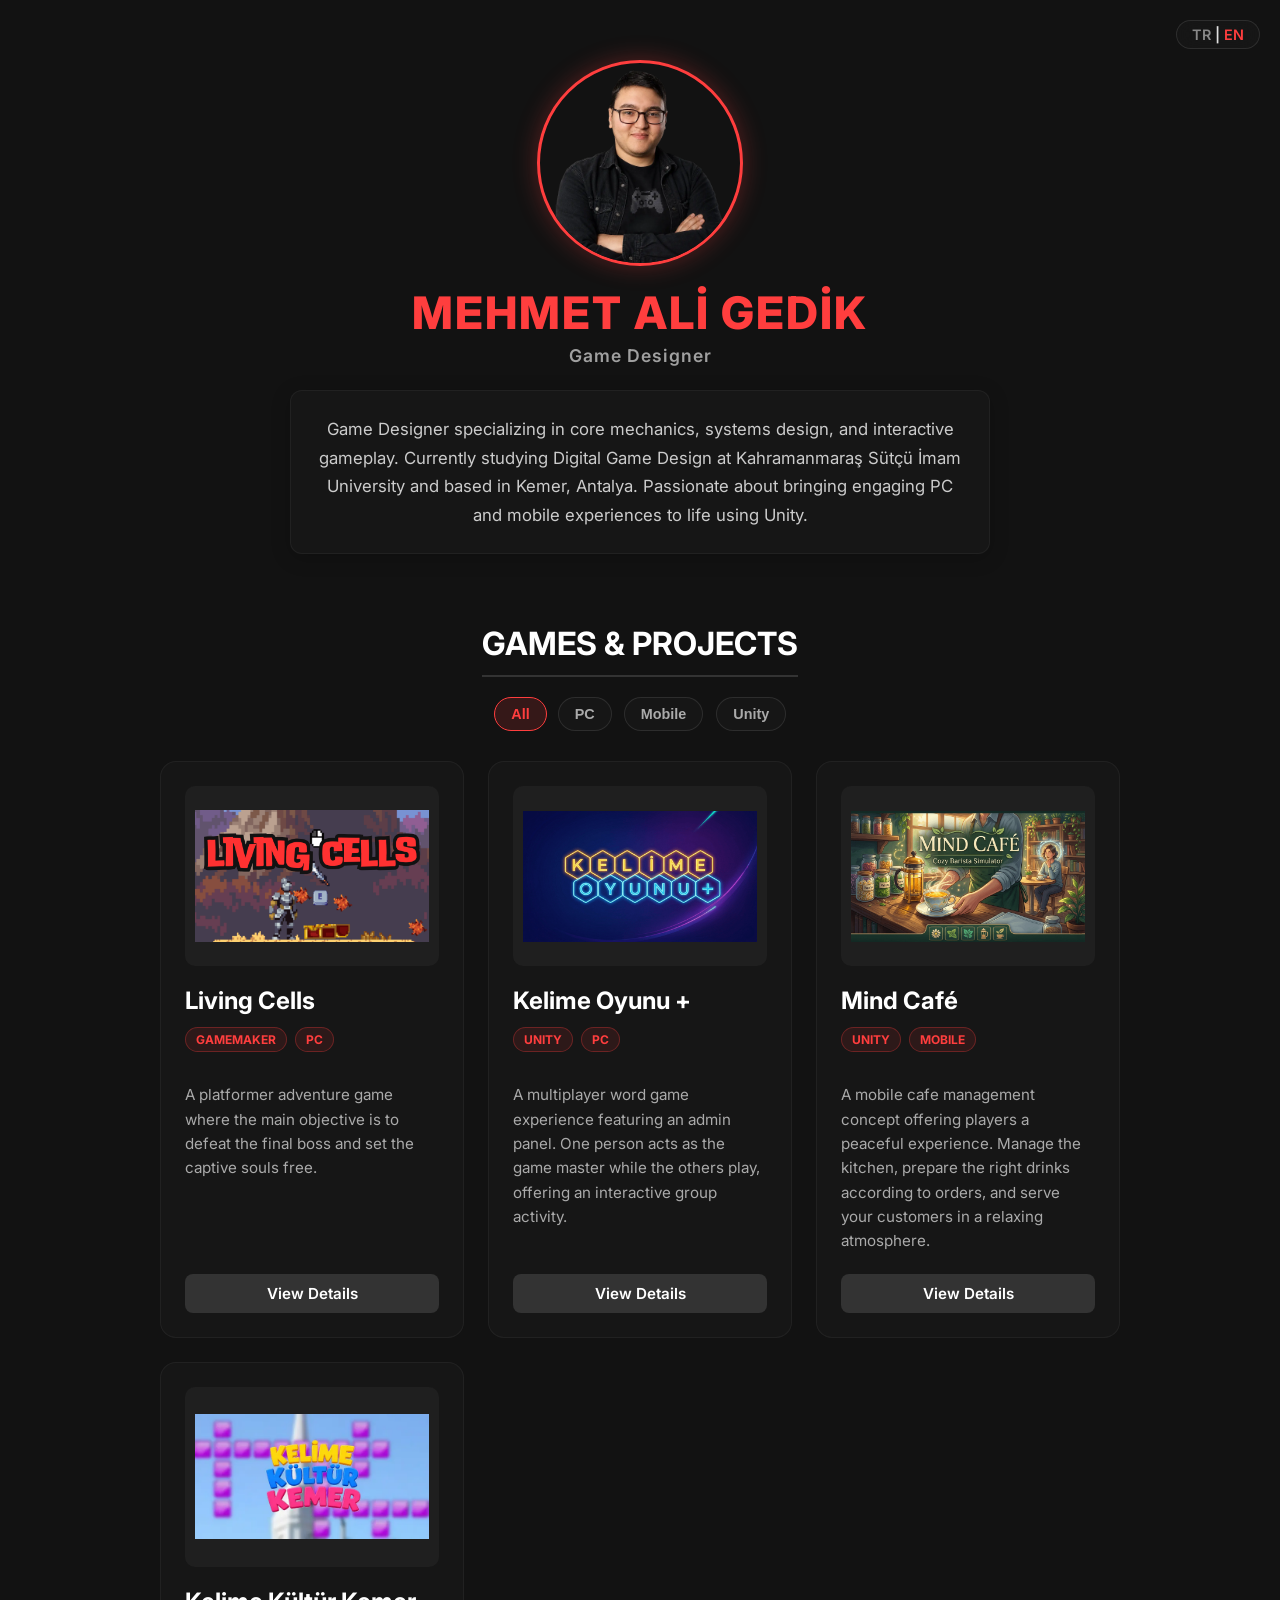
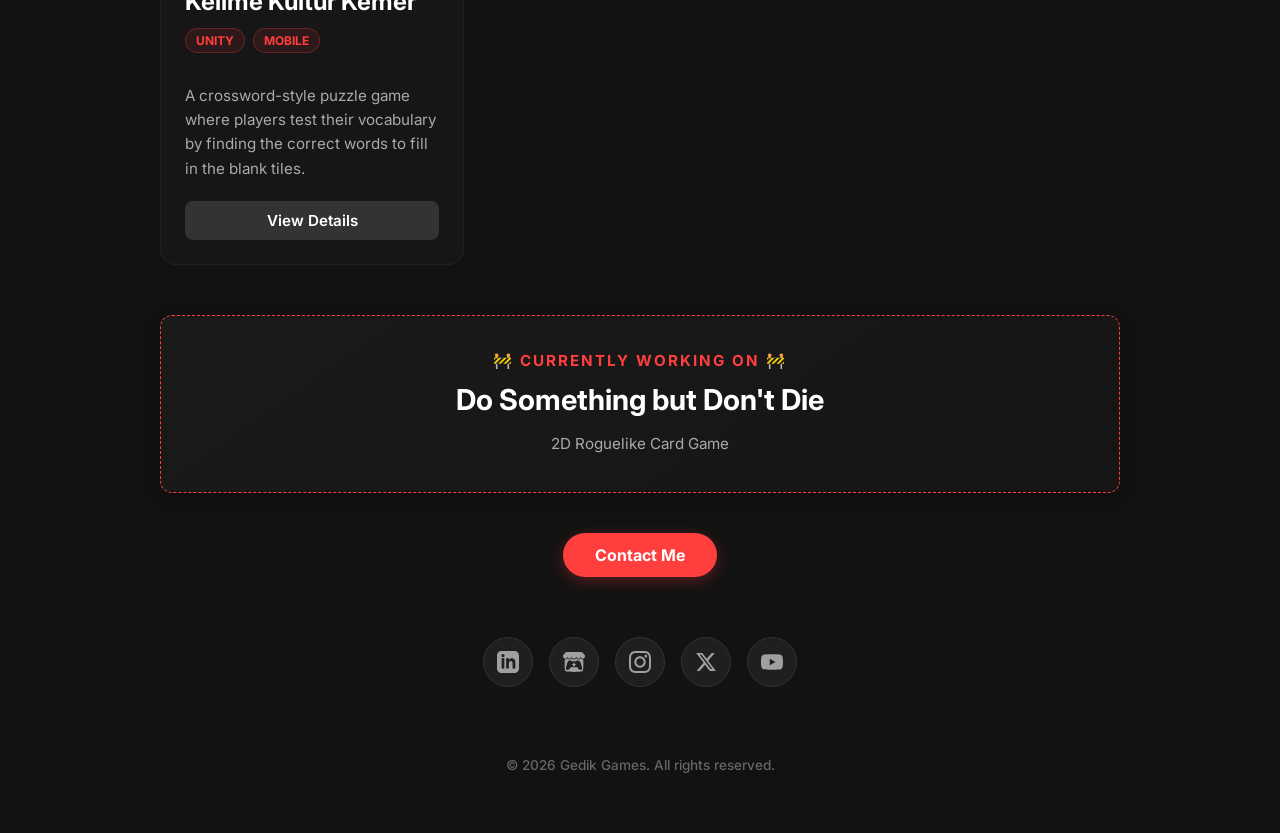
==== index.html @ f0d2f087 "Fix image cropping, button overflow, itch.io logo, and add game template - Updated `.project-img` CS" ====
<!DOCTYPE html>
<html lang="en">
<head>
    <meta charset="UTF-8">
    <meta name="viewport" content="width=device-width, initial-scale=1.0">
    <title>Mehmet Ali Gedik | Game Designer</title>
    <link rel="icon" type="image/png" href="favicon.png">
    <link rel="stylesheet" href="css/style.css">
    <link href="https://fonts.googleapis.com/css2?family=Inter:wght@400;600;700&display=swap" rel="stylesheet">
</head>
<body>

    <div class="lang-switch">
        <a href="#" id="lang-tr">TR</a> | <a href="#" id="lang-en" class="active">EN</a>
    </div>

    <!-- HOME VIEW -->
    <div id="home-view" class="view-section active">
        <div class="container">

            <!-- PROFIL FOTOĞRAFI ALANI -->
            <div class="profile-container">
                <img src="1cepete1.webp" alt="Mehmet Ali Gedik" class="profile-img">
            </div>

            <h1>MEHMET ALİ GEDİK</h1>
            <div class="subtitle" data-i18n="subtitle">Game Designer</div>

            <!-- KİŞİSEL BİLGİLER / HAKKINDA -->
            <div class="bio-card">
                <p class="bio-text" data-i18n="bioText">
                    Game Designer specializing in core mechanics, systems design, and interactive gameplay. Currently studying Digital Game Design at Kahramanmaraş Sütçü İmam University and based in Kemer, Antalya. Passionate about bringing engaging PC and mobile experiences to life using Unity.
                </p>
            </div>

            <h2 class="section-title" data-i18n="gamesTitle">GAMES & PROJECTS</h2>

            <!-- FILTER BAR -->
            <div class="filter-bar">
                <button class="filter-btn active" data-filter="all" data-i18n="filterAll">All</button>
                <button class="filter-btn" data-filter="PC" data-i18n="filterPC">PC</button>
                <button class="filter-btn" data-filter="Mobile" data-i18n="filterMobile">Mobile</button>
                <button class="filter-btn" data-filter="Unity" data-i18n="filterUnity">Unity</button>
            </div>

            <!-- DYNAMIC PROJECTS GRID -->
            <div id="projects-container" class="projects-grid">
                <!-- Project cards will be injected here via JS -->
            </div>

            <!-- CURRENTLY WORKING ON -->
            <div class="wip-card">
                <div class="wip-label" data-i18n="wipLabel">🚧 Currently Working On 🚧</div>
                <h3 class="wip-title">Do Something but Don't Die</h3>
                <p class="project-desc" style="margin-bottom:0;" data-i18n="wipDesc">2D Roguelike Card Game</p>
            </div>

            <!-- İLETİŞİM BUTONU -->
            <div id="contactBtn" class="btn" onclick="revealEmail()" data-i18n="contactBtn">Contact Me</div>

            <div class="social-links">

                <a href="https://www.linkedin.com/in/mehmet-ali-gedik-4412b135b/" target="_blank" class="social-btn" title="LinkedIn">
                    <svg viewBox="0 0 24 24"><path d="M19 0h-14c-2.761 0-5 2.239-5 5v14c0 2.761 2.239 5 5 5h14c2.762 0 5-2.239 5-5v-14c0-2.761-2.238-5-5-5zm-11 19h-3v-11h3v11zm-1.5-12.268c-.966 0-1.75-.79-1.75-1.764s.784-1.764 1.75-1.764 1.75.79 1.75 1.764-.783 1.764-1.75 1.764zm13.5 12.268h-3v-5.604c0-3.368-4-3.113-4 0v5.604h-3v-11h3v1.765c1.396-2.586 7-2.777 7 2.476v6.759z"/></svg>
                </a>

                <a href="https://gedikmemoli.itch.io" target="_blank" class="social-btn" title="Itch.io">
                    <svg viewBox="0 0 24 24" xmlns="http://www.w3.org/2000/svg"><title>Itch.io</title><path d="M3.13 1.338C2.08 1.96.02 4.328 0 4.95v1.03c0 1.303 1.22 2.45 2.325 2.45 1.33 0 2.436-1.102 2.436-2.41 0 1.308 1.07 2.41 2.4 2.41 1.328 0 2.362-1.102 2.362-2.41 0 1.308 1.137 2.41 2.466 2.41h.024c1.33 0 2.466-1.102 2.466-2.41 0 1.308 1.034 2.41 2.363 2.41 1.33 0 2.4-1.102 2.4-2.41 0 1.308 1.106 2.41 2.435 2.41C22.78 8.43 24 7.282 24 5.98V4.95c-.02-.62-2.082-2.99-3.13-3.612-3.253-.114-5.508-.134-8.87-.133-3.362 0-7.945.053-8.87.133zm6.376 6.477a2.74 2.74 0 0 1-.468.602c-.5.49-1.19.795-1.947.795a2.786 2.786 0 0 1-1.95-.795c-.182-.178-.32-.37-.446-.59-.127.222-.303.412-.486.59a2.788 2.788 0 0 1-1.95.795c-.092 0-.187-.025-.264-.052-.107 1.113-.152 2.176-.168 2.95v.005l-.006 1.167c.02 2.334-.23 7.564 1.03 8.85 1.952.454 5.545.662 9.15.663 3.605 0 7.198-.21 9.15-.664 1.26-1.284 1.01-6.514 1.03-8.848l-.006-1.167v-.004c-.016-.775-.06-1.838-.168-2.95-.077.026-.172.052-.263.052a2.788 2.788 0 0 1-1.95-.795c-.184-.178-.36-.368-.486-.59-.127.22-.265.412-.447.59a2.786 2.786 0 0 1-1.95.794c-.76 0-1.446-.303-1.948-.793a2.74 2.74 0 0 1-.468-.602 2.738 2.738 0 0 1-.463.602 2.787 2.787 0 0 1-1.95.794h-.16a2.787 2.787 0 0 1-1.95-.793 2.738 2.738 0 0 1-.464-.602zm-2.004 2.59v.002c.795.002 1.5 0 2.373.953.687-.072 1.406-.108 2.125-.107.72 0 1.438.035 2.125.107.873-.953 1.578-.95 2.372-.953.376 0 1.876 0 2.92 2.934l1.123 4.028c.832 2.995-.266 3.068-1.636 3.07-2.03-.075-3.156-1.55-3.156-3.025-1.124.184-2.436.276-3.748.277-1.312 0-2.624-.093-3.748-.277 0 1.475-1.125 2.95-3.156 3.026-1.37-.004-2.468-.077-1.636-3.072l1.122-4.027c1.045-2.934 2.545-2.934 2.92-2.934zM12 12.714c-.002.002-2.14 1.964-2.523 2.662l1.4-.056v1.22c0 .056.56.033 1.123.007.562.026 1.124.05 1.124-.008v-1.22l1.4.055C14.138 14.677 12 12.713 12 12.713z"/></svg>
                </a>

                <a href="https://www.instagram.com/gedikmemoli" target="_blank" class="social-btn" title="Instagram">
                    <svg viewBox="0 0 24 24"><path d="M12 2.163c3.204 0 3.584.012 4.85.07 3.252.148 4.771 1.691 4.919 4.919.058 1.265.069 1.645.069 4.849 0 3.205-.012 3.584-.069 4.849-.149 3.225-1.664 4.771-4.919 4.919-1.266.058-1.644.07-4.85.07-3.204 0-3.584-.012-4.849-.07-3.26-.149-4.771-1.699-4.919-4.92-.058-1.265-.07-1.644-.07-4.849 0-3.204.013-3.583.07-4.849.149-3.227 1.664-4.771 4.919-4.919 1.266-.057 1.645-.069 4.849-.069zm0-2.163c-3.259 0-3.667.014-4.947.072-4.358.2-6.78 2.618-6.98 6.98-.059 1.281-.073 1.689-.073 4.948 0 3.259.014 3.668.072 4.948.2 4.358 2.618 6.78 6.98 6.98 1.281.058 1.689.072 4.948.072 3.259 0 3.668-.014 4.948-.072 4.354-.2 6.782-2.618 6.979-6.98.059-1.28.073-1.689.073-4.948 0-3.259-.014-3.667-.072-4.947-.196-4.354-2.617-6.78-6.979-6.98-1.281-.059-1.69-.073-4.949-.073zm0 5.838c-3.403 0-6.162 2.759-6.162 6.162s2.759 6.163 6.162 6.163 6.162-2.759 6.162-6.163c0-3.403-2.759-6.162-6.162-6.162zm0 10.162c-2.209 0-4-1.79-4-4 0-2.209 1.791-4 4-4s4 1.791 4 4c0 2.21-1.791 4-4 4zm6.406-11.845c-.796 0-1.441.645-1.441 1.44s.645 1.44 1.441 1.44c.795 0 1.439-.645 1.439-1.44s-.644-1.44-1.439-1.44z"/></svg>
                </a>

                <a href="https://x.com/gedikmemoli" target="_blank" class="social-btn" title="X (Twitter)">
                    <svg viewBox="0 0 24 24"><path d="M18.244 2.25h3.308l-7.227 8.26 8.502 11.24H16.17l-5.214-6.817L4.99 21.75H1.68l7.73-8.835L1.254 2.25H8.08l4.713 6.231zm-1.161 17.52h1.833L7.084 4.126H5.117z"/></svg>
                </a>

                <a href="https://www.youtube.com/@gedikmemoli" target="_blank" class="social-btn" title="YouTube">
                    <svg viewBox="0 0 24 24"><path d="M23.498 6.186a3.016 3.016 0 0 0-2.122-2.136C19.505 3.545 12 3.545 12 3.545s-7.505 0-9.377.505A3.017 3.017 0 0 0 .502 6.186C0 8.07 0 12 0 12s0 3.93.502 5.814a3.016 3.016 0 0 0 2.122 2.136c1.871.505 9.376.505 9.376.505s7.505 0 9.377-.505a3.015 3.015 0 0 0 2.122-2.136C24 15.93 24 12 24 12s0-3.93-.502-5.814zM9.545 15.568V8.432L15.818 12l-6.273 3.568z"/></svg>
                </a>

            </div>

            <div class="footer" data-i18n="footerText">
                &copy; 2026 Gedik Games. All rights reserved.
            </div>
        </div>
    </div>

    <!-- PROJECT DETAIL VIEW -->
    <div id="project-view" class="view-section">
        <div class="container project-detail-container">
            <button id="backBtn" class="back-btn"><span class="arrow">←</span> <span data-i18n="backBtnText">Back to Portfolio</span></button>

            <div class="detail-layout">
                <!-- Left Column: Gallery & Breakdown -->
                <div class="detail-left">
                    <h2 id="pd-title" class="pd-title">Project Title</h2>

                    <!-- Media Gallery -->
                    <div class="media-gallery">
                        <div class="main-stage" id="main-stage">
                            <!-- Injected main media -->
                        </div>
                        <div class="thumbnail-strip" id="thumbnail-strip">
                            <!-- Injected thumbnails -->
                        </div>
                    </div>

                    <!-- Design Breakdown (Bento Grid) -->
                    <h3 class="breakdown-title" data-i18n="breakdownTitle">Game Design Breakdown</h3>
                    <div class="bento-grid" id="bento-grid">
                        <!-- Injected breakdown cards -->
                    </div>
                </div>

                <!-- Right Column: Sticky Info Card -->
                <div class="detail-right">
                    <div class="info-card">
                        <h3 class="info-title" data-i18n="gameInfoTitle">Game Info</h3>
                        <p id="pd-overview" class="info-overview">Overview text here...</p>

                        <div class="info-list">
                            <div class="info-item">
                                <span class="info-label" data-i18n="roleLabel">Role:</span>
                                <span id="pd-role" class="info-value">Game Designer</span>
                            </div>
                            <div class="info-item">
                                <span class="info-label" data-i18n="engineLabel">Engine:</span>
                                <span id="pd-engine" class="info-value">Unity</span>
                            </div>
                            <div class="info-item">
                                <span class="info-label" data-i18n="platformLabel">Platform:</span>
                                <span id="pd-platform" class="info-value">Mobile</span>
                            </div>
                            <div class="info-item">
                                <span class="info-label" data-i18n="genreLabel">Genre:</span>
                                <span id="pd-genre" class="info-value">Puzzle</span>
                            </div>
                        </div>

                        <a id="pd-external-link" href="#" class="btn cta-btn" target="_blank" data-i18n="playGameBtn">Play Game / View External</a>
                    </div>
                </div>
            </div>
        </div>
    </div>

    <!-- LIGHTBOX MODAL -->
    <div id="lightbox" class="lightbox">
        <span class="lightbox-close">&times;</span>
        <img class="lightbox-content" id="lightbox-img">
    </div>

    <script src="js/app.js"></script>
</body>
</html>
---- css/style.css ----
body {
    background-color: #121212;
    color: #e0e0e0;
    font-family: 'Inter', -apple-system, BlinkMacSystemFont, "Segoe UI", Roboto, Helvetica, Arial, sans-serif;
    margin: 0;
    padding: 40px 0;
    display: flex;
    flex-direction: column;
    align-items: center;
    text-align: center;
    position: relative;
    -webkit-font-smoothing: antialiased;
    overflow-x: hidden;
}

.container {
    max-width: 1000px; /* Widened slightly for the detail view */
    padding: 20px;
    width: 100%;
    box-sizing: border-box;
}

/* --- VIEW SECTIONS (SPA Routing) --- */
.view-section {
    display: none;
}
.view-section.active {
    display: block;
    animation: fadeSlideIn 0.5s cubic-bezier(0.25, 0.8, 0.25, 1) forwards;
}

@keyframes fadeSlideIn {
    0% {
        opacity: 0;
        transform: translateY(20px);
    }
    100% {
        opacity: 1;
        transform: translateY(0);
    }
}

/* --- LANGUAGE SWITCH --- */
.lang-switch {
    position: absolute;
    top: 20px;
    right: 20px;
    background: rgba(26, 26, 26, 0.6);
    backdrop-filter: blur(12px);
    border: 1px solid rgba(255, 255, 255, 0.1);
    border-radius: 20px;
    padding: 5px 15px;
    font-size: 0.9rem;
    font-weight: 600;
    z-index: 100;
}

.lang-switch a {
    color: #888;
    text-decoration: none;
    transition: color 0.3s;
}

.lang-switch a.active {
    color: #ff3e3e;
}

.lang-switch a:hover {
    color: #fff;
}

/* --- PROFILE PICTURE --- */
.profile-container {
    width: 200px;
    height: 200px;
    margin: 0 auto 20px auto;
    border-radius: 50%;
    border: 3px solid #ff3e3e;
    box-shadow: 0 0 25px rgba(255, 62, 62, 0.3);
    overflow: hidden;
    transition: transform 0.4s ease, box-shadow 0.4s ease;
}

.profile-img {
    width: 100%;
    height: 100%;
    object-fit: cover;
    transition: transform 0.4s ease;
}

.profile-container:hover {
    transform: translateY(-5px);
    box-shadow: 0 10px 30px rgba(255, 62, 62, 0.5);
}

.profile-container:hover .profile-img {
    transform: scale(1.05);
}

h1 {
    font-size: 2.8rem;
    margin-bottom: 5px;
    color: #ff3e3e;
    text-transform: uppercase;
    letter-spacing: 2px;
    margin-top: 10px;
    font-weight: 800;
}

.subtitle {
    font-size: 1.1rem;
    color: #a0a0a0;
    margin-bottom: 24px;
    font-weight: 600;
    letter-spacing: 1px;
}

/* --- BIO CARD --- */
.bio-card {
    background: rgba(26, 26, 26, 0.6);
    backdrop-filter: blur(12px);
    border: 1px solid rgba(255, 255, 255, 0.05);
    border-radius: 12px;
    padding: 24px;
    margin: 0 auto 40px auto;
    max-width: 650px;
    text-align: center;
    box-shadow: 0 4px 20px rgba(0,0,0,0.2);
}

.bio-text {
    font-size: 1.05rem;
    color: #cccccc;
    line-height: 1.7;
    margin: 0;
}

/* --- BUTTONS --- */
.btn {
    display: inline-flex;
    align-items: center;
    justify-content: center;
    margin-top: 40px;
    padding: 12px 32px;
    background-color: #ff3e3e;
    color: white;
    font-weight: 700;
    border-radius: 30px;
    cursor: pointer;
    transition: all 0.3s cubic-bezier(0.25, 0.8, 0.25, 1);
    white-space: nowrap;
    overflow: hidden;
    box-shadow: 0 4px 15px rgba(255, 62, 62, 0.3);
}

.btn:hover {
    transform: translateY(-3px);
    background-color: #e62e2e;
    box-shadow: 0 6px 20px rgba(255, 62, 62, 0.4);
}

.btn.expanded {
    background-color: #1f1f1f;
    border: 1px solid #ff3e3e;
    padding: 0;
    box-shadow: none;
}

.btn.expanded a {
    display: block;
    padding: 12px 40px;
    color: #ff3e3e;
    text-decoration: none;
    cursor: pointer;
}

.btn.expanded a:hover {
    color: #fff;
}

/* --- GAMES & PROJECTS FILTER BAR --- */
.section-title {
    margin-top: 30px;
    margin-bottom: 20px;
    font-size: 2rem;
    color: #fff;
    border-bottom: 2px solid #333;
    padding-bottom: 12px;
    display: inline-block;
    font-weight: 700;
}

.filter-bar {
    display: flex;
    justify-content: center;
    gap: 12px;
    margin-bottom: 30px;
    flex-wrap: wrap;
}

.filter-btn {
    background: rgba(26, 26, 26, 0.6);
    backdrop-filter: blur(12px);
    border: 1px solid rgba(255, 255, 255, 0.1);
    color: #aaa;
    padding: 8px 16px;
    border-radius: 20px;
    cursor: pointer;
    font-weight: 600;
    font-size: 0.9rem;
    transition: all 0.3s ease;
}

.filter-btn:hover {
    color: #fff;
    border-color: rgba(255, 62, 62, 0.5);
}

.filter-btn.active {
    background: rgba(255, 62, 62, 0.15);
    color: #ff3e3e;
    border-color: #ff3e3e;
}

.projects-grid {
    display: grid;
    grid-template-columns: repeat(auto-fit, minmax(300px, 1fr));
    gap: 24px;
    margin-top: 10px;
}

/* Project Card Glassmorphism */
.project-card {
    background: rgba(26, 26, 26, 0.6);
    backdrop-filter: blur(12px);
    border: 1px solid rgba(255, 255, 255, 0.05);
    border-radius: 16px;
    padding: 24px;
    text-align: left;
    transition: transform 0.4s ease, border-color 0.4s ease, box-shadow 0.4s ease;
    display: flex;
    flex-direction: column;
    overflow: hidden;
}

.project-card:hover {
    transform: translateY(-8px);
    border-color: rgba(255, 62, 62, 0.5);
    box-shadow: 0 10px 30px rgba(0, 0, 0, 0.5), 0 0 15px rgba(255, 62, 62, 0.1);
}

.project-img {
    width: 100%;
    height: 180px;
    background-color: #1f1f1f;
    border-radius: 10px;
    margin-bottom: 20px;
    object-fit: contain;
    padding: 10px;
    box-sizing: border-box;
    display: flex;
    align-items: center;
    justify-content: center;
    color: #555;
    transition: transform 0.4s ease;
}

.project-card:hover .project-img {
    transform: scale(1.03);
}

.project-title {
    font-size: 1.5rem;
    color: #fff;
    margin: 0 0 12px 0;
    font-weight: 700;
}

.project-tags {
    display: flex;
    gap: 8px;
    margin-bottom: 16px;
    flex-wrap: wrap;
}

.tag {
    background-color: rgba(255, 62, 62, 0.1);
    color: #ff3e3e;
    padding: 4px 10px;
    border-radius: 20px;
    font-size: 0.75rem;
    font-weight: 700;
    text-transform: uppercase;
    border: 1px solid rgba(255, 62, 62, 0.3);
    transition: box-shadow 0.3s ease;
}

.project-card:hover .tag {
    box-shadow: 0 0 10px rgba(255, 62, 62, 0.3);
}

.project-desc {
    font-size: 0.95rem;
    color: #aaa;
    margin-bottom: 20px;
    line-height: 1.6;
    flex-grow: 1;
}

.play-btn {
    display: inline-block;
    padding: 10px 20px;
    background-color: #333;
    color: white;
    text-decoration: none;
    border-radius: 8px;
    font-size: 0.95rem;
    font-weight: 600;
    transition: background 0.3s, transform 0.2s;
    text-align: center;
}

.play-btn:hover {
    background-color: #ff3e3e;
    transform: translateY(-2px);
}

/* --- PROJECT DETAIL VIEW --- */
.project-detail-container {
    text-align: left;
}

.back-btn {
    background: none;
    border: none;
    color: #aaa;
    font-size: 1rem;
    font-weight: 600;
    cursor: pointer;
    margin-bottom: 30px;
    display: flex;
    align-items: center;
    gap: 8px;
    transition: color 0.3s ease, transform 0.3s ease;
}

.back-btn:hover {
    color: #ff3e3e;
    transform: translateX(-5px);
}

.detail-layout {
    display: grid;
    grid-template-columns: 2fr 1fr;
    gap: 40px;
}

.detail-left {
    display: flex;
    flex-direction: column;
}

.pd-title {
    font-size: 2.5rem;
    color: #fff;
    margin-top: 0;
    margin-bottom: 20px;
}

/* Media Gallery */
.media-gallery {
    background: rgba(26, 26, 26, 0.6);
    backdrop-filter: blur(12px);
    border: 1px solid rgba(255, 255, 255, 0.05);
    border-radius: 16px;
    padding: 16px;
    margin-bottom: 40px;
}

.main-stage {
    width: 100%;
    aspect-ratio: 16 / 9;
    background: #000;
    border-radius: 8px;
    overflow: hidden;
    margin-bottom: 16px;
    display: flex;
    justify-content: center;
    align-items: center;
}

.main-stage img {
    width: 100%;
    height: 100%;
    object-fit: cover;
    transition: transform 0.3s ease;
}

.main-stage img:hover {
    transform: scale(1.02);
}

.main-stage iframe {
    width: 100%;
    height: 100%;
}

.thumbnail-strip {
    display: flex;
    gap: 12px;
    overflow-x: auto;
    padding-bottom: 8px;
    scrollbar-width: thin;
    scrollbar-color: #ff3e3e #1a1a1a;
}

.thumbnail-strip::-webkit-scrollbar {
    height: 6px;
}
.thumbnail-strip::-webkit-scrollbar-thumb {
    background: #ff3e3e;
    border-radius: 10px;
}
.thumbnail-strip::-webkit-scrollbar-track {
    background: #1a1a1a;
}

.thumbnail {
    width: 120px;
    height: 68px;
    flex-shrink: 0;
    border-radius: 6px;
    overflow: hidden;
    cursor: pointer;
    border: 2px solid transparent;
    transition: border-color 0.3s ease, transform 0.2s ease;
    display: flex;
    align-items: center;
    justify-content: center;
}

.thumbnail:hover {
    border-color: #ff3e3e;
    transform: translateY(-2px);
}

.thumbnail img {
    width: 100%;
    height: 100%;
    object-fit: cover;
}

.video-thumb-icon {
    font-size: 24px;
    color: white;
}

/* Bento Grid */
.breakdown-title {
    font-size: 1.5rem;
    color: #ff3e3e;
    margin-bottom: 20px;
    border-bottom: 1px solid #333;
    padding-bottom: 10px;
}

.bento-grid {
    display: grid;
    grid-template-columns: repeat(auto-fit, minmax(200px, 1fr));
    gap: 16px;
}

.bento-card {
    background: rgba(26, 26, 26, 0.4);
    backdrop-filter: blur(12px);
    border: 1px solid rgba(255, 255, 255, 0.05);
    border-radius: 12px;
    padding: 20px;
    transition: transform 0.3s ease;
}

.bento-card:hover {
    transform: translateY(-5px);
    border-color: rgba(255, 62, 62, 0.3);
}

.bento-icon {
    font-size: 2rem;
    margin-bottom: 12px;
}

.bento-title {
    color: #fff;
    font-size: 1.1rem;
    margin: 0 0 8px 0;
}

.bento-desc {
    color: #aaa;
    font-size: 0.9rem;
    line-height: 1.5;
    margin: 0;
}

/* Right Column Info Card */
.info-card {
    background: rgba(26, 26, 26, 0.6);
    backdrop-filter: blur(12px);
    border: 1px solid rgba(255, 255, 255, 0.05);
    border-radius: 16px;
    padding: 30px;
    position: sticky;
    top: 20px;
}

.info-title {
    font-size: 1.3rem;
    color: #fff;
    margin-top: 0;
    margin-bottom: 16px;
}

.info-overview {
    color: #ccc;
    font-size: 0.95rem;
    line-height: 1.6;
    margin-bottom: 24px;
}

.info-list {
    display: flex;
    flex-direction: column;
    gap: 12px;
    margin-bottom: 30px;
}

.info-item {
    display: flex;
    justify-content: space-between;
    border-bottom: 1px solid rgba(255,255,255,0.1);
    padding-bottom: 8px;
}

.info-label {
    color: #888;
    font-weight: 600;
}

.info-value {
    color: #fff;
    font-weight: 600;
    text-align: right;
}

.cta-btn {
    width: 100%;
    margin-top: 0;
    display: flex;
    box-sizing: border-box;
}

/* --- LIGHTBOX MODAL --- */
.lightbox {
    display: none;
    position: fixed;
    top: 0; left: 0; width: 100%; height: 100%;
    background: rgba(0,0,0,0.9);
    z-index: 1000;
    align-items: center;
    justify-content: center;
    opacity: 0;
    transition: opacity 0.3s ease;
}

.lightbox.active {
    display: flex;
    opacity: 1;
}

.lightbox-content {
    max-width: 90%;
    max-height: 90%;
    border-radius: 8px;
    box-shadow: 0 0 30px rgba(0,0,0,0.8);
}

.lightbox-close {
    position: absolute;
    top: 30px;
    right: 40px;
    color: white;
    font-size: 40px;
    font-weight: bold;
    cursor: pointer;
    transition: color 0.3s ease;
}

.lightbox-close:hover {
    color: #ff3e3e;
}


/* --- WIP CARD --- */
.wip-card {
    background: linear-gradient(145deg, #1a1a1a, #151515);
    border: 1px dashed #ff3e3e;
    border-radius: 12px;
    padding: 35px;
    margin-top: 50px;
    text-align: center;
    box-shadow: 0 4px 20px rgba(0,0,0,0.3);
}

.wip-label {
    color: #ff3e3e;
    font-size: 0.95rem;
    font-weight: 700;
    text-transform: uppercase;
    letter-spacing: 2px;
    margin-bottom: 12px;
}

.wip-title {
    font-size: 1.8rem;
    color: #fff;
    margin: 0 0 10px 0;
    font-weight: 700;
}

/* --- SOCIAL LINKS --- */
.social-links {
    margin-top: 60px;
    display: flex;
    justify-content: center;
    gap: 16px;
    flex-wrap: wrap;
}

.social-btn {
    display: flex;
    align-items: center;
    justify-content: center;
    width: 48px;
    height: 48px;
    background-color: #1f1f1f;
    border: 1px solid #333;
    border-radius: 50%;
    color: #a0a0a0;
    transition: all 0.3s ease;
}

.social-btn svg {
    width: 22px;
    height: 22px;
    fill: currentColor;
}

.social-btn:hover {
    background-color: #ff3e3e;
    color: white;
    border-color: #ff3e3e;
    transform: translateY(-5px);
    box-shadow: 0 6px 15px rgba(255, 62, 62, 0.4);
}

.footer {
    margin-top: 70px;
    font-size: 0.85rem;
    color: #666;
    font-weight: 500;
}

/* Responsive adjustments */
@media (max-width: 768px) {
    body {
        padding: 20px 0;
    }
    .lang-switch {
        position: relative;
        top: 0;
        right: 0;
        margin-bottom: 20px;
        display: inline-block;
    }
    h1 {
        font-size: 2rem;
        padding: 0 10px;
    }
    .subtitle {
        font-size: 1rem;
    }
    .projects-grid {
        grid-template-columns: 1fr;
    }
    .project-card {
        padding: 20px;
    }
    .bio-card {
        padding: 20px;
        margin-bottom: 30px;
    }
    .wip-card {
        padding: 20px;
    }
    .wip-title {
        font-size: 1.4rem;
    }
    .btn.expanded a {
        padding: 12px 20px;
    }

    /* Detail View adjustments */
    .detail-layout {
        grid-template-columns: 1fr;
    }
    .info-card {
        position: relative;
        top: 0;
    }
    .pd-title {
        font-size: 2rem;
    }
    .main-stage {
        border-radius: 6px;
    }
}
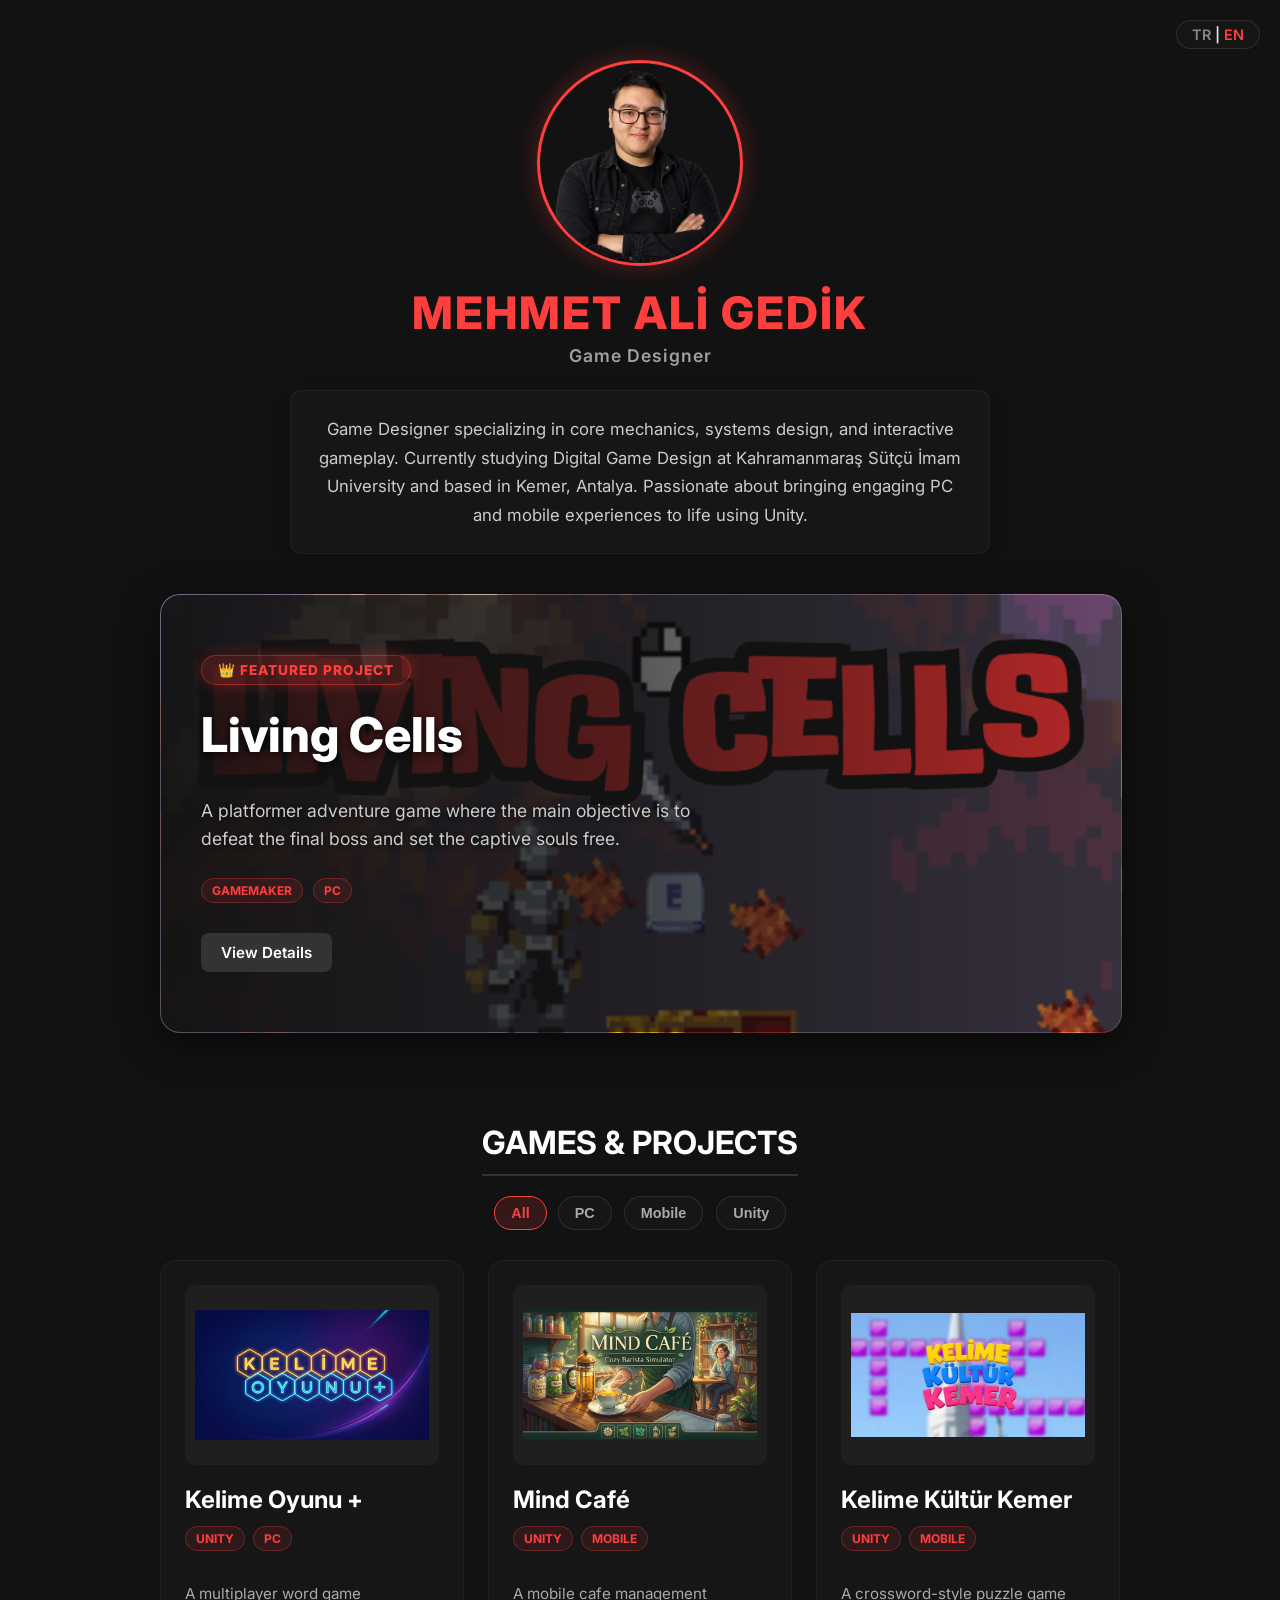
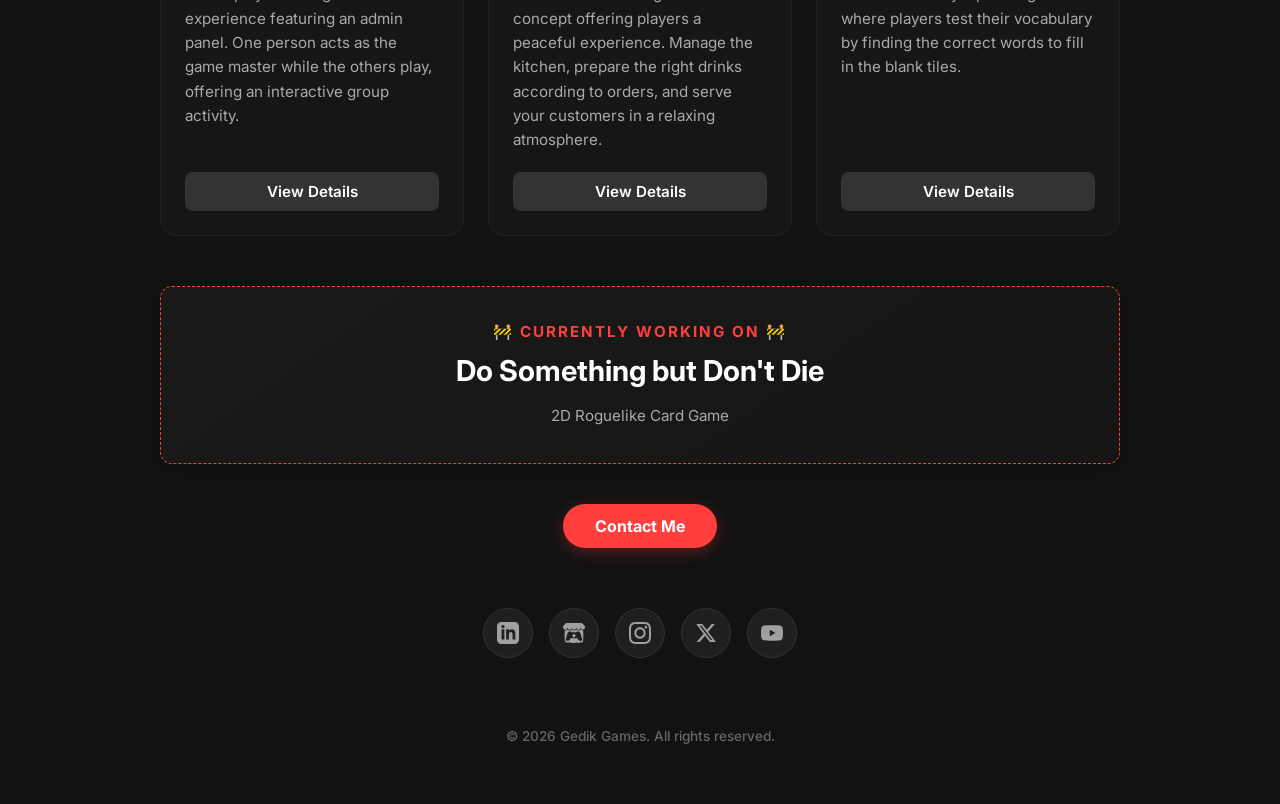
==== commit a4555502: "Add dynamic Hero Showcase for Featured Project - Added `isFeatured: true` to the Living Cells projec" ====
--- a/index.html
+++ b/index.html
@@ -32,6 +32,11 @@
                     Game Designer specializing in core mechanics, systems design, and interactive gameplay. Currently studying Digital Game Design at Kahramanmaraş Sütçü İmam University and based in Kemer, Antalya. Passionate about bringing engaging PC and mobile experiences to life using Unity.
                 </p>
             </div>
+
+        <!-- FEATURED PROJECT SHOWCASE -->
+        <div id="featured-project-container">
+            <!-- Injected via JS -->
+        </div>
 
             <h2 class="section-title" data-i18n="gamesTitle">GAMES & PROJECTS</h2>
 
--- a/css/style.css
+++ b/css/style.css
@@ -190,6 +190,83 @@
     font-weight: 700;
 }
 
+/* --- FEATURED PROJECT SHOWCASE --- */
+#featured-project-container {
+    width: 100%;
+    margin-bottom: 60px;
+}
+
+.featured-card {
+    position: relative;
+    width: 100%;
+    border-radius: 20px;
+    overflow: hidden;
+    background-size: cover;
+    background-position: center;
+    background-color: #1a1a1a;
+    box-shadow: 0 10px 40px rgba(0, 0, 0, 0.6);
+    transition: transform 0.4s ease, box-shadow 0.4s ease;
+    border: 1px solid rgba(255, 255, 255, 0.1);
+}
+
+.featured-card:hover {
+    transform: translateY(-5px);
+    box-shadow: 0 15px 50px rgba(255, 62, 62, 0.2);
+}
+
+.featured-overlay {
+    background: linear-gradient(to right, rgba(18, 18, 18, 0.95) 0%, rgba(18, 18, 18, 0.7) 50%, rgba(18, 18, 18, 0.3) 100%);
+    padding: 60px 40px;
+    display: flex;
+    flex-direction: column;
+    align-items: flex-start;
+    text-align: left;
+    height: 100%;
+    box-sizing: border-box;
+}
+
+.featured-badge {
+    background: rgba(255, 62, 62, 0.2);
+    color: #ff3e3e;
+    padding: 6px 16px;
+    border-radius: 20px;
+    font-size: 0.85rem;
+    font-weight: 800;
+    text-transform: uppercase;
+    letter-spacing: 1px;
+    border: 1px solid rgba(255, 62, 62, 0.4);
+    margin-bottom: 20px;
+    box-shadow: 0 0 15px rgba(255, 62, 62, 0.3);
+}
+
+.featured-title {
+    font-size: 3rem;
+    color: #fff;
+    margin: 0 0 15px 0;
+    font-weight: 800;
+    text-shadow: 0 2px 10px rgba(0, 0, 0, 0.8);
+}
+
+.featured-desc {
+    font-size: 1.1rem;
+    color: #ccc;
+    max-width: 60%;
+    line-height: 1.6;
+    margin-bottom: 25px;
+    text-shadow: 0 1px 5px rgba(0, 0, 0, 0.8);
+}
+
+.featured-tags {
+    display: flex;
+    gap: 10px;
+    margin-bottom: 30px;
+}
+
+.featured-btn {
+    font-size: 1.1rem;
+    padding: 12px 30px;
+}
+
 .filter-bar {
     display: flex;
     justify-content: center;
@@ -709,6 +786,24 @@
         padding: 12px 20px;
     }
 
+    /* Featured Project Mobile Adjustments */
+    .featured-overlay {
+        background: linear-gradient(to bottom, rgba(18, 18, 18, 0.8) 0%, rgba(18, 18, 18, 0.95) 100%);
+        padding: 40px 20px;
+        align-items: center;
+        text-align: center;
+    }
+    .featured-desc {
+        max-width: 100%;
+        font-size: 1rem;
+    }
+    .featured-title {
+        font-size: 2.2rem;
+    }
+    .featured-tags {
+        justify-content: center;
+    }
+
     /* Detail View adjustments */
     .detail-layout {
         grid-template-columns: 1fr;
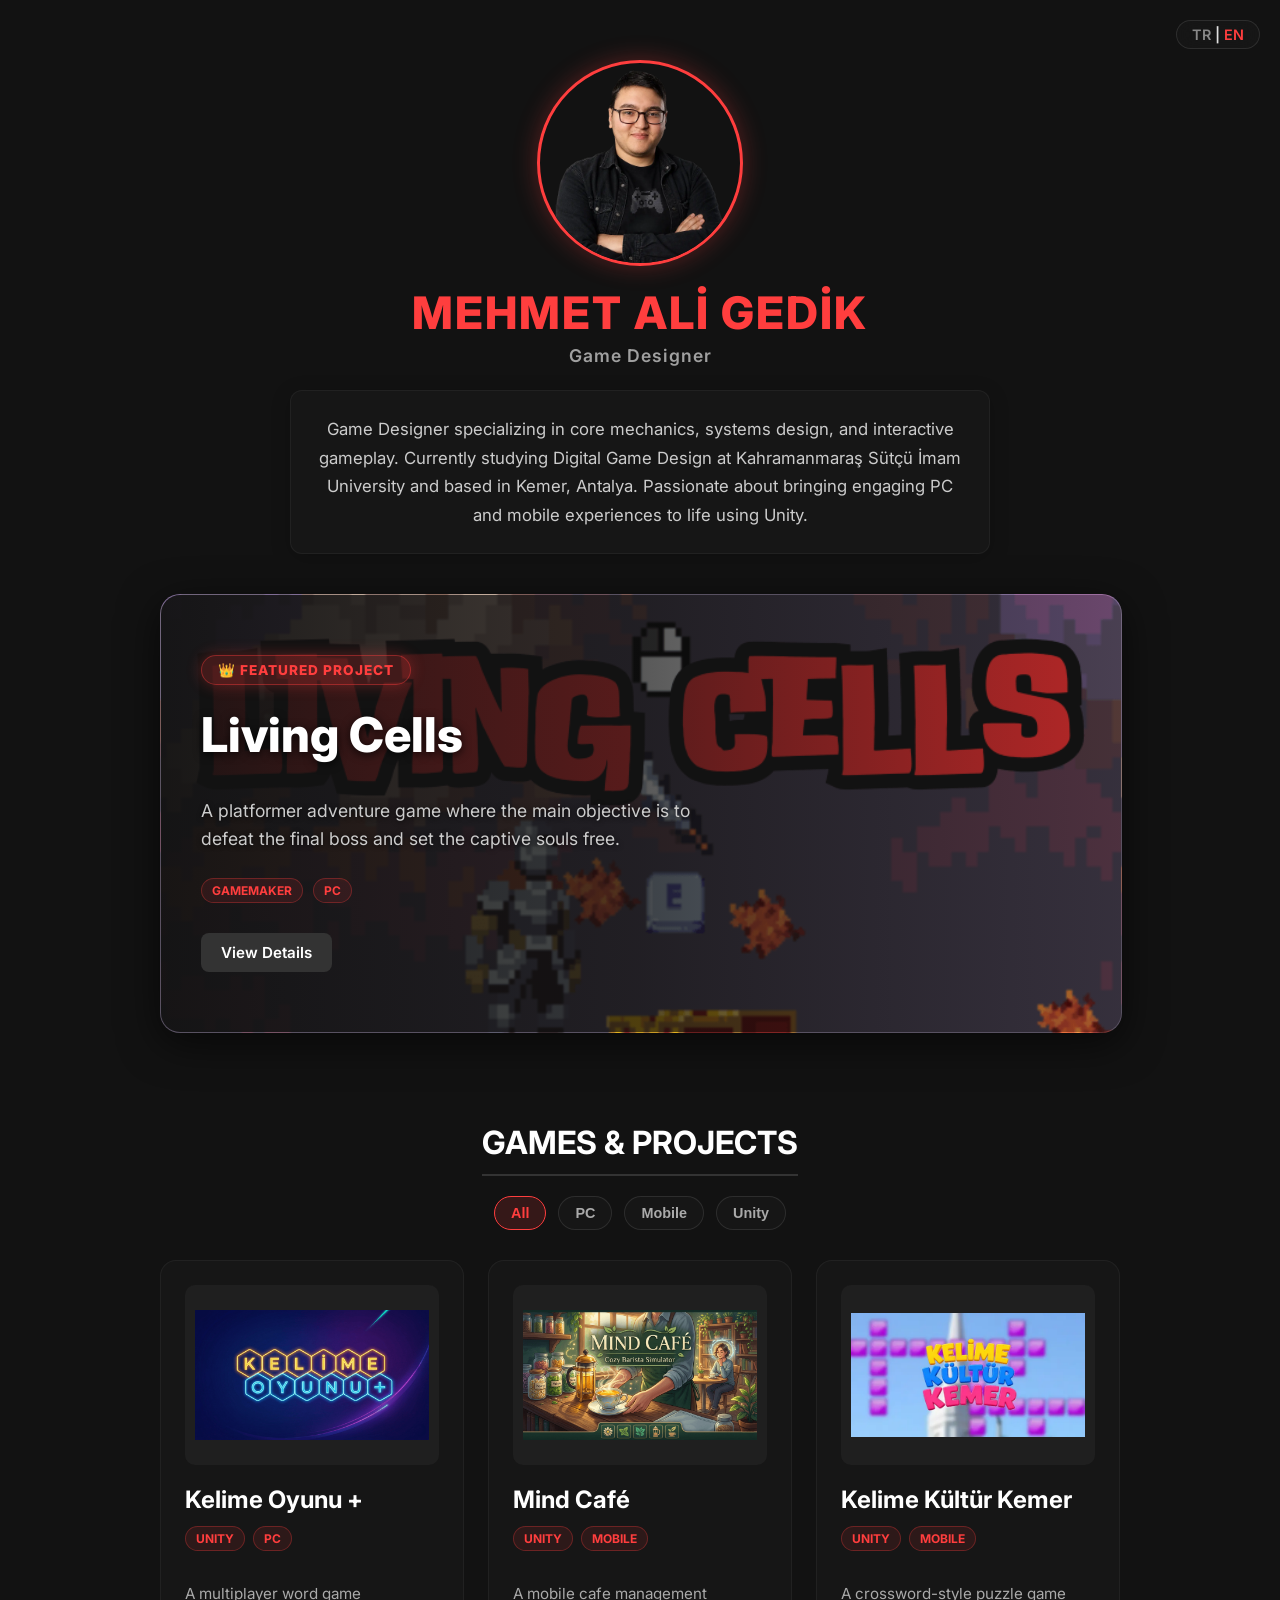
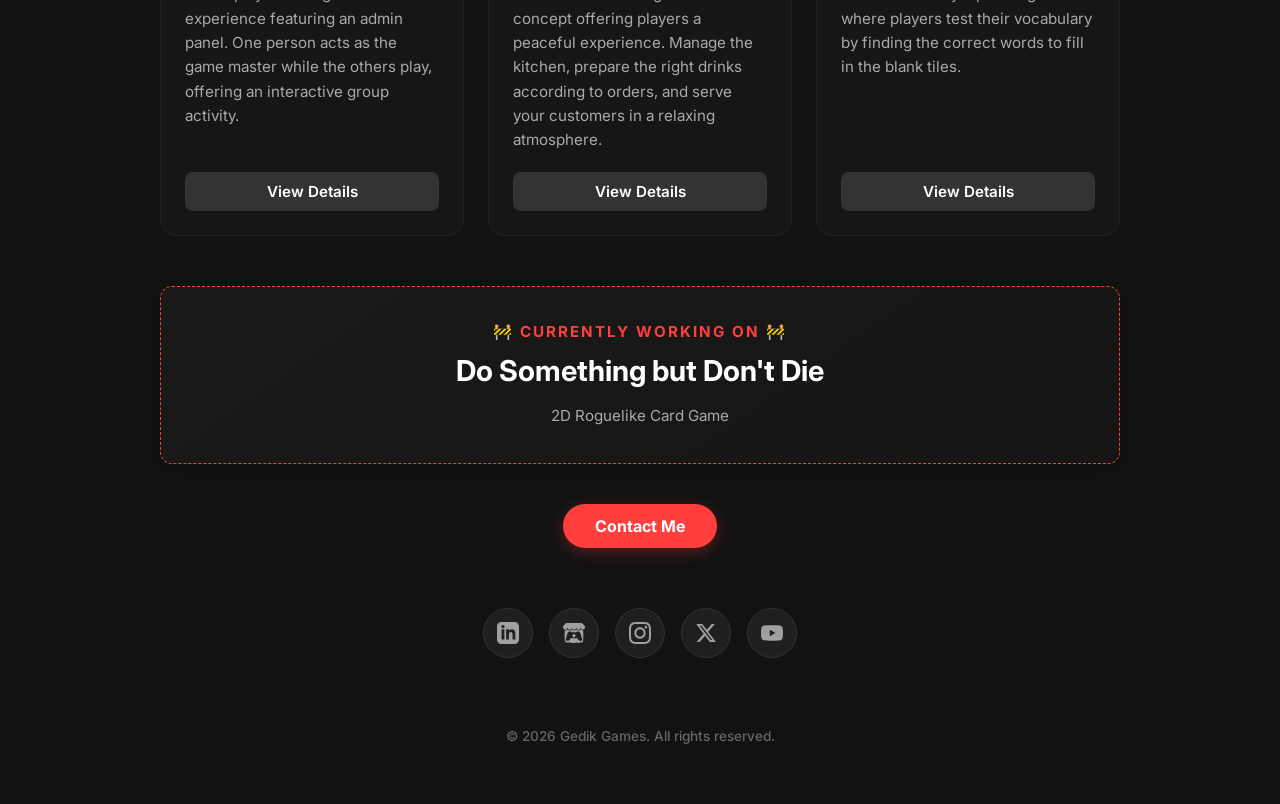
==== commit e505fd75: "Update index.html" ====
--- a/index.html
+++ b/index.html
@@ -29,7 +29,7 @@
             <!-- KİŞİSEL BİLGİLER / HAKKINDA -->
             <div class="bio-card">
                 <p class="bio-text" data-i18n="bioText">
-                    Game Designer specializing in core mechanics, systems design, and interactive gameplay. Currently studying Digital Game Design at Kahramanmaraş Sütçü İmam University and based in Kemer, Antalya. Passionate about bringing engaging PC and mobile experiences to life using Unity.
+                    Game Designer specializing in core mechanics, systems design, and interactive gameplay. Currently studying Digital Game Design at Kahramanmaraş Sütçü İmam University and based in Kemer, Antalya. Passionate about bringing engaging PC and mobile experiences to life.
                 </p>
             </div>
 
@@ -145,7 +145,7 @@
                             </div>
                         </div>
 
-                        <a id="pd-external-link" href="#" class="btn cta-btn" target="_blank" data-i18n="playGameBtn">Play Game / View External</a>
+                        <a id="pd-external-link" href="#" class="btn cta-btn" target="_blank" data-i18n="playGameBtn">Play Game</a>
                     </div>
                 </div>
             </div>
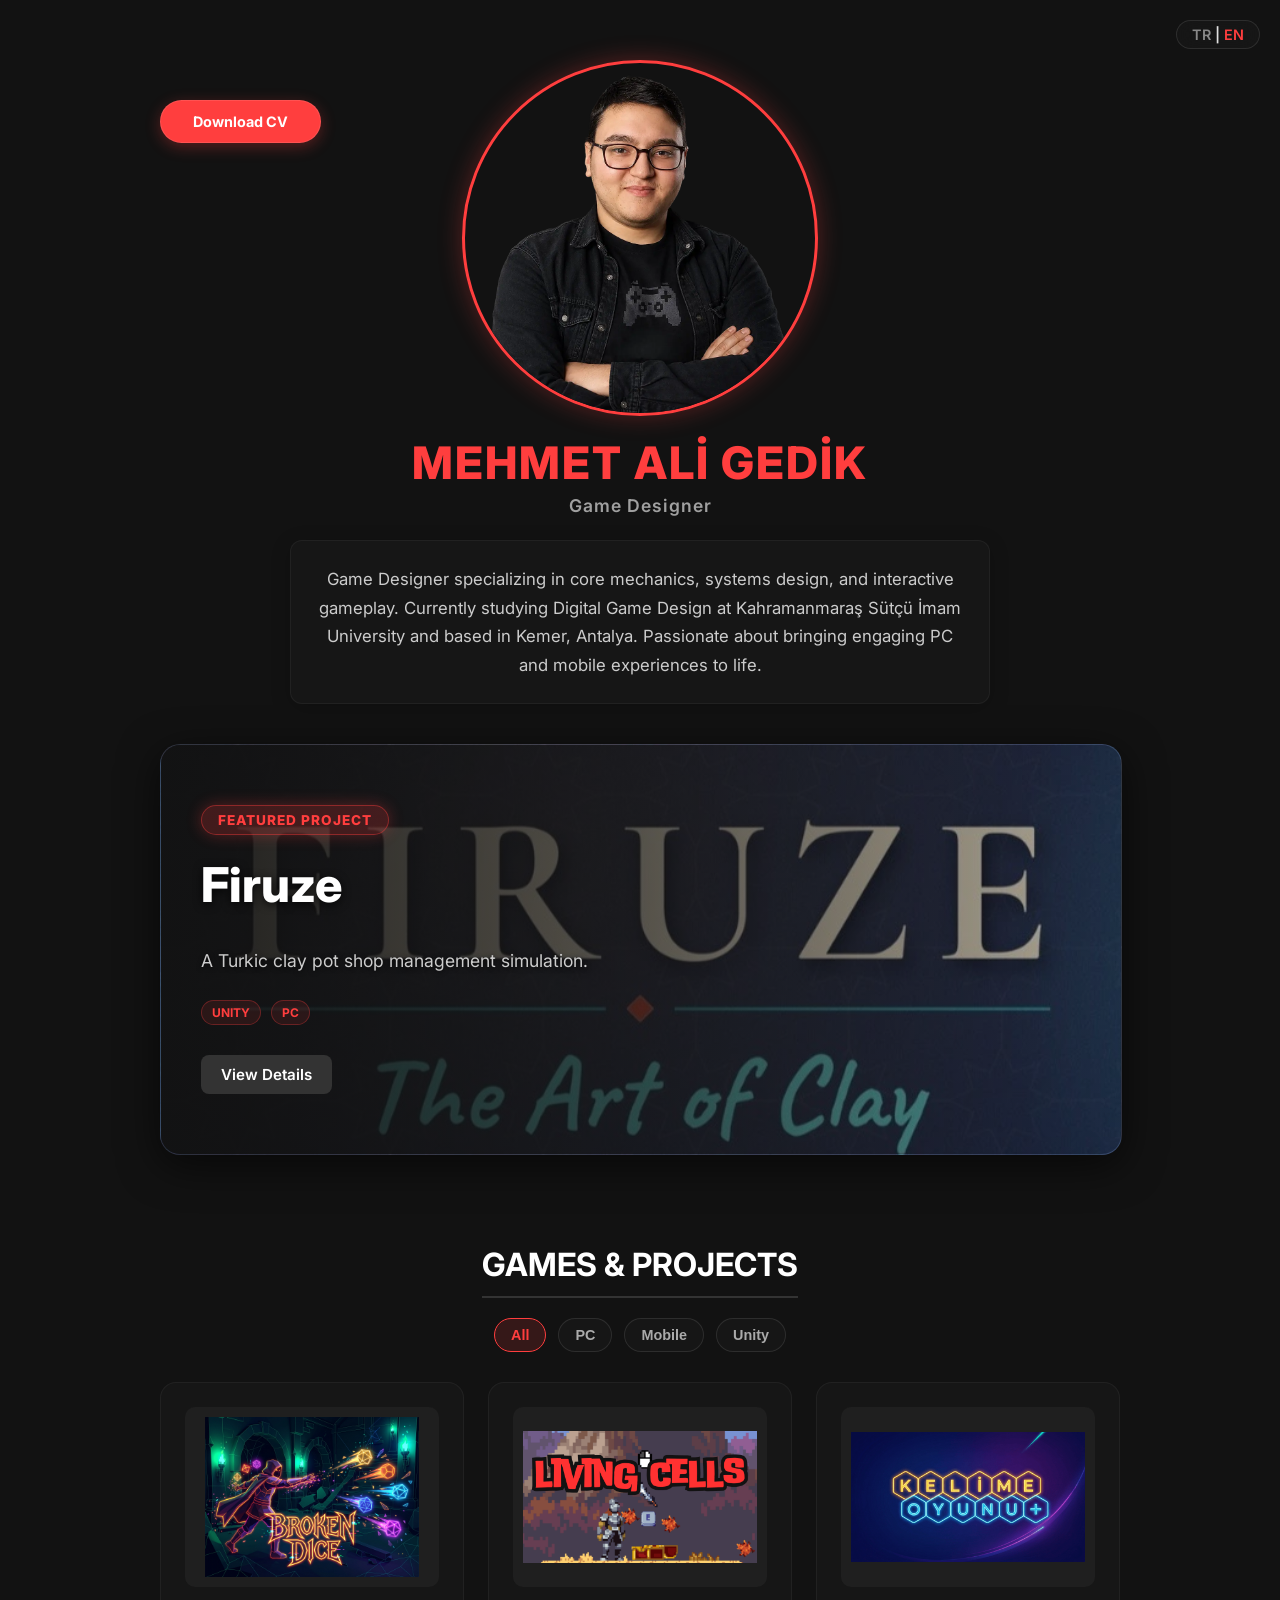
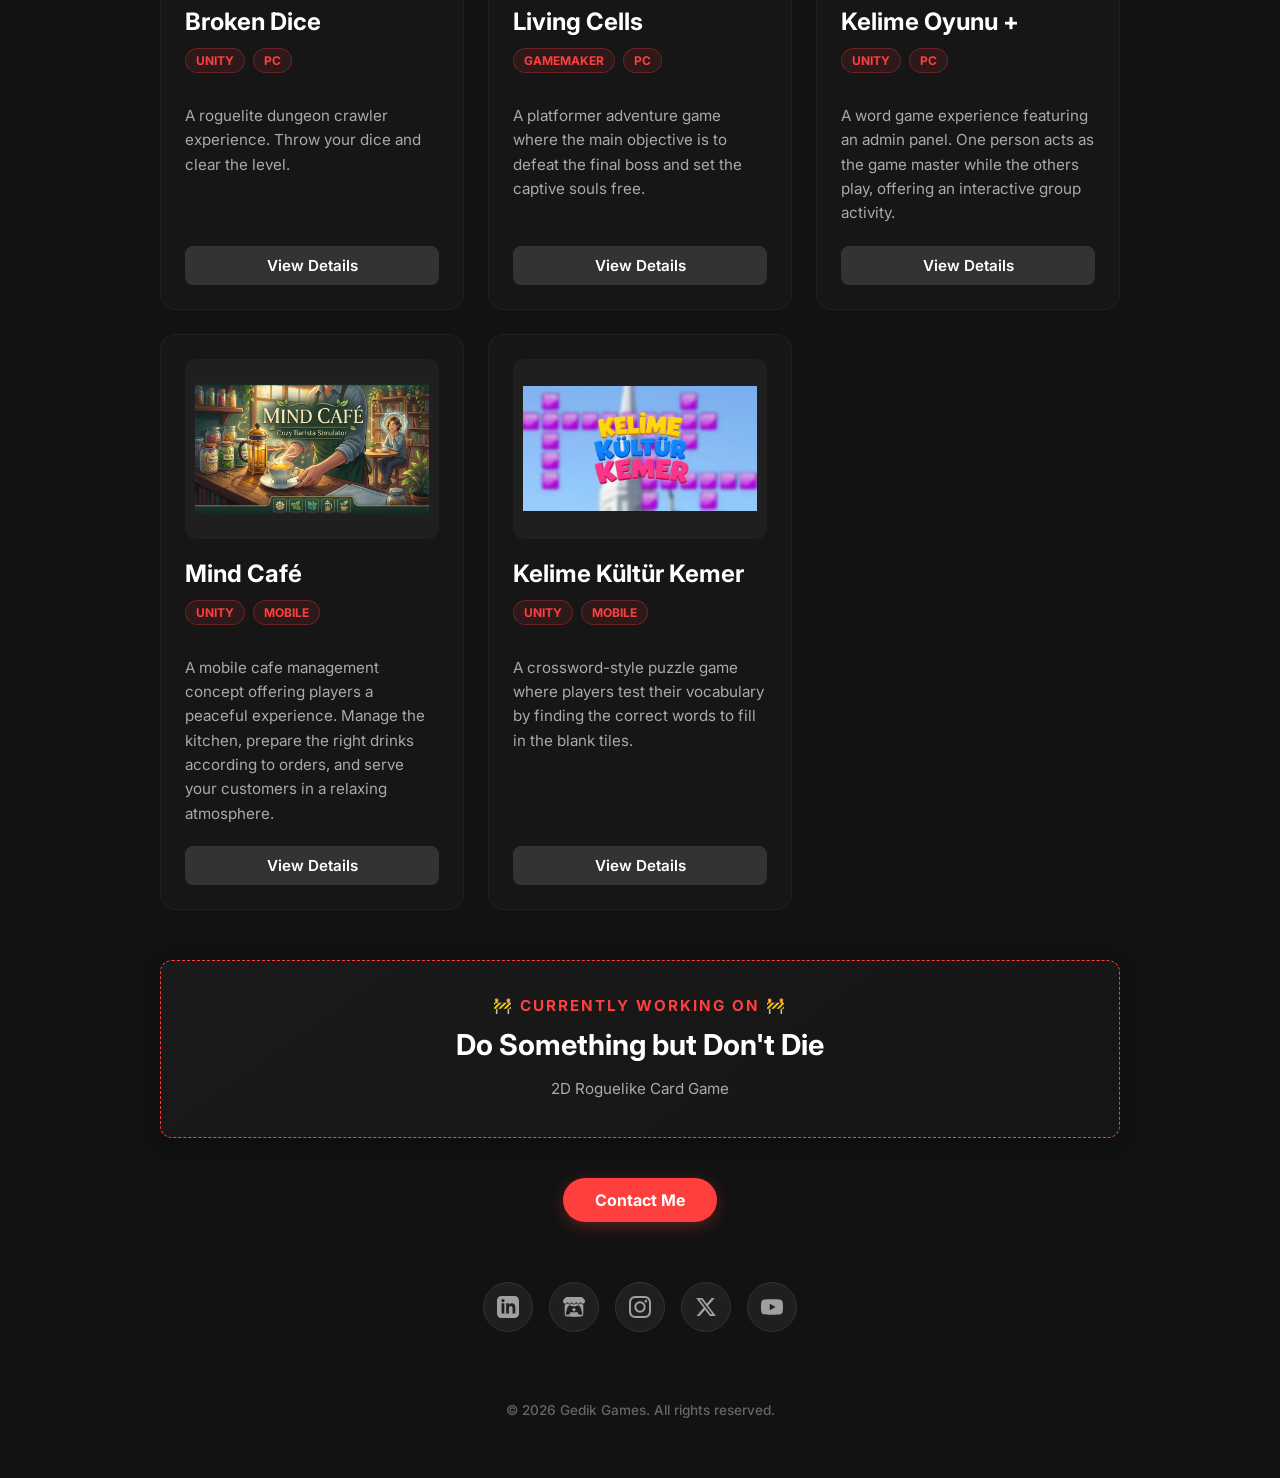
==== commit 52650d09: "feat: Add CV download button to profile section - Added top-actions container with CV download link " ====
--- a/index.html
+++ b/index.html
@@ -17,6 +17,10 @@
     <!-- HOME VIEW -->
     <div id="home-view" class="view-section active">
         <div class="container">
+
+            <div class="top-actions">
+                <a href="Mehmet Ali Gedik – CV (Game Designer) web.pdf" target="_blank" download class="btn cv-btn" data-i18n="downloadCV">Download CV</a>
+            </div>
 
             <!-- PROFIL FOTOĞRAFI ALANI -->
             <div class="profile-container">
--- a/css/style.css
+++ b/css/style.css
@@ -38,6 +38,40 @@
         opacity: 1;
         transform: translateY(0);
     }
+}
+
+/* --- TOP ACTIONS (CV Download) --- */
+.top-actions {
+    position: absolute;
+    top: 20px;
+    left: 20px;
+    z-index: 100;
+}
+
+.cv-btn {
+    background: rgba(26, 26, 26, 0.6);
+    backdrop-filter: blur(12px);
+    border: 1px solid rgba(255, 255, 255, 0.1);
+    color: #ff3e3e;
+    padding: 8px 16px;
+    border-radius: 20px;
+    font-size: 0.9rem;
+    font-weight: 600;
+    text-decoration: none;
+    transition: all 0.3s ease;
+    display: inline-flex;
+    align-items: center;
+    justify-content: center;
+    box-shadow: 0 4px 15px rgba(255, 62, 62, 0.1);
+    margin-top: 0;
+}
+
+.cv-btn:hover {
+    background-color: #ff3e3e;
+    color: white;
+    border-color: #ff3e3e;
+    transform: translateY(-2px);
+    box-shadow: 0 6px 20px rgba(255, 62, 62, 0.4);
 }
 
 /* --- LANGUAGE SWITCH --- */
@@ -71,8 +105,8 @@
 
 /* --- PROFILE PICTURE --- */
 .profile-container {
-    width: 200px;
-    height: 200px;
+    width: 350px;
+    height: 350px;
     margin: 0 auto 20px auto;
     border-radius: 50%;
     border: 3px solid #ff3e3e;
@@ -428,13 +462,14 @@
 
 .detail-layout {
     display: grid;
-    grid-template-columns: 2fr 1fr;
+    grid-template-columns: 1fr 350px;
     gap: 40px;
 }
 
 .detail-left {
     display: flex;
     flex-direction: column;
+    min-width: 0;
 }
 
 .pd-title {
@@ -467,9 +502,11 @@
 }
 
 .main-stage img {
-    width: 100%;
-    height: 100%;
-    object-fit: cover;
+    max-width: 100%;
+    height: auto;
+    max-height: 100%;
+    min-width: 0;
+    object-fit: contain;
     transition: transform 0.3s ease;
 }
 
@@ -752,12 +789,16 @@
     body {
         padding: 20px 0;
     }
-    .lang-switch {
+    .top-actions, .lang-switch {
         position: relative;
         top: 0;
+        left: 0;
         right: 0;
         margin-bottom: 20px;
         display: inline-block;
+    }
+    .top-actions {
+        margin-right: 10px;
     }
     h1 {
         font-size: 2rem;
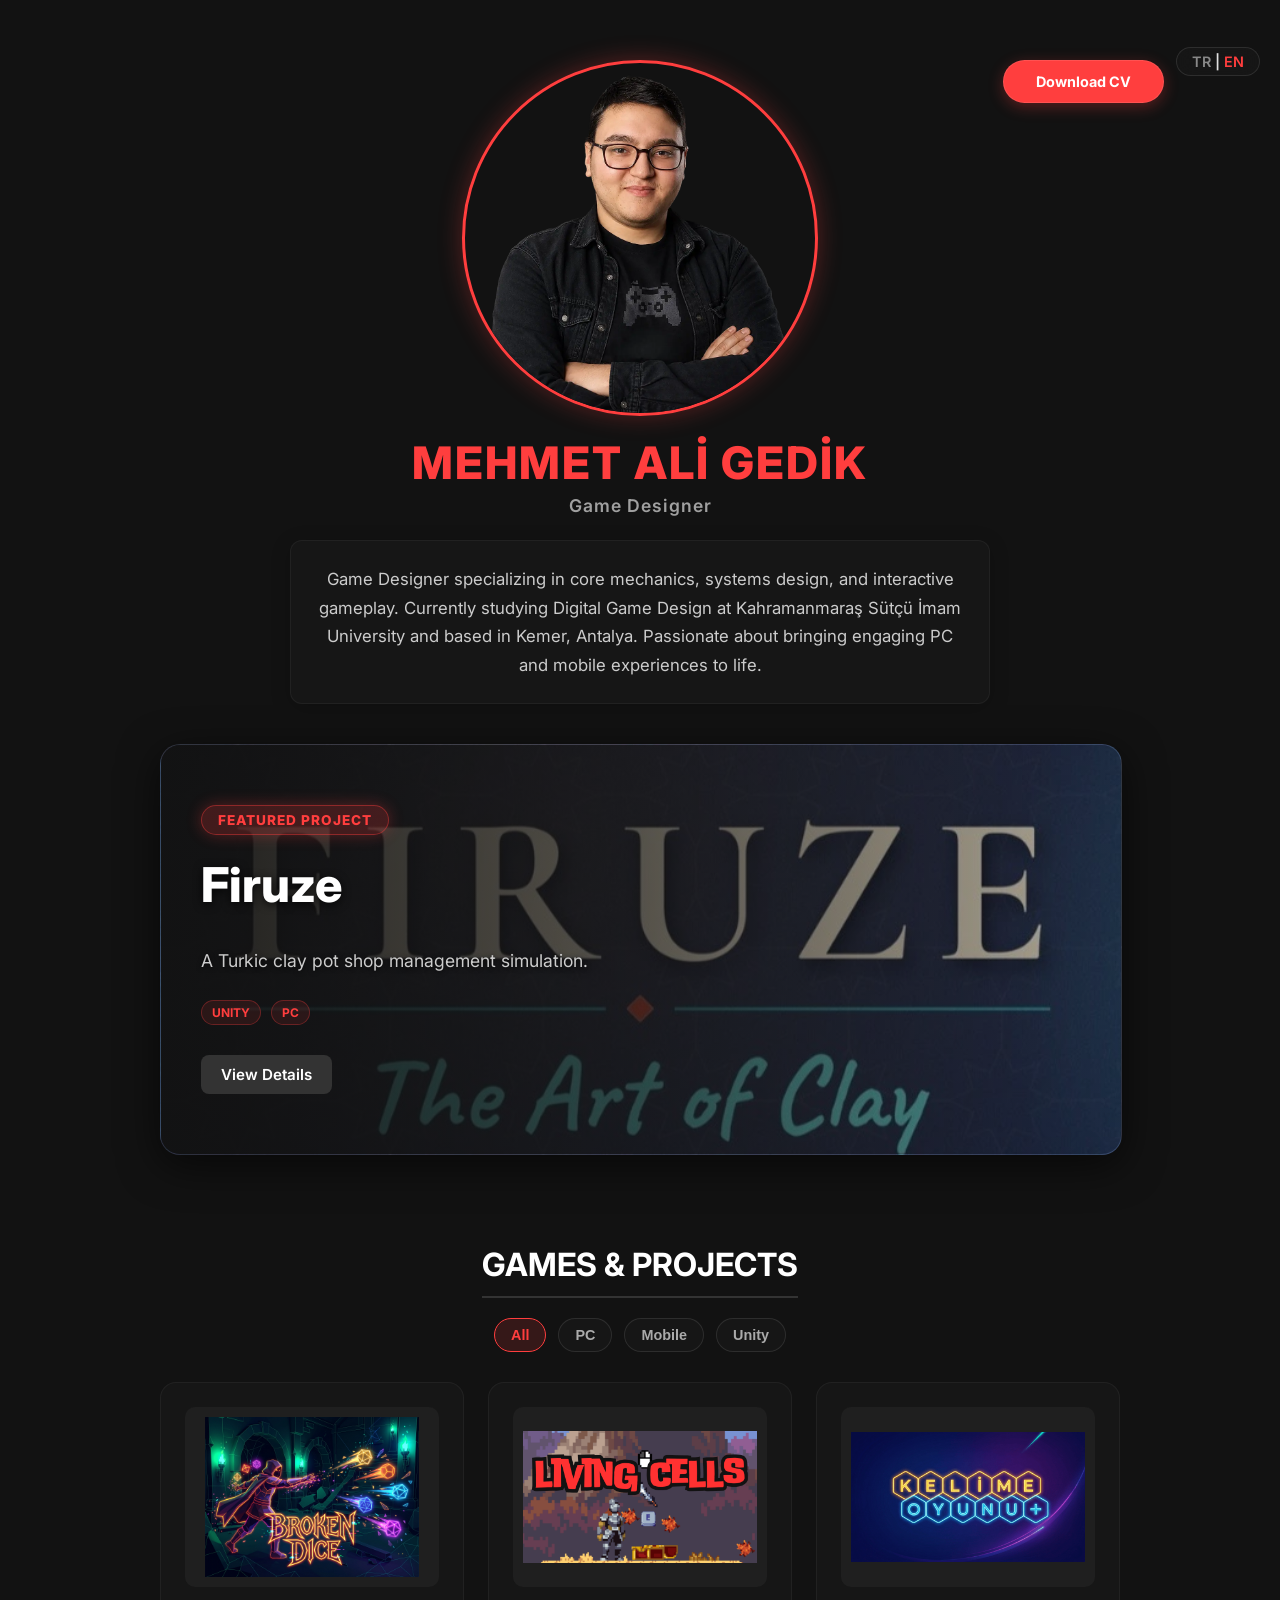
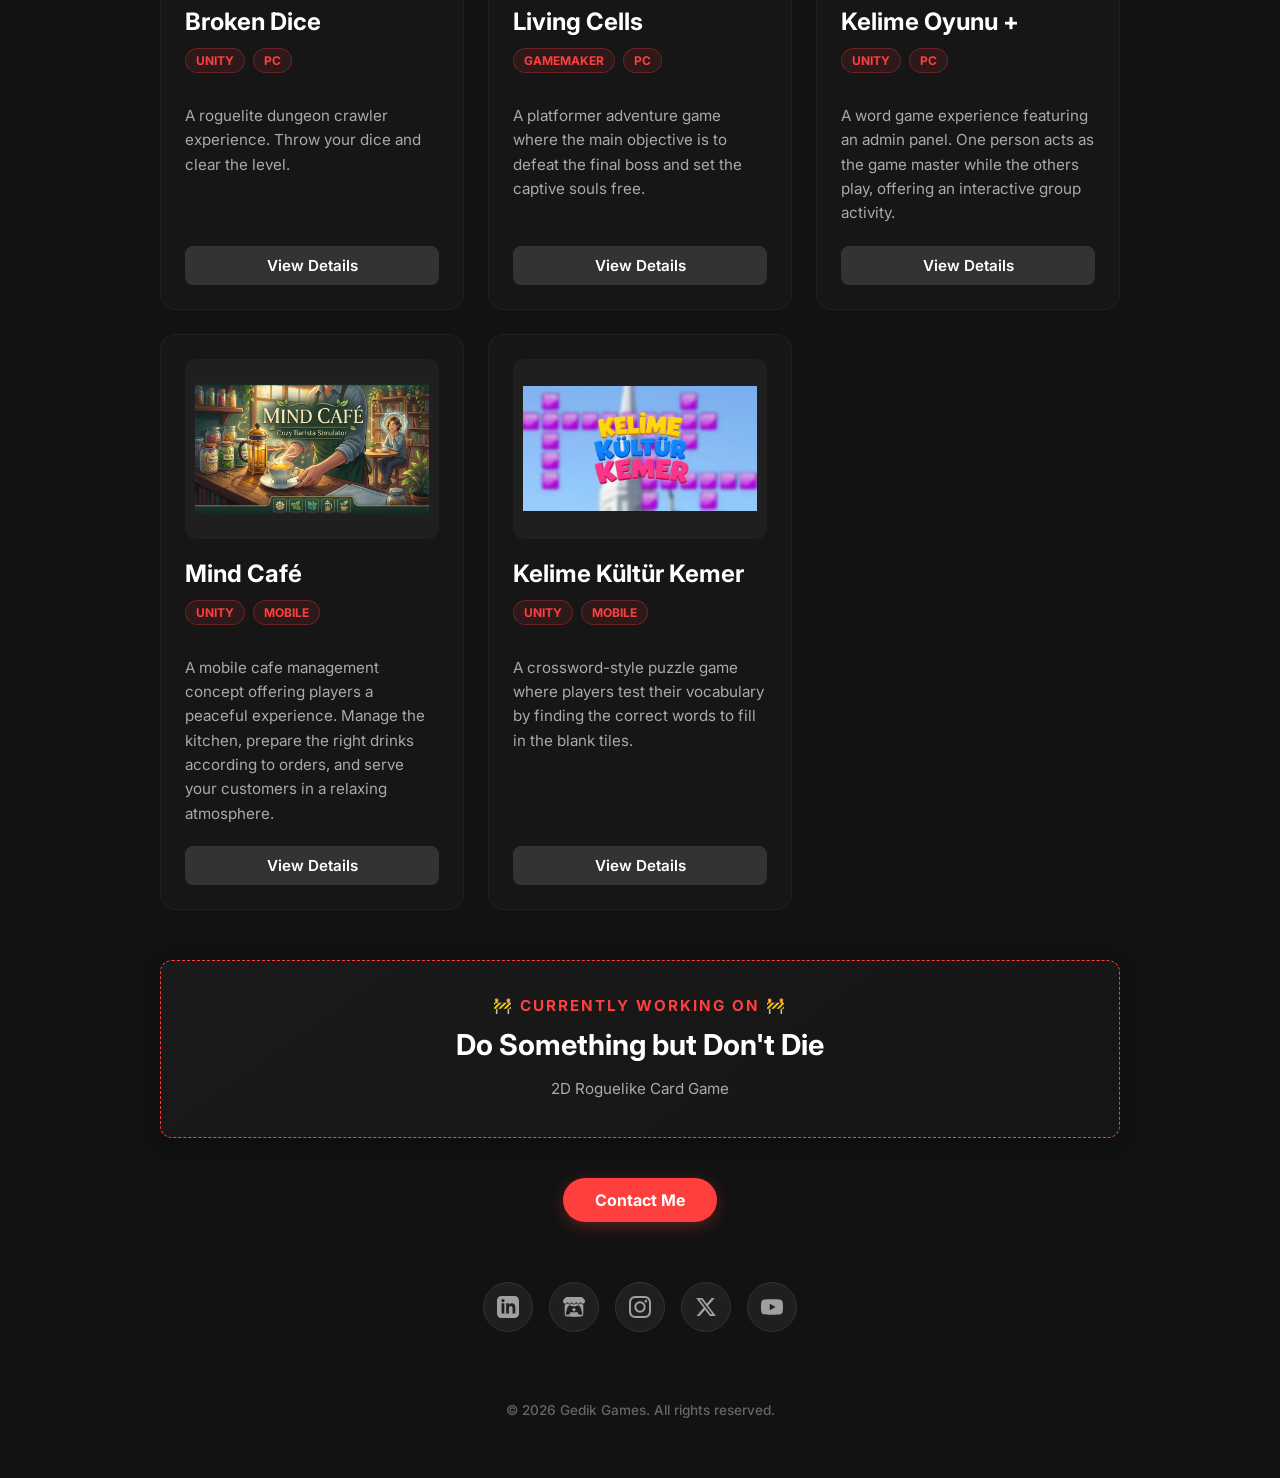
==== commit 1ccec15f: "style: Align CV download button with language switch - Moved CV download button next to language swi" ====
--- a/index.html
+++ b/index.html
@@ -10,17 +10,16 @@
 </head>
 <body>
 
-    <div class="lang-switch">
-        <a href="#" id="lang-tr">TR</a> | <a href="#" id="lang-en" class="active">EN</a>
+    <div class="top-right-actions">
+        <a href="Mehmet Ali Gedik – CV (Game Designer) web.pdf" target="_blank" download class="btn cv-btn" data-i18n="downloadCV">Download CV</a>
+        <div class="lang-switch">
+            <a href="#" id="lang-tr">TR</a> | <a href="#" id="lang-en" class="active">EN</a>
+        </div>
     </div>
 
     <!-- HOME VIEW -->
     <div id="home-view" class="view-section active">
         <div class="container">
-
-            <div class="top-actions">
-                <a href="Mehmet Ali Gedik – CV (Game Designer) web.pdf" target="_blank" download class="btn cv-btn" data-i18n="downloadCV">Download CV</a>
-            </div>
 
             <!-- PROFIL FOTOĞRAFI ALANI -->
             <div class="profile-container">
--- a/css/style.css
+++ b/css/style.css
@@ -40,12 +40,15 @@
     }
 }
 
-/* --- TOP ACTIONS (CV Download) --- */
-.top-actions {
+/* --- TOP RIGHT ACTIONS (CV & Lang Switch) --- */
+.top-right-actions {
     position: absolute;
     top: 20px;
-    left: 20px;
+    right: 20px;
+    display: flex;
+    gap: 12px;
     z-index: 100;
+    align-items: center;
 }
 
 .cv-btn {
@@ -53,7 +56,7 @@
     backdrop-filter: blur(12px);
     border: 1px solid rgba(255, 255, 255, 0.1);
     color: #ff3e3e;
-    padding: 8px 16px;
+    padding: 5px 15px;
     border-radius: 20px;
     font-size: 0.9rem;
     font-weight: 600;
@@ -76,9 +79,6 @@
 
 /* --- LANGUAGE SWITCH --- */
 .lang-switch {
-    position: absolute;
-    top: 20px;
-    right: 20px;
     background: rgba(26, 26, 26, 0.6);
     backdrop-filter: blur(12px);
     border: 1px solid rgba(255, 255, 255, 0.1);
@@ -86,7 +86,6 @@
     padding: 5px 15px;
     font-size: 0.9rem;
     font-weight: 600;
-    z-index: 100;
 }
 
 .lang-switch a {
@@ -789,16 +788,12 @@
     body {
         padding: 20px 0;
     }
-    .top-actions, .lang-switch {
+    .top-right-actions {
         position: relative;
         top: 0;
-        left: 0;
         right: 0;
         margin-bottom: 20px;
-        display: inline-block;
-    }
-    .top-actions {
-        margin-right: 10px;
+        justify-content: center;
     }
     h1 {
         font-size: 2rem;
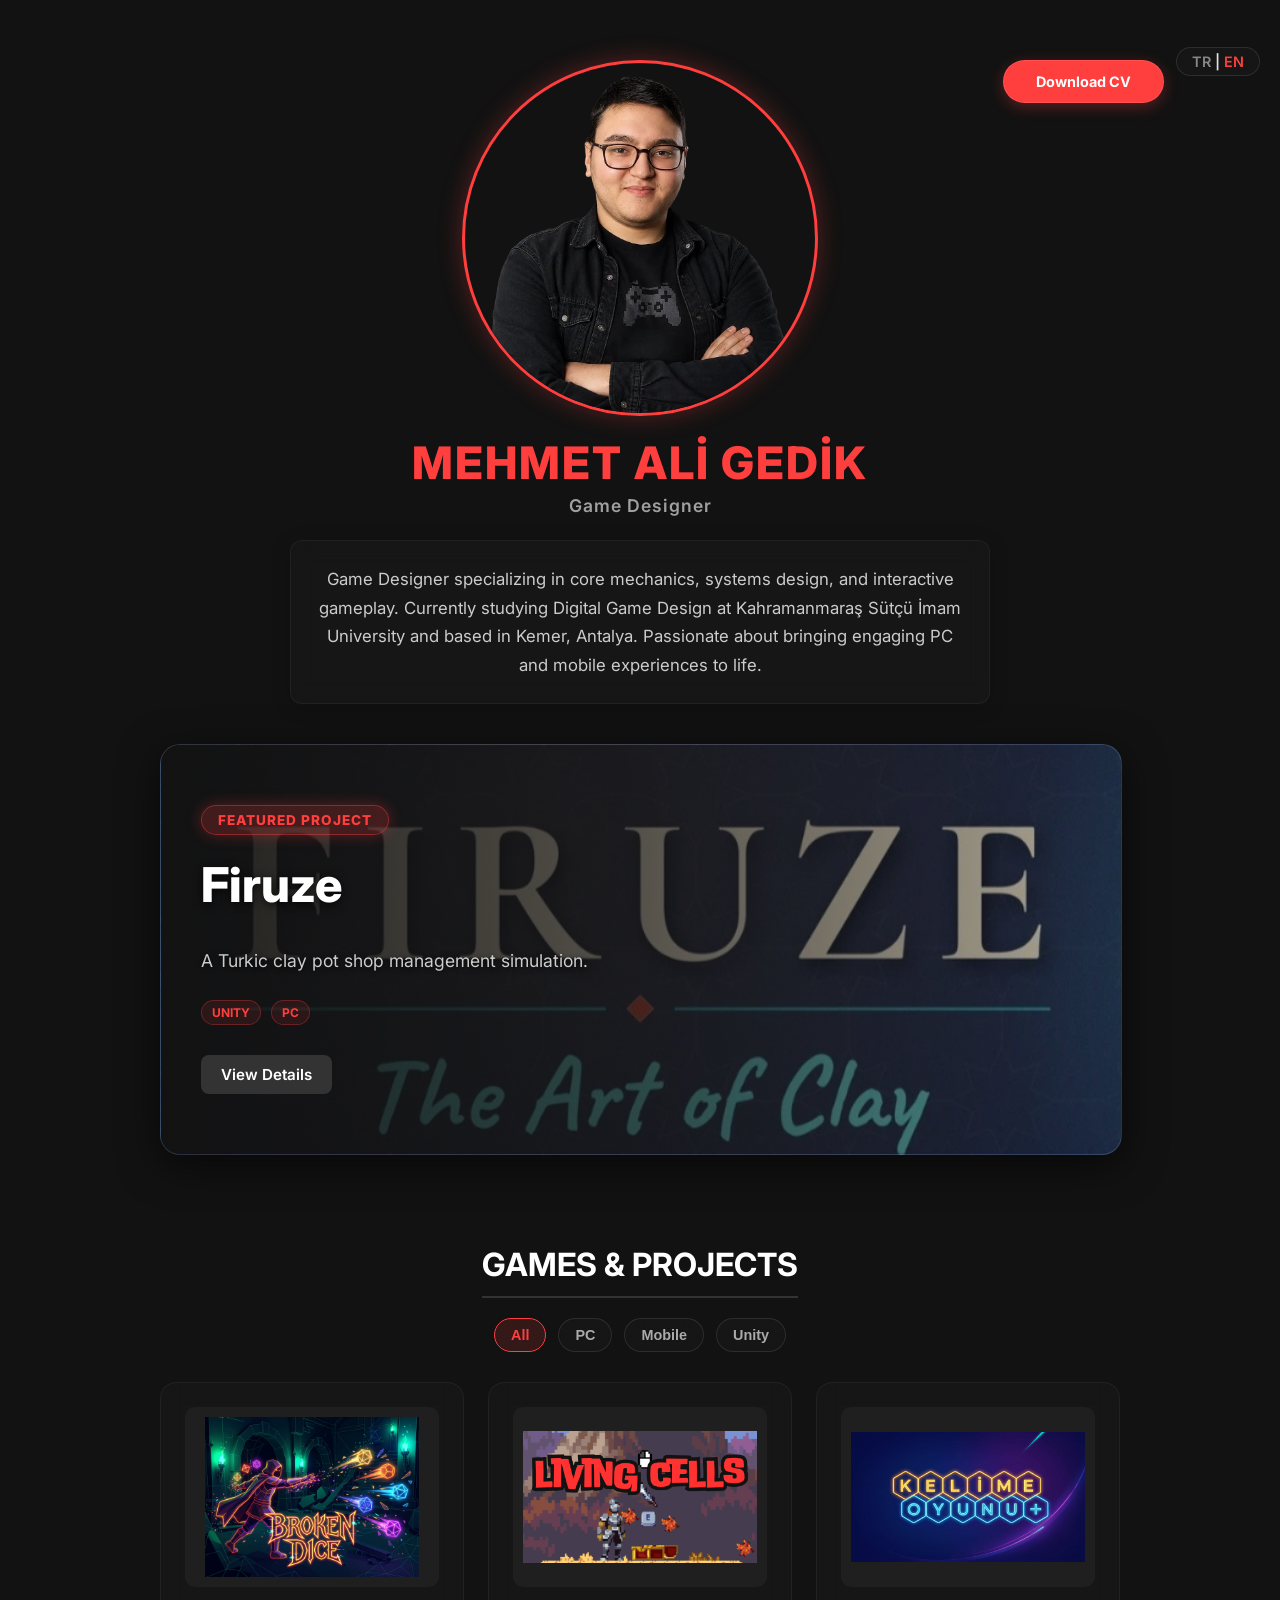
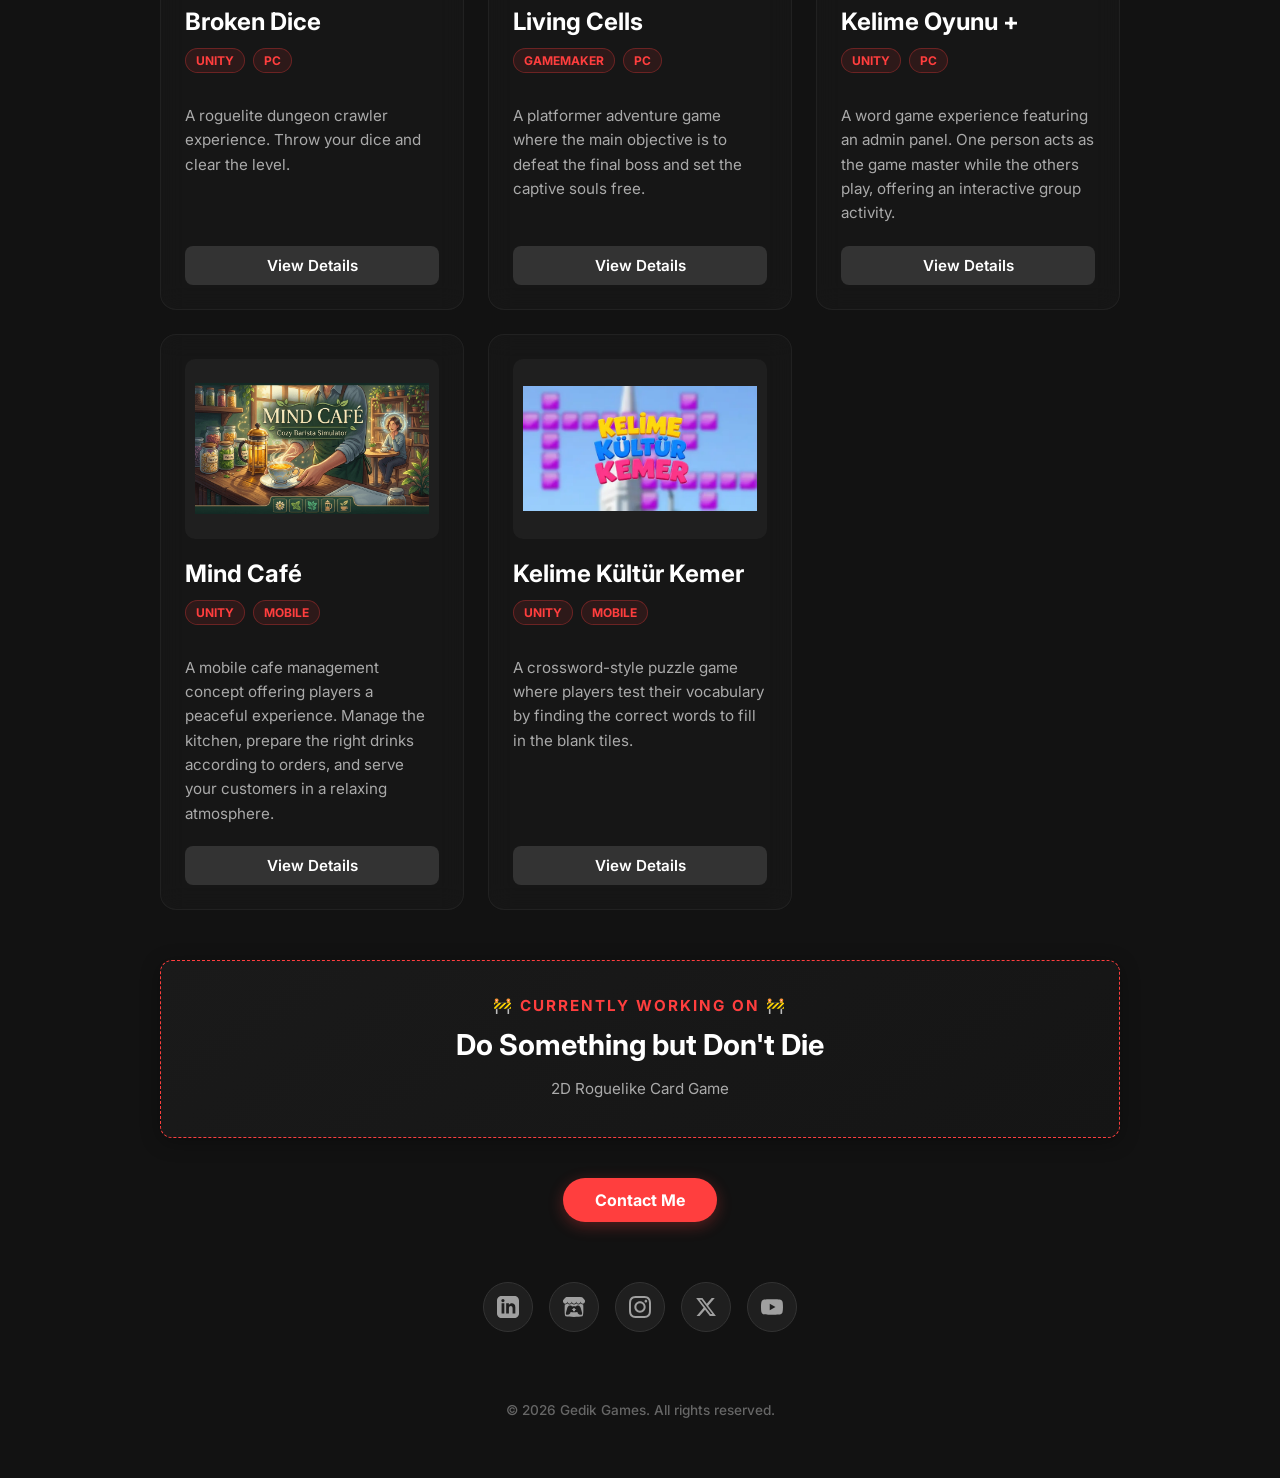
==== commit 686a4440: "refactor: organize project into assets/, css/ and js/ folders - Move images into assets/images/{prof" ====
--- a/index.html
+++ b/index.html
@@ -4,14 +4,25 @@
     <meta charset="UTF-8">
     <meta name="viewport" content="width=device-width, initial-scale=1.0">
     <title>Mehmet Ali Gedik | Game Designer</title>
-    <link rel="icon" type="image/png" href="favicon.png">
-    <link rel="stylesheet" href="css/style.css">
+    <link rel="icon" type="image/png" href="assets/icons/favicon.png">
+
+    <!-- STYLES: Sıralama önemlidir (CSS cascade). Yeni dosya eklerseniz responsive.css en sonda kalmalı. -->
+    <link rel="stylesheet" href="css/base.css">
+    <link rel="stylesheet" href="css/components/top-actions.css">
+    <link rel="stylesheet" href="css/pages/home-profile.css">
+    <link rel="stylesheet" href="css/components/buttons.css">
+    <link rel="stylesheet" href="css/pages/home-projects.css">
+    <link rel="stylesheet" href="css/pages/project-detail.css">
+    <link rel="stylesheet" href="css/components/lightbox.css">
+    <link rel="stylesheet" href="css/pages/home-footer.css">
+    <link rel="stylesheet" href="css/responsive.css">
+
     <link href="https://fonts.googleapis.com/css2?family=Inter:wght@400;600;700&display=swap" rel="stylesheet">
 </head>
 <body>
 
     <div class="top-right-actions">
-        <a href="Mehmet Ali Gedik – CV (Game Designer) web.pdf" target="_blank" download class="btn cv-btn" data-i18n="downloadCV">Download CV</a>
+        <a href="assets/docs/mehmet-ali-gedik-cv.pdf" target="_blank" download="Mehmet Ali Gedik – CV (Game Designer).pdf" class="btn cv-btn" data-i18n="downloadCV">Download CV</a>
         <div class="lang-switch">
             <a href="#" id="lang-tr">TR</a> | <a href="#" id="lang-en" class="active">EN</a>
         </div>
@@ -23,7 +34,7 @@
 
             <!-- PROFIL FOTOĞRAFI ALANI -->
             <div class="profile-container">
-                <img src="1cepete1.webp" alt="Mehmet Ali Gedik" class="profile-img">
+                <img src="assets/images/profile/profile.webp" alt="Mehmet Ali Gedik" class="profile-img">
             </div>
 
             <h1>MEHMET ALİ GEDİK</h1>
@@ -161,6 +172,13 @@
         <img class="lightbox-content" id="lightbox-img">
     </div>
 
-    <script src="js/app.js"></script>
+    <!-- SCRIPTS: Sıralama önemlidir. Önce veriler, en son main.js -->
+    <script src="js/data/projects.js"></script>
+    <script src="js/data/translations.js"></script>
+    <script src="js/i18n.js"></script>
+    <script src="js/render.js"></script>
+    <script src="js/router.js"></script>
+    <script src="js/ui.js"></script>
+    <script src="js/main.js"></script>
 </body>
 </html>
--- a/css/base.css
+++ b/css/base.css
@@ -0,0 +1,46 @@
+/* =========================================================
+   BASE — Genel sayfa, konteyner ve SPA görünüm geçişleri
+   ========================================================= */
+
+body {
+    background-color: #121212;
+    color: #e0e0e0;
+    font-family: 'Inter', -apple-system, BlinkMacSystemFont, "Segoe UI", Roboto, Helvetica, Arial, sans-serif;
+    margin: 0;
+    padding: 40px 0;
+    display: flex;
+    flex-direction: column;
+    align-items: center;
+    text-align: center;
+    position: relative;
+    -webkit-font-smoothing: antialiased;
+    overflow-x: hidden;
+}
+
+.container {
+    max-width: 1000px; /* Widened slightly for the detail view */
+    padding: 20px;
+    width: 100%;
+    box-sizing: border-box;
+}
+
+/* --- VIEW SECTIONS (SPA Routing) --- */
+.view-section {
+    display: none;
+}
+.view-section.active {
+    display: block;
+    animation: fadeSlideIn 0.5s cubic-bezier(0.25, 0.8, 0.25, 1) forwards;
+}
+
+@keyframes fadeSlideIn {
+    0% {
+        opacity: 0;
+        transform: translateY(20px);
+    }
+    100% {
+        opacity: 1;
+        transform: translateY(0);
+    }
+}
+
--- a/css/components/top-actions.css
+++ b/css/components/top-actions.css
@@ -0,0 +1,66 @@
+/* =========================================================
+   TOP ACTIONS — Sağ üst köşe: CV butonu ve dil seçici
+   ========================================================= */
+
+/* --- TOP RIGHT ACTIONS (CV & Lang Switch) --- */
+.top-right-actions {
+    position: absolute;
+    top: 20px;
+    right: 20px;
+    display: flex;
+    gap: 12px;
+    z-index: 100;
+    align-items: center;
+}
+
+.cv-btn {
+    background: rgba(26, 26, 26, 0.6);
+    backdrop-filter: blur(12px);
+    border: 1px solid rgba(255, 255, 255, 0.1);
+    color: #ff3e3e;
+    padding: 5px 15px;
+    border-radius: 20px;
+    font-size: 0.9rem;
+    font-weight: 600;
+    text-decoration: none;
+    transition: all 0.3s ease;
+    display: inline-flex;
+    align-items: center;
+    justify-content: center;
+    box-shadow: 0 4px 15px rgba(255, 62, 62, 0.1);
+    margin-top: 0;
+}
+
+.cv-btn:hover {
+    background-color: #ff3e3e;
+    color: white;
+    border-color: #ff3e3e;
+    transform: translateY(-2px);
+    box-shadow: 0 6px 20px rgba(255, 62, 62, 0.4);
+}
+
+/* --- LANGUAGE SWITCH --- */
+.lang-switch {
+    background: rgba(26, 26, 26, 0.6);
+    backdrop-filter: blur(12px);
+    border: 1px solid rgba(255, 255, 255, 0.1);
+    border-radius: 20px;
+    padding: 5px 15px;
+    font-size: 0.9rem;
+    font-weight: 600;
+}
+
+.lang-switch a {
+    color: #888;
+    text-decoration: none;
+    transition: color 0.3s;
+}
+
+.lang-switch a.active {
+    color: #ff3e3e;
+}
+
+.lang-switch a:hover {
+    color: #fff;
+}
+
--- a/css/pages/home-profile.css
+++ b/css/pages/home-profile.css
@@ -0,0 +1,70 @@
+/* =========================================================
+   HOME / PROFILE — Profil fotoğrafı, isim, alt başlık ve bio kartı
+   ========================================================= */
+
+/* --- PROFILE PICTURE --- */
+.profile-container {
+    width: 350px;
+    height: 350px;
+    margin: 0 auto 20px auto;
+    border-radius: 50%;
+    border: 3px solid #ff3e3e;
+    box-shadow: 0 0 25px rgba(255, 62, 62, 0.3);
+    overflow: hidden;
+    transition: transform 0.4s ease, box-shadow 0.4s ease;
+}
+
+.profile-img {
+    width: 100%;
+    height: 100%;
+    object-fit: cover;
+    transition: transform 0.4s ease;
+}
+
+.profile-container:hover {
+    transform: translateY(-5px);
+    box-shadow: 0 10px 30px rgba(255, 62, 62, 0.5);
+}
+
+.profile-container:hover .profile-img {
+    transform: scale(1.05);
+}
+
+h1 {
+    font-size: 2.8rem;
+    margin-bottom: 5px;
+    color: #ff3e3e;
+    text-transform: uppercase;
+    letter-spacing: 2px;
+    margin-top: 10px;
+    font-weight: 800;
+}
+
+.subtitle {
+    font-size: 1.1rem;
+    color: #a0a0a0;
+    margin-bottom: 24px;
+    font-weight: 600;
+    letter-spacing: 1px;
+}
+
+/* --- BIO CARD --- */
+.bio-card {
+    background: rgba(26, 26, 26, 0.6);
+    backdrop-filter: blur(12px);
+    border: 1px solid rgba(255, 255, 255, 0.05);
+    border-radius: 12px;
+    padding: 24px;
+    margin: 0 auto 40px auto;
+    max-width: 650px;
+    text-align: center;
+    box-shadow: 0 4px 20px rgba(0,0,0,0.2);
+}
+
+.bio-text {
+    font-size: 1.05rem;
+    color: #cccccc;
+    line-height: 1.7;
+    margin: 0;
+}
+
--- a/css/components/buttons.css
+++ b/css/components/buttons.css
@@ -0,0 +1,47 @@
+/* =========================================================
+   BUTTONS — Genel .btn butonu ve iletişim (e-posta) butonu
+   ========================================================= */
+
+/* --- BUTTONS --- */
+.btn {
+    display: inline-flex;
+    align-items: center;
+    justify-content: center;
+    margin-top: 40px;
+    padding: 12px 32px;
+    background-color: #ff3e3e;
+    color: white;
+    font-weight: 700;
+    border-radius: 30px;
+    cursor: pointer;
+    transition: all 0.3s cubic-bezier(0.25, 0.8, 0.25, 1);
+    white-space: nowrap;
+    overflow: hidden;
+    box-shadow: 0 4px 15px rgba(255, 62, 62, 0.3);
+}
+
+.btn:hover {
+    transform: translateY(-3px);
+    background-color: #e62e2e;
+    box-shadow: 0 6px 20px rgba(255, 62, 62, 0.4);
+}
+
+.btn.expanded {
+    background-color: #1f1f1f;
+    border: 1px solid #ff3e3e;
+    padding: 0;
+    box-shadow: none;
+}
+
+.btn.expanded a {
+    display: block;
+    padding: 12px 40px;
+    color: #ff3e3e;
+    text-decoration: none;
+    cursor: pointer;
+}
+
+.btn.expanded a:hover {
+    color: #fff;
+}
+
--- a/css/pages/home-projects.css
+++ b/css/pages/home-projects.css
@@ -0,0 +1,228 @@
+/* =========================================================
+   HOME / PROJECTS — Bölüm başlığı, öne çıkan proje, filtre ve proje kartları
+   ========================================================= */
+
+/* --- GAMES & PROJECTS FILTER BAR --- */
+.section-title {
+    margin-top: 30px;
+    margin-bottom: 20px;
+    font-size: 2rem;
+    color: #fff;
+    border-bottom: 2px solid #333;
+    padding-bottom: 12px;
+    display: inline-block;
+    font-weight: 700;
+}
+
+/* --- FEATURED PROJECT SHOWCASE --- */
+#featured-project-container {
+    width: 100%;
+    margin-bottom: 60px;
+}
+
+.featured-card {
+    position: relative;
+    width: 100%;
+    border-radius: 20px;
+    overflow: hidden;
+    background-size: cover;
+    background-position: center;
+    background-color: #1a1a1a;
+    box-shadow: 0 10px 40px rgba(0, 0, 0, 0.6);
+    transition: transform 0.4s ease, box-shadow 0.4s ease;
+    border: 1px solid rgba(255, 255, 255, 0.1);
+}
+
+.featured-card:hover {
+    transform: translateY(-5px);
+    box-shadow: 0 15px 50px rgba(255, 62, 62, 0.2);
+}
+
+.featured-overlay {
+    background: linear-gradient(to right, rgba(18, 18, 18, 0.95) 0%, rgba(18, 18, 18, 0.7) 50%, rgba(18, 18, 18, 0.3) 100%);
+    padding: 60px 40px;
+    display: flex;
+    flex-direction: column;
+    align-items: flex-start;
+    text-align: left;
+    height: 100%;
+    box-sizing: border-box;
+}
+
+.featured-badge {
+    background: rgba(255, 62, 62, 0.2);
+    color: #ff3e3e;
+    padding: 6px 16px;
+    border-radius: 20px;
+    font-size: 0.85rem;
+    font-weight: 800;
+    text-transform: uppercase;
+    letter-spacing: 1px;
+    border: 1px solid rgba(255, 62, 62, 0.4);
+    margin-bottom: 20px;
+    box-shadow: 0 0 15px rgba(255, 62, 62, 0.3);
+}
+
+.featured-title {
+    font-size: 3rem;
+    color: #fff;
+    margin: 0 0 15px 0;
+    font-weight: 800;
+    text-shadow: 0 2px 10px rgba(0, 0, 0, 0.8);
+}
+
+.featured-desc {
+    font-size: 1.1rem;
+    color: #ccc;
+    max-width: 60%;
+    line-height: 1.6;
+    margin-bottom: 25px;
+    text-shadow: 0 1px 5px rgba(0, 0, 0, 0.8);
+}
+
+.featured-tags {
+    display: flex;
+    gap: 10px;
+    margin-bottom: 30px;
+}
+
+.featured-btn {
+    font-size: 1.1rem;
+    padding: 12px 30px;
+}
+
+.filter-bar {
+    display: flex;
+    justify-content: center;
+    gap: 12px;
+    margin-bottom: 30px;
+    flex-wrap: wrap;
+}
+
+.filter-btn {
+    background: rgba(26, 26, 26, 0.6);
+    backdrop-filter: blur(12px);
+    border: 1px solid rgba(255, 255, 255, 0.1);
+    color: #aaa;
+    padding: 8px 16px;
+    border-radius: 20px;
+    cursor: pointer;
+    font-weight: 600;
+    font-size: 0.9rem;
+    transition: all 0.3s ease;
+}
+
+.filter-btn:hover {
+    color: #fff;
+    border-color: rgba(255, 62, 62, 0.5);
+}
+
+.filter-btn.active {
+    background: rgba(255, 62, 62, 0.15);
+    color: #ff3e3e;
+    border-color: #ff3e3e;
+}
+
+.projects-grid {
+    display: grid;
+    grid-template-columns: repeat(auto-fit, minmax(300px, 1fr));
+    gap: 24px;
+    margin-top: 10px;
+}
+
+/* Project Card Glassmorphism */
+.project-card {
+    background: rgba(26, 26, 26, 0.6);
+    backdrop-filter: blur(12px);
+    border: 1px solid rgba(255, 255, 255, 0.05);
+    border-radius: 16px;
+    padding: 24px;
+    text-align: left;
+    transition: transform 0.4s ease, border-color 0.4s ease, box-shadow 0.4s ease;
+    display: flex;
+    flex-direction: column;
+    overflow: hidden;
+}
+
+.project-card:hover {
+    transform: translateY(-8px);
+    border-color: rgba(255, 62, 62, 0.5);
+    box-shadow: 0 10px 30px rgba(0, 0, 0, 0.5), 0 0 15px rgba(255, 62, 62, 0.1);
+}
+
+.project-img {
+    width: 100%;
+    height: 180px;
+    background-color: #1f1f1f;
+    border-radius: 10px;
+    margin-bottom: 20px;
+    object-fit: contain;
+    padding: 10px;
+    box-sizing: border-box;
+    display: flex;
+    align-items: center;
+    justify-content: center;
+    color: #555;
+    transition: transform 0.4s ease;
+}
+
+.project-card:hover .project-img {
+    transform: scale(1.03);
+}
+
+.project-title {
+    font-size: 1.5rem;
+    color: #fff;
+    margin: 0 0 12px 0;
+    font-weight: 700;
+}
+
+.project-tags {
+    display: flex;
+    gap: 8px;
+    margin-bottom: 16px;
+    flex-wrap: wrap;
+}
+
+.tag {
+    background-color: rgba(255, 62, 62, 0.1);
+    color: #ff3e3e;
+    padding: 4px 10px;
+    border-radius: 20px;
+    font-size: 0.75rem;
+    font-weight: 700;
+    text-transform: uppercase;
+    border: 1px solid rgba(255, 62, 62, 0.3);
+    transition: box-shadow 0.3s ease;
+}
+
+.project-card:hover .tag {
+    box-shadow: 0 0 10px rgba(255, 62, 62, 0.3);
+}
+
+.project-desc {
+    font-size: 0.95rem;
+    color: #aaa;
+    margin-bottom: 20px;
+    line-height: 1.6;
+    flex-grow: 1;
+}
+
+.play-btn {
+    display: inline-block;
+    padding: 10px 20px;
+    background-color: #333;
+    color: white;
+    text-decoration: none;
+    border-radius: 8px;
+    font-size: 0.95rem;
+    font-weight: 600;
+    transition: background 0.3s, transform 0.2s;
+    text-align: center;
+}
+
+.play-btn:hover {
+    background-color: #ff3e3e;
+    transform: translateY(-2px);
+}
+
--- a/css/pages/project-detail.css
+++ b/css/pages/project-detail.css
@@ -0,0 +1,241 @@
+/* =========================================================
+   PROJECT DETAIL — Proje detay sayfası, galeri, bento grid ve bilgi kartı
+   ========================================================= */
+
+/* --- PROJECT DETAIL VIEW --- */
+.project-detail-container {
+    text-align: left;
+}
+
+.back-btn {
+    background: none;
+    border: none;
+    color: #aaa;
+    font-size: 1rem;
+    font-weight: 600;
+    cursor: pointer;
+    margin-bottom: 30px;
+    display: flex;
+    align-items: center;
+    gap: 8px;
+    transition: color 0.3s ease, transform 0.3s ease;
+}
+
+.back-btn:hover {
+    color: #ff3e3e;
+    transform: translateX(-5px);
+}
+
+.detail-layout {
+    display: grid;
+    grid-template-columns: 1fr 350px;
+    gap: 40px;
+}
+
+.detail-left {
+    display: flex;
+    flex-direction: column;
+    min-width: 0;
+}
+
+.pd-title {
+    font-size: 2.5rem;
+    color: #fff;
+    margin-top: 0;
+    margin-bottom: 20px;
+}
+
+/* Media Gallery */
+.media-gallery {
+    background: rgba(26, 26, 26, 0.6);
+    backdrop-filter: blur(12px);
+    border: 1px solid rgba(255, 255, 255, 0.05);
+    border-radius: 16px;
+    padding: 16px;
+    margin-bottom: 40px;
+}
+
+.main-stage {
+    width: 100%;
+    aspect-ratio: 16 / 9;
+    background: #000;
+    border-radius: 8px;
+    overflow: hidden;
+    margin-bottom: 16px;
+    display: flex;
+    justify-content: center;
+    align-items: center;
+}
+
+.main-stage img {
+    max-width: 100%;
+    height: auto;
+    max-height: 100%;
+    min-width: 0;
+    object-fit: contain;
+    transition: transform 0.3s ease;
+}
+
+.main-stage img:hover {
+    transform: scale(1.02);
+}
+
+.main-stage iframe {
+    width: 100%;
+    height: 100%;
+}
+
+.thumbnail-strip {
+    display: flex;
+    gap: 12px;
+    overflow-x: auto;
+    padding-bottom: 8px;
+    scrollbar-width: thin;
+    scrollbar-color: #ff3e3e #1a1a1a;
+}
+
+.thumbnail-strip::-webkit-scrollbar {
+    height: 6px;
+}
+.thumbnail-strip::-webkit-scrollbar-thumb {
+    background: #ff3e3e;
+    border-radius: 10px;
+}
+.thumbnail-strip::-webkit-scrollbar-track {
+    background: #1a1a1a;
+}
+
+.thumbnail {
+    width: 120px;
+    height: 68px;
+    flex-shrink: 0;
+    border-radius: 6px;
+    overflow: hidden;
+    cursor: pointer;
+    border: 2px solid transparent;
+    transition: border-color 0.3s ease, transform 0.2s ease;
+    display: flex;
+    align-items: center;
+    justify-content: center;
+}
+
+.thumbnail:hover {
+    border-color: #ff3e3e;
+    transform: translateY(-2px);
+}
+
+.thumbnail img {
+    width: 100%;
+    height: 100%;
+    object-fit: cover;
+}
+
+.video-thumb-icon {
+    font-size: 24px;
+    color: white;
+}
+
+/* Bento Grid */
+.breakdown-title {
+    font-size: 1.5rem;
+    color: #ff3e3e;
+    margin-bottom: 20px;
+    border-bottom: 1px solid #333;
+    padding-bottom: 10px;
+}
+
+.bento-grid {
+    display: grid;
+    grid-template-columns: repeat(auto-fit, minmax(200px, 1fr));
+    gap: 16px;
+}
+
+.bento-card {
+    background: rgba(26, 26, 26, 0.4);
+    backdrop-filter: blur(12px);
+    border: 1px solid rgba(255, 255, 255, 0.05);
+    border-radius: 12px;
+    padding: 20px;
+    transition: transform 0.3s ease;
+}
+
+.bento-card:hover {
+    transform: translateY(-5px);
+    border-color: rgba(255, 62, 62, 0.3);
+}
+
+.bento-icon {
+    font-size: 2rem;
+    margin-bottom: 12px;
+}
+
+.bento-title {
+    color: #fff;
+    font-size: 1.1rem;
+    margin: 0 0 8px 0;
+}
+
+.bento-desc {
+    color: #aaa;
+    font-size: 0.9rem;
+    line-height: 1.5;
+    margin: 0;
+}
+
+/* Right Column Info Card */
+.info-card {
+    background: rgba(26, 26, 26, 0.6);
+    backdrop-filter: blur(12px);
+    border: 1px solid rgba(255, 255, 255, 0.05);
+    border-radius: 16px;
+    padding: 30px;
+    position: sticky;
+    top: 20px;
+}
+
+.info-title {
+    font-size: 1.3rem;
+    color: #fff;
+    margin-top: 0;
+    margin-bottom: 16px;
+}
+
+.info-overview {
+    color: #ccc;
+    font-size: 0.95rem;
+    line-height: 1.6;
+    margin-bottom: 24px;
+}
+
+.info-list {
+    display: flex;
+    flex-direction: column;
+    gap: 12px;
+    margin-bottom: 30px;
+}
+
+.info-item {
+    display: flex;
+    justify-content: space-between;
+    border-bottom: 1px solid rgba(255,255,255,0.1);
+    padding-bottom: 8px;
+}
+
+.info-label {
+    color: #888;
+    font-weight: 600;
+}
+
+.info-value {
+    color: #fff;
+    font-weight: 600;
+    text-align: right;
+}
+
+.cta-btn {
+    width: 100%;
+    margin-top: 0;
+    display: flex;
+    box-sizing: border-box;
+}
+
--- a/css/pages/home-footer.css
+++ b/css/pages/home-footer.css
@@ -0,0 +1,74 @@
+/* =========================================================
+   HOME / FOOTER — WIP kartı, sosyal medya linkleri ve footer
+   ========================================================= */
+
+/* --- WIP CARD --- */
+.wip-card {
+    background: linear-gradient(145deg, #1a1a1a, #151515);
+    border: 1px dashed #ff3e3e;
+    border-radius: 12px;
+    padding: 35px;
+    margin-top: 50px;
+    text-align: center;
+    box-shadow: 0 4px 20px rgba(0,0,0,0.3);
+}
+
+.wip-label {
+    color: #ff3e3e;
+    font-size: 0.95rem;
+    font-weight: 700;
+    text-transform: uppercase;
+    letter-spacing: 2px;
+    margin-bottom: 12px;
+}
+
+.wip-title {
+    font-size: 1.8rem;
+    color: #fff;
+    margin: 0 0 10px 0;
+    font-weight: 700;
+}
+
+/* --- SOCIAL LINKS --- */
+.social-links {
+    margin-top: 60px;
+    display: flex;
+    justify-content: center;
+    gap: 16px;
+    flex-wrap: wrap;
+}
+
+.social-btn {
+    display: flex;
+    align-items: center;
+    justify-content: center;
+    width: 48px;
+    height: 48px;
+    background-color: #1f1f1f;
+    border: 1px solid #333;
+    border-radius: 50%;
+    color: #a0a0a0;
+    transition: all 0.3s ease;
+}
+
+.social-btn svg {
+    width: 22px;
+    height: 22px;
+    fill: currentColor;
+}
+
+.social-btn:hover {
+    background-color: #ff3e3e;
+    color: white;
+    border-color: #ff3e3e;
+    transform: translateY(-5px);
+    box-shadow: 0 6px 15px rgba(255, 62, 62, 0.4);
+}
+
+.footer {
+    margin-top: 70px;
+    font-size: 0.85rem;
+    color: #666;
+    font-weight: 500;
+}
+
--- a/css/responsive.css
+++ b/css/responsive.css
@@ -0,0 +1,76 @@
+/* =========================================================
+   RESPONSIVE — Mobil (<=768px) düzenlemeleri. Her zaman EN SON yüklenmeli.
+   ========================================================= */
+
+/* Responsive adjustments */
+@media (max-width: 768px) {
+    body {
+        padding: 20px 0;
+    }
+    .top-right-actions {
+        position: relative;
+        top: 0;
+        right: 0;
+        margin-bottom: 20px;
+        justify-content: center;
+    }
+    h1 {
+        font-size: 2rem;
+        padding: 0 10px;
+    }
+    .subtitle {
+        font-size: 1rem;
+    }
+    .projects-grid {
+        grid-template-columns: 1fr;
+    }
+    .project-card {
+        padding: 20px;
+    }
+    .bio-card {
+        padding: 20px;
+        margin-bottom: 30px;
+    }
+    .wip-card {
+        padding: 20px;
+    }
+    .wip-title {
+        font-size: 1.4rem;
+    }
+    .btn.expanded a {
+        padding: 12px 20px;
+    }
+
+    /* Featured Project Mobile Adjustments */
+    .featured-overlay {
+        background: linear-gradient(to bottom, rgba(18, 18, 18, 0.8) 0%, rgba(18, 18, 18, 0.95) 100%);
+        padding: 40px 20px;
+        align-items: center;
+        text-align: center;
+    }
+    .featured-desc {
+        max-width: 100%;
+        font-size: 1rem;
+    }
+    .featured-title {
+        font-size: 2.2rem;
+    }
+    .featured-tags {
+        justify-content: center;
+    }
+
+    /* Detail View adjustments */
+    .detail-layout {
+        grid-template-columns: 1fr;
+    }
+    .info-card {
+        position: relative;
+        top: 0;
+    }
+    .pd-title {
+        font-size: 2rem;
+    }
+    .main-stage {
+        border-radius: 6px;
+    }
+}
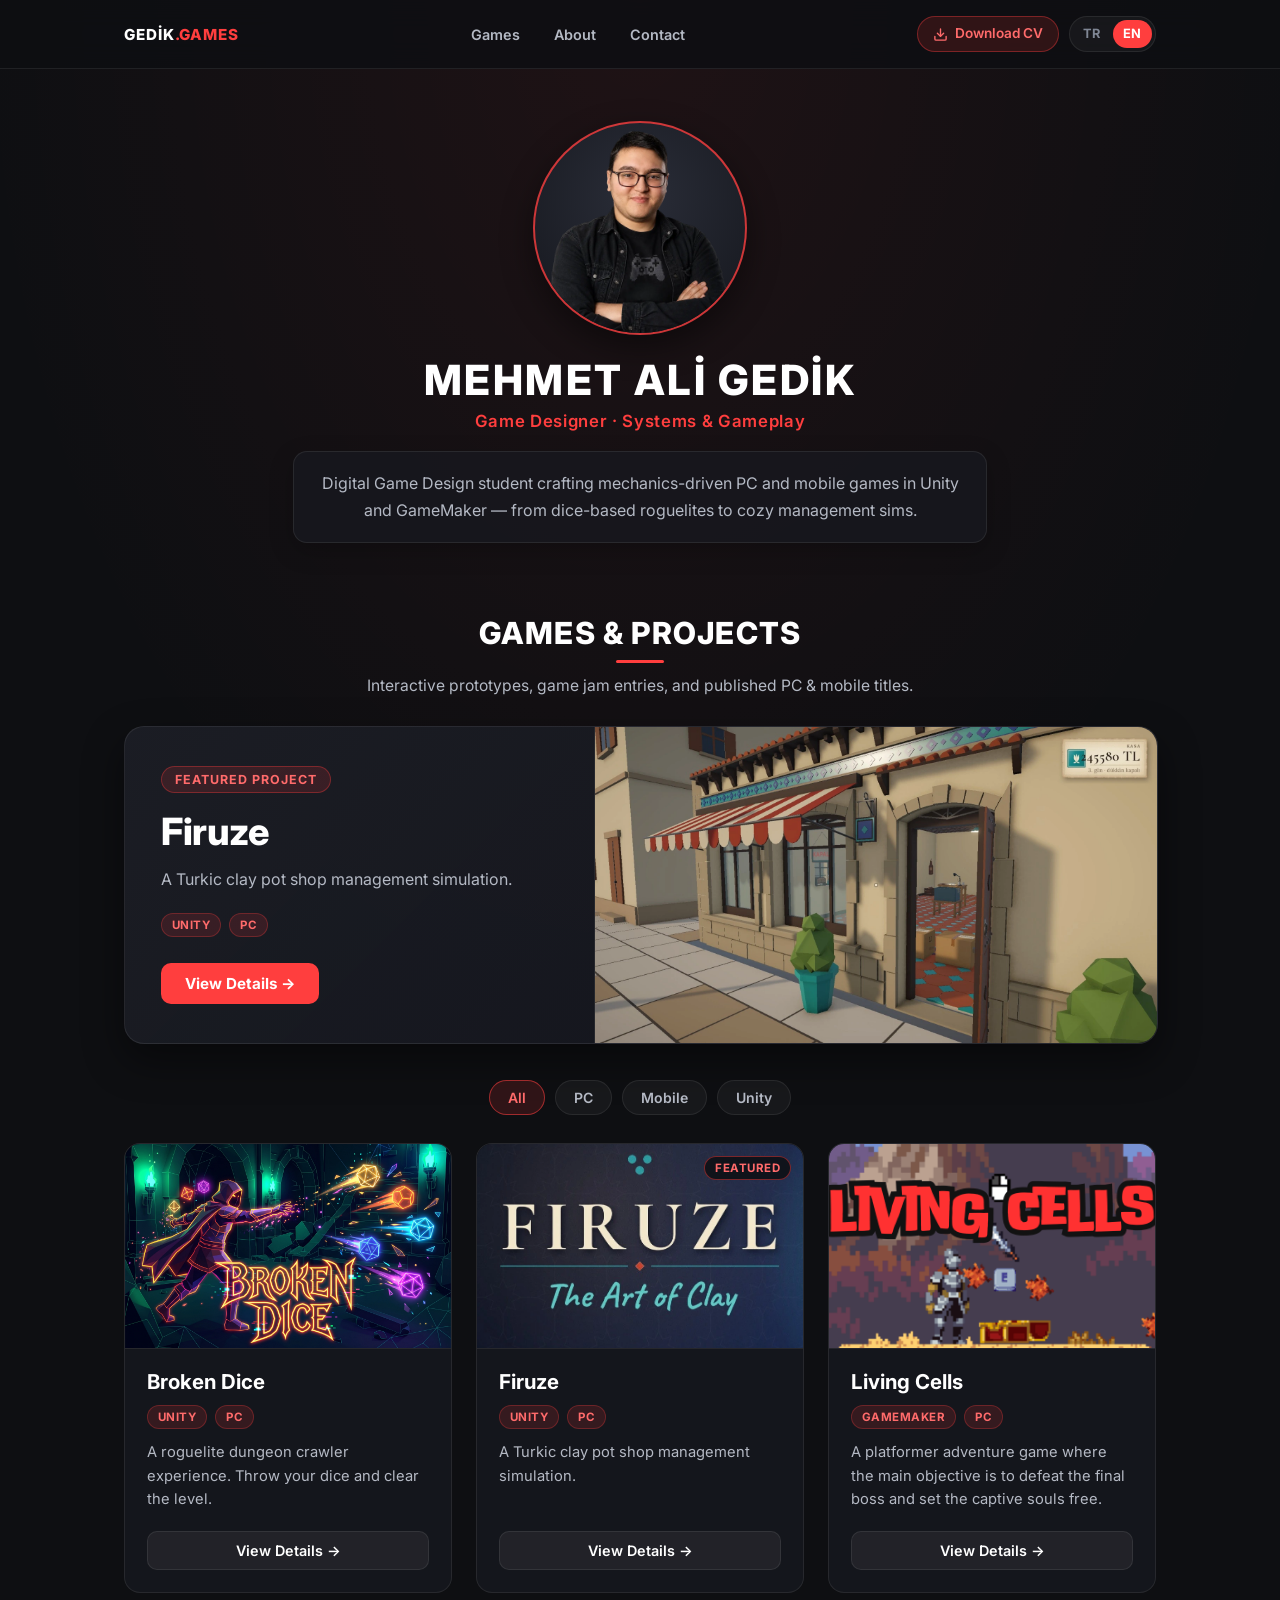
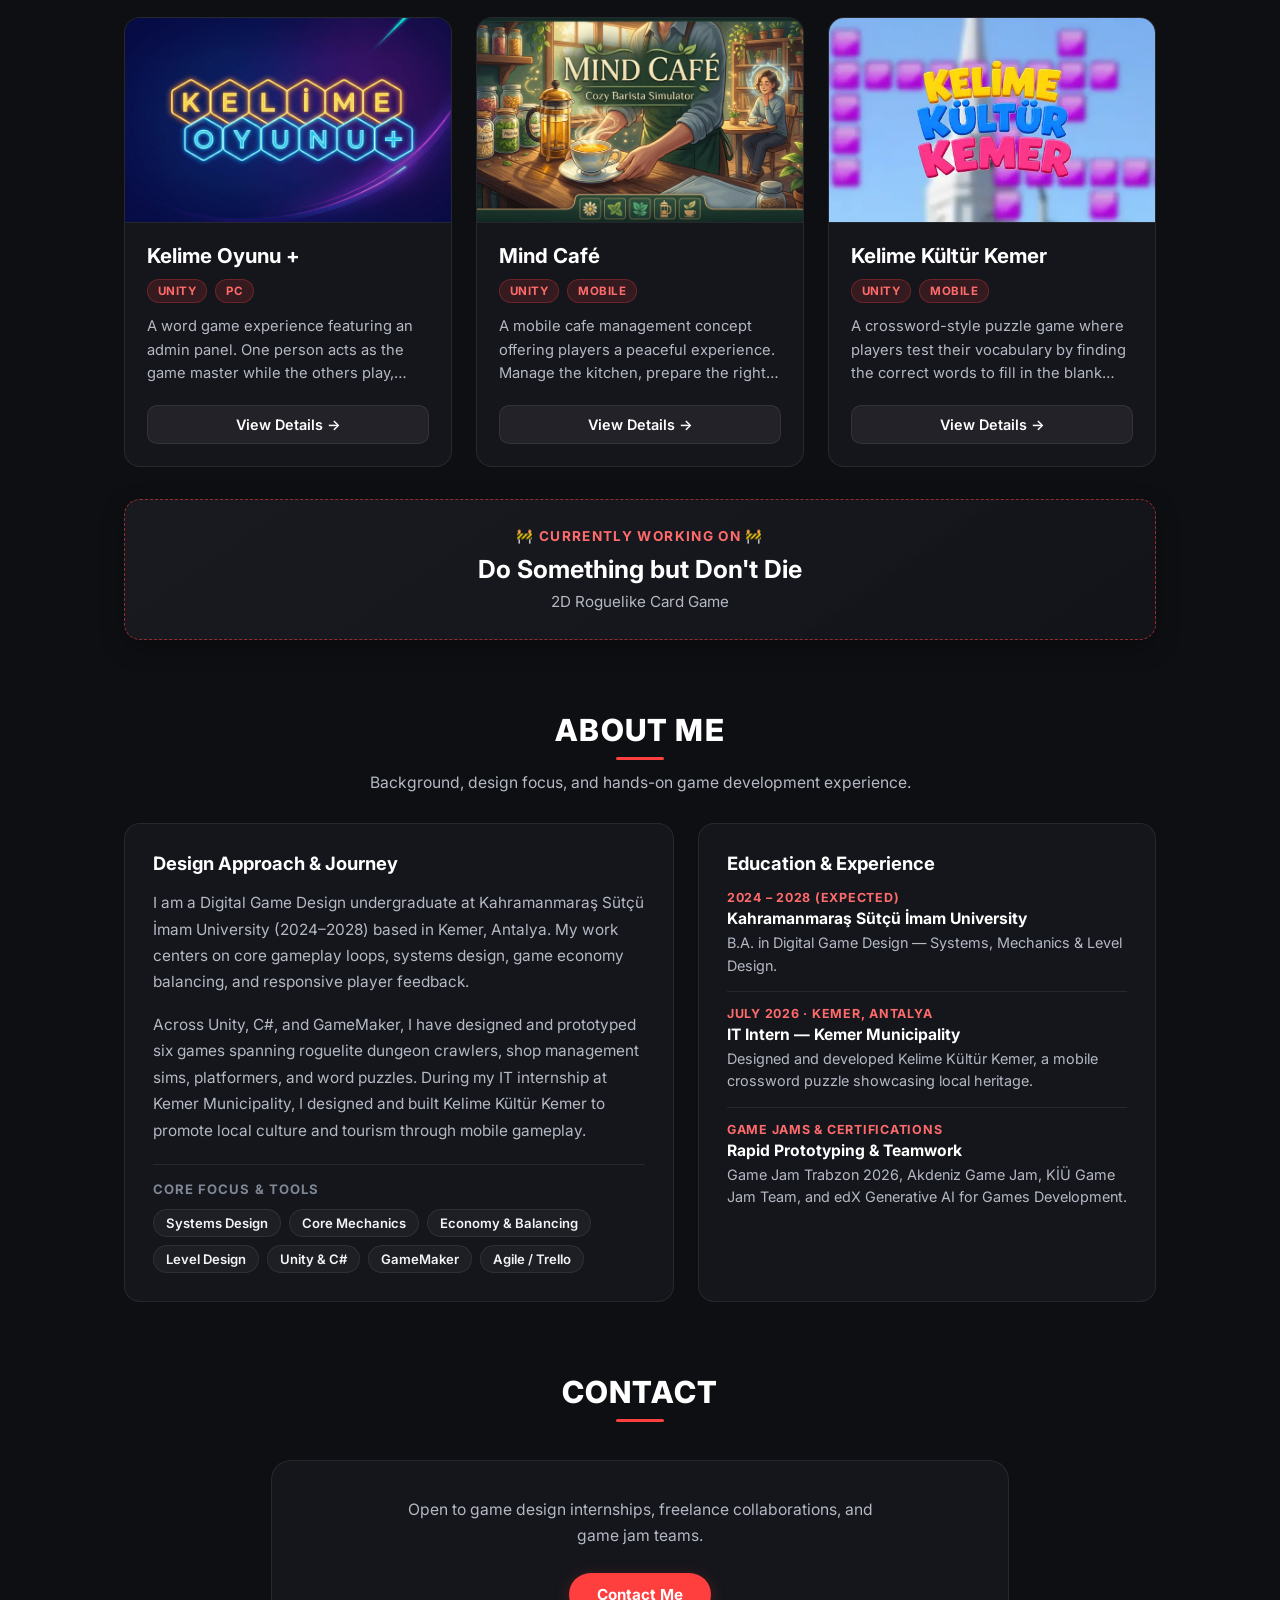
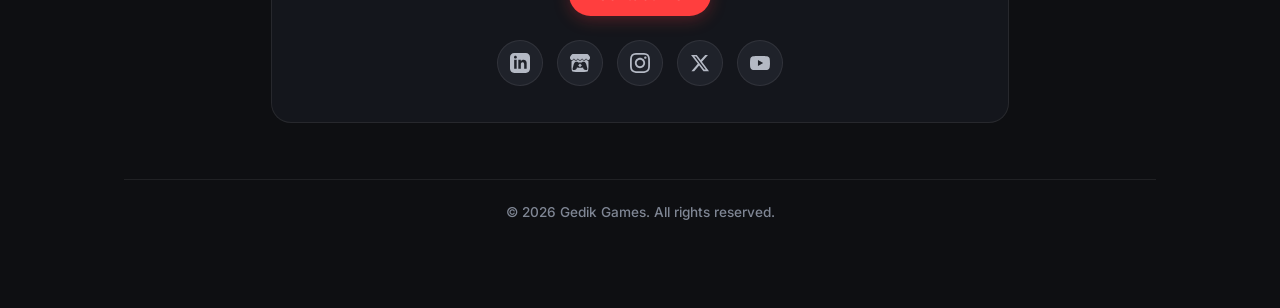
==== commit bf2d348a: "feat: redesign navbar, hero/about split, featured showcase, and game cards - Add sticky top navbar w" ====
--- a/index.html
+++ b/index.html
@@ -3,109 +3,209 @@
 <head>
     <meta charset="UTF-8">
     <meta name="viewport" content="width=device-width, initial-scale=1.0">
+    <meta name="description" content="Mehmet Ali Gedik — Game Designer portfolio showcasing Unity &amp; GameMaker projects, systems design, and playable prototypes.">
     <title>Mehmet Ali Gedik | Game Designer</title>
     <link rel="icon" type="image/png" href="assets/icons/favicon.png">
 
     <!-- STYLES: Sıralama önemlidir (CSS cascade). Yeni dosya eklerseniz responsive.css en sonda kalmalı. -->
     <link rel="stylesheet" href="css/base.css">
-    <link rel="stylesheet" href="css/components/top-actions.css">
+    <link rel="stylesheet" href="css/components/navbar.css">
+    <link rel="stylesheet" href="css/components/buttons.css">
     <link rel="stylesheet" href="css/pages/home-profile.css">
-    <link rel="stylesheet" href="css/components/buttons.css">
     <link rel="stylesheet" href="css/pages/home-projects.css">
+    <link rel="stylesheet" href="css/pages/home-about.css">
     <link rel="stylesheet" href="css/pages/project-detail.css">
     <link rel="stylesheet" href="css/components/lightbox.css">
     <link rel="stylesheet" href="css/pages/home-footer.css">
     <link rel="stylesheet" href="css/responsive.css">
 
-    <link href="https://fonts.googleapis.com/css2?family=Inter:wght@400;600;700&display=swap" rel="stylesheet">
+    <link href="https://fonts.googleapis.com/css2?family=Inter:wght@400;500;600;700;800&display=swap" rel="stylesheet">
 </head>
 <body>
 
-    <div class="top-right-actions">
-        <a href="assets/docs/mehmet-ali-gedik-cv.pdf" target="_blank" download="Mehmet Ali Gedik – CV (Game Designer).pdf" class="btn cv-btn" data-i18n="downloadCV">Download CV</a>
-        <div class="lang-switch">
-            <a href="#" id="lang-tr">TR</a> | <a href="#" id="lang-en" class="active">EN</a>
-        </div>
-    </div>
-
-    <!-- HOME VIEW -->
-    <div id="home-view" class="view-section active">
-        <div class="container">
-
-            <!-- PROFIL FOTOĞRAFI ALANI -->
-            <div class="profile-container">
-                <img src="assets/images/profile/profile.webp" alt="Mehmet Ali Gedik" class="profile-img">
-            </div>
-
-            <h1>MEHMET ALİ GEDİK</h1>
-            <div class="subtitle" data-i18n="subtitle">Game Designer</div>
-
-            <!-- KİŞİSEL BİLGİLER / HAKKINDA -->
-            <div class="bio-card">
-                <p class="bio-text" data-i18n="bioText">
-                    Game Designer specializing in core mechanics, systems design, and interactive gameplay. Currently studying Digital Game Design at Kahramanmaraş Sütçü İmam University and based in Kemer, Antalya. Passionate about bringing engaging PC and mobile experiences to life.
-                </p>
-            </div>
-
-        <!-- FEATURED PROJECT SHOWCASE -->
-        <div id="featured-project-container">
-            <!-- Injected via JS -->
-        </div>
-
-            <h2 class="section-title" data-i18n="gamesTitle">GAMES & PROJECTS</h2>
-
-            <!-- FILTER BAR -->
-            <div class="filter-bar">
-                <button class="filter-btn active" data-filter="all" data-i18n="filterAll">All</button>
-                <button class="filter-btn" data-filter="PC" data-i18n="filterPC">PC</button>
-                <button class="filter-btn" data-filter="Mobile" data-i18n="filterMobile">Mobile</button>
-                <button class="filter-btn" data-filter="Unity" data-i18n="filterUnity">Unity</button>
-            </div>
-
-            <!-- DYNAMIC PROJECTS GRID -->
-            <div id="projects-container" class="projects-grid">
-                <!-- Project cards will be injected here via JS -->
-            </div>
-
-            <!-- CURRENTLY WORKING ON -->
-            <div class="wip-card">
-                <div class="wip-label" data-i18n="wipLabel">🚧 Currently Working On 🚧</div>
-                <h3 class="wip-title">Do Something but Don't Die</h3>
-                <p class="project-desc" style="margin-bottom:0;" data-i18n="wipDesc">2D Roguelike Card Game</p>
-            </div>
-
-            <!-- İLETİŞİM BUTONU -->
-            <div id="contactBtn" class="btn" onclick="revealEmail()" data-i18n="contactBtn">Contact Me</div>
-
-            <div class="social-links">
-
-                <a href="https://www.linkedin.com/in/mehmet-ali-gedik-4412b135b/" target="_blank" class="social-btn" title="LinkedIn">
-                    <svg viewBox="0 0 24 24"><path d="M19 0h-14c-2.761 0-5 2.239-5 5v14c0 2.761 2.239 5 5 5h14c2.762 0 5-2.239 5-5v-14c0-2.761-2.238-5-5-5zm-11 19h-3v-11h3v11zm-1.5-12.268c-.966 0-1.75-.79-1.75-1.764s.784-1.764 1.75-1.764 1.75.79 1.75 1.764-.783 1.764-1.75 1.764zm13.5 12.268h-3v-5.604c0-3.368-4-3.113-4 0v5.604h-3v-11h3v1.765c1.396-2.586 7-2.777 7 2.476v6.759z"/></svg>
+    <!-- ÜST BAR (Navigasyon, CV & Dil Seçici) -->
+    <header class="site-header">
+        <div class="navbar-inner">
+            <a href="#top" class="nav-brand">GEDİK<span class="nav-brand-accent">.GAMES</span></a>
+
+            <nav class="nav-links" aria-label="Primary Navigation">
+                <a href="#games" class="nav-link" data-nav="games" data-i18n="navGames">Games</a>
+                <a href="#about" class="nav-link" data-nav="about" data-i18n="navAbout">About</a>
+                <a href="#contact" class="nav-link" data-nav="contact" data-i18n="navContact">Contact</a>
+            </nav>
+
+            <div class="nav-actions">
+                <a href="assets/docs/mehmet-ali-gedik-cv.pdf" target="_blank" download="Mehmet Ali Gedik – CV (Game Designer).pdf" class="nav-cv-btn">
+                    <svg viewBox="0 0 24 24" fill="none" stroke="currentColor" stroke-width="2.2" stroke-linecap="round" stroke-linejoin="round" aria-hidden="true">
+                        <path d="M21 15v4a2 2 0 0 1-2 2H5a2 2 0 0 1-2-2v-4"/>
+                        <polyline points="7 10 12 15 17 10"/>
+                        <line x1="12" y1="15" x2="12" y2="3"/>
+                    </svg>
+                    <span data-i18n="downloadCV">Download CV</span>
                 </a>
-
-                <a href="https://gedikmemoli.itch.io" target="_blank" class="social-btn" title="Itch.io">
-                    <svg viewBox="0 0 24 24" xmlns="http://www.w3.org/2000/svg"><title>Itch.io</title><path d="M3.13 1.338C2.08 1.96.02 4.328 0 4.95v1.03c0 1.303 1.22 2.45 2.325 2.45 1.33 0 2.436-1.102 2.436-2.41 0 1.308 1.07 2.41 2.4 2.41 1.328 0 2.362-1.102 2.362-2.41 0 1.308 1.137 2.41 2.466 2.41h.024c1.33 0 2.466-1.102 2.466-2.41 0 1.308 1.034 2.41 2.363 2.41 1.33 0 2.4-1.102 2.4-2.41 0 1.308 1.106 2.41 2.435 2.41C22.78 8.43 24 7.282 24 5.98V4.95c-.02-.62-2.082-2.99-3.13-3.612-3.253-.114-5.508-.134-8.87-.133-3.362 0-7.945.053-8.87.133zm6.376 6.477a2.74 2.74 0 0 1-.468.602c-.5.49-1.19.795-1.947.795a2.786 2.786 0 0 1-1.95-.795c-.182-.178-.32-.37-.446-.59-.127.222-.303.412-.486.59a2.788 2.788 0 0 1-1.95.795c-.092 0-.187-.025-.264-.052-.107 1.113-.152 2.176-.168 2.95v.005l-.006 1.167c.02 2.334-.23 7.564 1.03 8.85 1.952.454 5.545.662 9.15.663 3.605 0 7.198-.21 9.15-.664 1.26-1.284 1.01-6.514 1.03-8.848l-.006-1.167v-.004c-.016-.775-.06-1.838-.168-2.95-.077.026-.172.052-.263.052a2.788 2.788 0 0 1-1.95-.795c-.184-.178-.36-.368-.486-.59-.127.22-.265.412-.447.59a2.786 2.786 0 0 1-1.95.794c-.76 0-1.446-.303-1.948-.793a2.74 2.74 0 0 1-.468-.602 2.738 2.738 0 0 1-.463.602 2.787 2.787 0 0 1-1.95.794h-.16a2.787 2.787 0 0 1-1.95-.793 2.738 2.738 0 0 1-.464-.602zm-2.004 2.59v.002c.795.002 1.5 0 2.373.953.687-.072 1.406-.108 2.125-.107.72 0 1.438.035 2.125.107.873-.953 1.578-.95 2.372-.953.376 0 1.876 0 2.92 2.934l1.123 4.028c.832 2.995-.266 3.068-1.636 3.07-2.03-.075-3.156-1.55-3.156-3.025-1.124.184-2.436.276-3.748.277-1.312 0-2.624-.093-3.748-.277 0 1.475-1.125 2.95-3.156 3.026-1.37-.004-2.468-.077-1.636-3.072l1.122-4.027c1.045-2.934 2.545-2.934 2.92-2.934zM12 12.714c-.002.002-2.14 1.964-2.523 2.662l1.4-.056v1.22c0 .056.56.033 1.123.007.562.026 1.124.05 1.124-.008v-1.22l1.4.055C14.138 14.677 12 12.713 12 12.713z"/></svg>
-                </a>
-
-                <a href="https://www.instagram.com/gedikmemoli" target="_blank" class="social-btn" title="Instagram">
-                    <svg viewBox="0 0 24 24"><path d="M12 2.163c3.204 0 3.584.012 4.85.07 3.252.148 4.771 1.691 4.919 4.919.058 1.265.069 1.645.069 4.849 0 3.205-.012 3.584-.069 4.849-.149 3.225-1.664 4.771-4.919 4.919-1.266.058-1.644.07-4.85.07-3.204 0-3.584-.012-4.849-.07-3.26-.149-4.771-1.699-4.919-4.92-.058-1.265-.07-1.644-.07-4.849 0-3.204.013-3.583.07-4.849.149-3.227 1.664-4.771 4.919-4.919 1.266-.057 1.645-.069 4.849-.069zm0-2.163c-3.259 0-3.667.014-4.947.072-4.358.2-6.78 2.618-6.98 6.98-.059 1.281-.073 1.689-.073 4.948 0 3.259.014 3.668.072 4.948.2 4.358 2.618 6.78 6.98 6.98 1.281.058 1.689.072 4.948.072 3.259 0 3.668-.014 4.948-.072 4.354-.2 6.782-2.618 6.979-6.98.059-1.28.073-1.689.073-4.948 0-3.259-.014-3.667-.072-4.947-.196-4.354-2.617-6.78-6.979-6.98-1.281-.059-1.69-.073-4.949-.073zm0 5.838c-3.403 0-6.162 2.759-6.162 6.162s2.759 6.163 6.162 6.163 6.162-2.759 6.162-6.163c0-3.403-2.759-6.162-6.162-6.162zm0 10.162c-2.209 0-4-1.79-4-4 0-2.209 1.791-4 4-4s4 1.791 4 4c0 2.21-1.791 4-4 4zm6.406-11.845c-.796 0-1.441.645-1.441 1.44s.645 1.44 1.441 1.44c.795 0 1.439-.645 1.439-1.44s-.644-1.44-1.439-1.44z"/></svg>
-                </a>
-
-                <a href="https://x.com/gedikmemoli" target="_blank" class="social-btn" title="X (Twitter)">
-                    <svg viewBox="0 0 24 24"><path d="M18.244 2.25h3.308l-7.227 8.26 8.502 11.24H16.17l-5.214-6.817L4.99 21.75H1.68l7.73-8.835L1.254 2.25H8.08l4.713 6.231zm-1.161 17.52h1.833L7.084 4.126H5.117z"/></svg>
-                </a>
-
-                <a href="https://www.youtube.com/@gedikmemoli" target="_blank" class="social-btn" title="YouTube">
-                    <svg viewBox="0 0 24 24"><path d="M23.498 6.186a3.016 3.016 0 0 0-2.122-2.136C19.505 3.545 12 3.545 12 3.545s-7.505 0-9.377.505A3.017 3.017 0 0 0 .502 6.186C0 8.07 0 12 0 12s0 3.93.502 5.814a3.016 3.016 0 0 0 2.122 2.136c1.871.505 9.376.505 9.376.505s7.505 0 9.377-.505a3.015 3.015 0 0 0 2.122-2.136C24 15.93 24 12 24 12s0-3.93-.502-5.814zM9.545 15.568V8.432L15.818 12l-6.273 3.568z"/></svg>
-                </a>
-
-            </div>
-
-            <div class="footer" data-i18n="footerText">
-                &copy; 2026 Gedik Games. All rights reserved.
+                <div class="lang-switch" role="group" aria-label="Language">
+                    <a href="#" id="lang-tr">TR</a>
+                    <a href="#" id="lang-en" class="active">EN</a>
+                </div>
             </div>
         </div>
-    </div>
+    </header>
+
+    <!-- HOME VIEW -->
+    <main id="home-view" class="view-section active">
+        <div class="container">
+
+            <!-- HERO / KISA TANITIM -->
+            <section id="top" class="hero-section">
+                <div class="profile-container">
+                    <img src="assets/images/profile/profile.webp" alt="Mehmet Ali Gedik" class="profile-img">
+                </div>
+
+                <h1>MEHMET ALİ GEDİK</h1>
+                <div class="subtitle" data-i18n="subtitle">Game Designer · Systems &amp; Gameplay</div>
+
+                <div class="hero-bio">
+                    <p class="hero-bio-text" data-i18n="heroBio">
+                        Digital Game Design student crafting mechanics-driven PC and mobile games in Unity and GameMaker — from dice-based roguelites to cozy management sims.
+                    </p>
+                </div>
+            </section>
+
+            <!-- OYUNLAR & PROJELER -->
+            <section id="games" class="games-section page-section">
+                <div class="section-heading">
+                    <h2 class="section-title" data-i18n="gamesTitle">GAMES &amp; PROJECTS</h2>
+                    <p class="section-subtitle" data-i18n="gamesSubtitle">
+                        Interactive prototypes, game jam entries, and published PC &amp; mobile titles.
+                    </p>
+                </div>
+
+                <!-- FEATURED PROJECT SHOWCASE (Oyunlar kısmının en başında) -->
+                <div id="featured-project-container">
+                    <!-- Injected via JS -->
+                </div>
+
+                <!-- FILTER BAR -->
+                <div class="filter-bar">
+                    <button class="filter-btn active" data-filter="all" data-i18n="filterAll">All</button>
+                    <button class="filter-btn" data-filter="PC" data-i18n="filterPC">PC</button>
+                    <button class="filter-btn" data-filter="Mobile" data-i18n="filterMobile">Mobile</button>
+                    <button class="filter-btn" data-filter="Unity" data-i18n="filterUnity">Unity</button>
+                </div>
+
+                <!-- DYNAMIC PROJECTS GRID (Featured Project de kartlar arasında yer alır) -->
+                <div id="projects-container" class="projects-grid">
+                    <!-- Project cards will be injected here via JS -->
+                </div>
+
+                <!-- CURRENTLY WORKING ON -->
+                <div class="wip-card">
+                    <div class="wip-label" data-i18n="wipLabel">🚧 Currently Working On 🚧</div>
+                    <h3 class="wip-title">Do Something but Don't Die</h3>
+                    <p class="wip-desc" data-i18n="wipDesc">2D Roguelike Card Game</p>
+                </div>
+            </section>
+
+            <!-- DETAYLI HAKKIMDA -->
+            <section id="about" class="about-section page-section">
+                <div class="section-heading">
+                    <h2 class="section-title" data-i18n="aboutTitle">ABOUT ME</h2>
+                    <p class="section-subtitle" data-i18n="aboutSubtitle">
+                        Background, design focus, and hands-on game development experience.
+                    </p>
+                </div>
+
+                <div class="about-grid">
+                    <div class="about-card">
+                        <h3 class="about-card-title" data-i18n="aboutStoryTitle">Design Approach &amp; Journey</h3>
+                        <p class="about-paragraph" data-i18n="aboutP1">
+                            I am a Digital Game Design undergraduate at Kahramanmaraş Sütçü İmam University (2024–2028) based in Kemer, Antalya. My work centers on core gameplay loops, systems design, game economy balancing, and responsive player feedback.
+                        </p>
+                        <p class="about-paragraph" data-i18n="aboutP2">
+                            Across Unity, C#, and GameMaker, I have designed and prototyped six games spanning roguelite dungeon crawlers, shop management sims, platformers, and word puzzles. During my IT internship at Kemer Municipality, I designed and built Kelime Kültür Kemer to promote local culture and tourism through mobile gameplay.
+                        </p>
+
+                        <div class="about-skills-group">
+                            <h4 class="about-subheading" data-i18n="aboutSkillsLabel">Core Focus &amp; Tools</h4>
+                            <div class="about-pill-list">
+                                <span class="about-pill">Systems Design</span>
+                                <span class="about-pill">Core Mechanics</span>
+                                <span class="about-pill">Economy &amp; Balancing</span>
+                                <span class="about-pill">Level Design</span>
+                                <span class="about-pill">Unity &amp; C#</span>
+                                <span class="about-pill">GameMaker</span>
+                                <span class="about-pill">Agile / Trello</span>
+                            </div>
+                        </div>
+                    </div>
+
+                    <div class="about-card">
+                        <h3 class="about-card-title" data-i18n="aboutMilestonesTitle">Education &amp; Experience</h3>
+                        <div class="about-list">
+                            <div class="about-item">
+                                <span class="about-item-meta" data-i18n="expEduMeta">2024 – 2028 (Expected)</span>
+                                <strong class="about-item-title" data-i18n="expEduTitle">Kahramanmaraş Sütçü İmam University</strong>
+                                <p class="about-item-desc" data-i18n="expEduDesc">B.A. in Digital Game Design — Systems, Mechanics &amp; Level Design.</p>
+                            </div>
+
+                            <div class="about-item">
+                                <span class="about-item-meta" data-i18n="expInternMeta">July 2026 · Kemer, Antalya</span>
+                                <strong class="about-item-title" data-i18n="expInternTitle">IT Intern — Kemer Municipality</strong>
+                                <p class="about-item-desc" data-i18n="expInternDesc">Designed and developed Kelime Kültür Kemer, a mobile crossword puzzle showcasing local heritage.</p>
+                            </div>
+
+                            <div class="about-item">
+                                <span class="about-item-meta" data-i18n="expJamMeta">Game Jams &amp; Certifications</span>
+                                <strong class="about-item-title" data-i18n="expJamTitle">Rapid Prototyping &amp; Teamwork</strong>
+                                <p class="about-item-desc" data-i18n="expJamDesc">Game Jam Trabzon 2026, Akdeniz Game Jam, KİÜ Game Jam Team, and edX Generative AI for Games Development.</p>
+                            </div>
+                        </div>
+                    </div>
+                </div>
+            </section>
+
+            <!-- İLETİŞİM -->
+            <section id="contact" class="contact-section page-section">
+                <div class="section-heading">
+                    <h2 class="section-title" data-i18n="contactTitle">CONTACT</h2>
+                </div>
+
+                <div class="contact-card">
+                    <p class="contact-lead" data-i18n="contactLead">
+                        Open to game design internships, freelance collaborations, and game jam teams.
+                    </p>
+
+                    <div id="contactBtn" class="btn" onclick="revealEmail()" data-i18n="contactBtn">Contact Me</div>
+
+                    <div class="social-links">
+                        <a href="https://www.linkedin.com/in/mehmet-ali-gedik-4412b135b/" target="_blank" class="social-btn" title="LinkedIn" aria-label="LinkedIn">
+                            <svg viewBox="0 0 24 24"><path d="M19 0h-14c-2.761 0-5 2.239-5 5v14c0 2.761 2.239 5 5 5h14c2.762 0 5-2.239 5-5v-14c0-2.761-2.238-5-5-5zm-11 19h-3v-11h3v11zm-1.5-12.268c-.966 0-1.75-.79-1.75-1.764s.784-1.764 1.75-1.764 1.75.79 1.75 1.764-.783 1.764-1.75 1.764zm13.5 12.268h-3v-5.604c0-3.368-4-3.113-4 0v5.604h-3v-11h3v1.765c1.396-2.586 7-2.777 7 2.476v6.759z"/></svg>
+                        </a>
+
+                        <a href="https://gedikmemoli.itch.io" target="_blank" class="social-btn" title="Itch.io" aria-label="Itch.io">
+                            <svg viewBox="0 0 24 24" xmlns="http://www.w3.org/2000/svg"><title>Itch.io</title><path d="M3.13 1.338C2.08 1.96.02 4.328 0 4.95v1.03c0 1.303 1.22 2.45 2.325 2.45 1.33 0 2.436-1.102 2.436-2.41 0 1.308 1.07 2.41 2.4 2.41 1.328 0 2.362-1.102 2.362-2.41 0 1.308 1.137 2.41 2.466 2.41h.024c1.33 0 2.466-1.102 2.466-2.41 0 1.308 1.034 2.41 2.363 2.41 1.33 0 2.4-1.102 2.4-2.41 0 1.308 1.106 2.41 2.435 2.41C22.78 8.43 24 7.282 24 5.98V4.95c-.02-.62-2.082-2.99-3.13-3.612-3.253-.114-5.508-.134-8.87-.133-3.362 0-7.945.053-8.87.133zm6.376 6.477a2.74 2.74 0 0 1-.468.602c-.5.49-1.19.795-1.947.795a2.786 2.786 0 0 1-1.95-.795c-.182-.178-.32-.37-.446-.59-.127.222-.303.412-.486.59a2.788 2.788 0 0 1-1.95.795c-.092 0-.187-.025-.264-.052-.107 1.113-.152 2.176-.168 2.95v.005l-.006 1.167c.02 2.334-.23 7.564 1.03 8.85 1.952.454 5.545.662 9.15.663 3.605 0 7.198-.21 9.15-.664 1.26-1.284 1.01-6.514 1.03-8.848l-.006-1.167v-.004c-.016-.775-.06-1.838-.168-2.95-.077.026-.172.052-.263.052a2.788 2.788 0 0 1-1.95-.795c-.184-.178-.36-.368-.486-.59-.127.22-.265.412-.447.59a2.786 2.786 0 0 1-1.95.794c-.76 0-1.446-.303-1.948-.793a2.74 2.74 0 0 1-.468-.602 2.738 2.738 0 0 1-.463.602 2.787 2.787 0 0 1-1.95.794h-.16a2.787 2.787 0 0 1-1.95-.793 2.738 2.738 0 0 1-.464-.602zm-2.004 2.59v.002c.795.002 1.5 0 2.373.953.687-.072 1.406-.108 2.125-.107.72 0 1.438.035 2.125.107.873-.953 1.578-.95 2.372-.953.376 0 1.876 0 2.92 2.934l1.123 4.028c.832 2.995-.266 3.068-1.636 3.07-2.03-.075-3.156-1.55-3.156-3.025-1.124.184-2.436.276-3.748.277-1.312 0-2.624-.093-3.748-.277 0 1.475-1.125 2.95-3.156 3.026-1.37-.004-2.468-.077-1.636-3.072l1.122-4.027c1.045-2.934 2.545-2.934 2.92-2.934zM12 12.714c-.002.002-2.14 1.964-2.523 2.662l1.4-.056v1.22c0 .056.56.033 1.123.007.562.026 1.124.05 1.124-.008v-1.22l1.4.055C14.138 14.677 12 12.713 12 12.713z"/></svg>
+                        </a>
+
+                        <a href="https://www.instagram.com/gedikmemoli" target="_blank" class="social-btn" title="Instagram" aria-label="Instagram">
+                            <svg viewBox="0 0 24 24"><path d="M12 2.163c3.204 0 3.584.012 4.85.07 3.252.148 4.771 1.691 4.919 4.919.058 1.265.069 1.645.069 4.849 0 3.205-.012 3.584-.069 4.849-.149 3.225-1.664 4.771-4.919 4.919-1.266.058-1.644.07-4.85.07-3.204 0-3.584-.012-4.849-.07-3.26-.149-4.771-1.699-4.919-4.92-.058-1.265-.07-1.644-.07-4.849 0-3.204.013-3.583.07-4.849.149-3.227 1.664-4.771 4.919-4.919 1.266-.057 1.645-.069 4.849-.069zm0-2.163c-3.259 0-3.667.014-4.947.072-4.358.2-6.78 2.618-6.98 6.98-.059 1.281-.073 1.689-.073 4.948 0 3.259.014 3.668.072 4.948.2 4.358 2.618 6.78 6.98 6.98 1.281.058 1.689.072 4.948.072 3.259 0 3.668-.014 4.948-.072 4.354-.2 6.782-2.618 6.979-6.98.059-1.28.073-1.689.073-4.948 0-3.259-.014-3.667-.072-4.947-.196-4.354-2.617-6.78-6.979-6.98-1.281-.059-1.69-.073-4.949-.073zm0 5.838c-3.403 0-6.162 2.759-6.162 6.162s2.759 6.163 6.162 6.163 6.162-2.759 6.162-6.163c0-3.403-2.759-6.162-6.162-6.162zm0 10.162c-2.209 0-4-1.79-4-4 0-2.209 1.791-4 4-4s4 1.791 4 4c0 2.21-1.791 4-4 4zm6.406-11.845c-.796 0-1.441.645-1.441 1.44s.645 1.44 1.441 1.44c.795 0 1.439-.645 1.439-1.44s-.644-1.44-1.439-1.44z"/></svg>
+                        </a>
+
+                        <a href="https://x.com/gedikmemoli" target="_blank" class="social-btn" title="X (Twitter)" aria-label="X (Twitter)">
+                            <svg viewBox="0 0 24 24"><path d="M18.244 2.25h3.308l-7.227 8.26 8.502 11.24H16.17l-5.214-6.817L4.99 21.75H1.68l7.73-8.835L1.254 2.25H8.08l4.713 6.231zm-1.161 17.52h1.833L7.084 4.126H5.117z"/></svg>
+                        </a>
+
+                        <a href="https://www.youtube.com/@gedikmemoli" target="_blank" class="social-btn" title="YouTube" aria-label="YouTube">
+                            <svg viewBox="0 0 24 24"><path d="M23.498 6.186a3.016 3.016 0 0 0-2.122-2.136C19.505 3.545 12 3.545 12 3.545s-7.505 0-9.377.505A3.017 3.017 0 0 0 .502 6.186C0 8.07 0 12 0 12s0 3.93.502 5.814a3.016 3.016 0 0 0 2.122 2.136c1.871.505 9.376.505 9.376.505s7.505 0 9.377-.505a3.015 3.015 0 0 0 2.122-2.136C24 15.93 24 12 24 12s0-3.93-.502-5.814zM9.545 15.568V8.432L15.818 12l-6.273 3.568z"/></svg>
+                        </a>
+                    </div>
+                </div>
+            </section>
+
+            <footer class="footer" data-i18n="footerText">
+                &copy; 2026 Gedik Games. All rights reserved.
+            </footer>
+        </div>
+    </main>
 
     <!-- PROJECT DETAIL VIEW -->
     <div id="project-view" class="view-section">
@@ -169,7 +269,7 @@
     <!-- LIGHTBOX MODAL -->
     <div id="lightbox" class="lightbox">
         <span class="lightbox-close">&times;</span>
-        <img class="lightbox-content" id="lightbox-img">
+        <img class="lightbox-content" id="lightbox-img" alt="Expanded media preview">
     </div>
 
     <!-- SCRIPTS: Sıralama önemlidir. Önce veriler, en son main.js -->
--- a/css/base.css
+++ b/css/base.css
@@ -1,13 +1,37 @@
 /* =========================================================
-   BASE — Genel sayfa, konteyner ve SPA görünüm geçişleri
+   BASE — Renk değişkenleri, genel sayfa, konteyner ve SPA geçişleri
    ========================================================= */
 
+:root {
+    --bg-page: #0e0f12;
+    --bg-surface: rgba(24, 26, 32, 0.72);
+    --bg-surface-solid: #17191f;
+    --bg-elevated: #1f222a;
+    --border-subtle: rgba(255, 255, 255, 0.08);
+    --border-strong: rgba(255, 255, 255, 0.16);
+    --accent: #ff3e3e;
+    --accent-hover: #e62e2e;
+    --accent-soft: rgba(255, 62, 62, 0.14);
+    --text-primary: #f3f4f6;
+    --text-secondary: #b4b9c4;
+    --text-muted: #7f8694;
+    --container-max: 1080px;
+    --navbar-height: 68px;
+}
+
+html {
+    scroll-behavior: smooth;
+}
+
 body {
-    background-color: #121212;
-    color: #e0e0e0;
+    background-color: var(--bg-page);
+    background-image: radial-gradient(ellipse 80% 45% at 50% 0%, rgba(255, 62, 62, 0.07), transparent 65%);
+    background-repeat: no-repeat;
+    color: var(--text-primary);
     font-family: 'Inter', -apple-system, BlinkMacSystemFont, "Segoe UI", Roboto, Helvetica, Arial, sans-serif;
     margin: 0;
-    padding: 40px 0;
+    padding: 0 0 48px 0;
+    min-height: 100vh;
     display: flex;
     flex-direction: column;
     align-items: center;
@@ -18,29 +42,71 @@
 }
 
 .container {
-    max-width: 1000px; /* Widened slightly for the detail view */
-    padding: 20px;
+    max-width: var(--container-max);
+    padding: 24px 24px 40px 24px;
     width: 100%;
+    margin: 0 auto;
     box-sizing: border-box;
+}
+
+.page-section {
+    scroll-margin-top: calc(var(--navbar-height) + 28px);
+}
+
+.section-heading {
+    margin-bottom: 28px;
+    text-align: center;
+}
+
+.section-title {
+    margin: 0 0 10px 0;
+    font-size: 1.9rem;
+    color: #fff;
+    font-weight: 800;
+    letter-spacing: 0.04em;
+    display: inline-block;
+    position: relative;
+    padding-bottom: 12px;
+}
+
+.section-title::after {
+    content: "";
+    position: absolute;
+    left: 50%;
+    bottom: 0;
+    transform: translateX(-50%);
+    width: 48px;
+    height: 3px;
+    border-radius: 999px;
+    background-color: var(--accent);
+}
+
+.section-subtitle {
+    margin: 0 auto;
+    max-width: 560px;
+    font-size: 0.98rem;
+    color: var(--text-secondary);
+    line-height: 1.6;
 }
 
 /* --- VIEW SECTIONS (SPA Routing) --- */
 .view-section {
     display: none;
+    width: 100%;
 }
+
 .view-section.active {
     display: block;
-    animation: fadeSlideIn 0.5s cubic-bezier(0.25, 0.8, 0.25, 1) forwards;
+    animation: fadeSlideIn 0.45s cubic-bezier(0.25, 0.8, 0.25, 1) forwards;
 }
 
 @keyframes fadeSlideIn {
     0% {
         opacity: 0;
-        transform: translateY(20px);
+        transform: translateY(16px);
     }
     100% {
         opacity: 1;
         transform: translateY(0);
     }
 }
-
--- a/css/components/navbar.css
+++ b/css/components/navbar.css
@@ -0,0 +1,156 @@
+/* =========================================================
+   NAVBAR — Sabit üst bar, yer imleri, CV butonu ve dil seçici
+   ========================================================= */
+
+.site-header {
+    position: sticky;
+    top: 0;
+    z-index: 200;
+    width: 100%;
+    background: rgba(14, 15, 18, 0.84);
+    backdrop-filter: blur(14px);
+    -webkit-backdrop-filter: blur(14px);
+    border-bottom: 1px solid var(--border-subtle);
+}
+
+.navbar-inner {
+    max-width: var(--container-max);
+    margin: 0 auto;
+    padding: 0 24px;
+    min-height: var(--navbar-height);
+    display: flex;
+    align-items: center;
+    justify-content: space-between;
+    gap: 20px;
+    box-sizing: border-box;
+}
+
+.nav-brand {
+    display: inline-flex;
+    align-items: center;
+    color: #fff;
+    text-decoration: none;
+    font-size: 0.95rem;
+    font-weight: 800;
+    letter-spacing: 0.06em;
+    text-transform: uppercase;
+    white-space: nowrap;
+    transition: color 0.25s ease;
+}
+
+.nav-brand-accent {
+    color: var(--accent);
+}
+
+.nav-brand:hover {
+    color: #fff;
+}
+
+.nav-links {
+    display: flex;
+    align-items: center;
+    gap: 6px;
+}
+
+.nav-link {
+    display: inline-flex;
+    align-items: center;
+    height: 36px;
+    padding: 0 14px;
+    border-radius: 999px;
+    color: var(--text-secondary);
+    text-decoration: none;
+    font-size: 0.9rem;
+    font-weight: 600;
+    white-space: nowrap;
+    transition: color 0.2s ease, background-color 0.2s ease;
+}
+
+.nav-link:hover {
+    color: #fff;
+    background-color: rgba(255, 255, 255, 0.06);
+}
+
+.nav-link.active {
+    color: #fff;
+    background-color: rgba(255, 62, 62, 0.14);
+}
+
+/* Sağ taraftaki aksiyonlar: CV ve dil seçici aynı yükseklikte ve simetrik */
+.nav-actions {
+    display: flex;
+    align-items: center;
+    gap: 10px;
+    flex-shrink: 0;
+}
+
+.nav-cv-btn {
+    height: 36px;
+    padding: 0 15px;
+    box-sizing: border-box;
+    background: var(--accent-soft);
+    border: 1px solid rgba(255, 62, 62, 0.38);
+    color: #ff6b6b;
+    border-radius: 999px;
+    font-size: 0.85rem;
+    font-weight: 600;
+    text-decoration: none;
+    display: inline-flex;
+    align-items: center;
+    justify-content: center;
+    gap: 7px;
+    line-height: 1;
+    white-space: nowrap;
+    transition: background-color 0.25s ease, color 0.25s ease, border-color 0.25s ease, transform 0.2s ease;
+}
+
+.nav-cv-btn svg {
+    width: 15px;
+    height: 15px;
+    flex-shrink: 0;
+}
+
+.nav-cv-btn:hover {
+    background-color: var(--accent);
+    color: #fff;
+    border-color: var(--accent);
+    transform: translateY(-1px);
+}
+
+/* --- LANGUAGE SWITCH --- */
+.lang-switch {
+    height: 36px;
+    padding: 3px;
+    box-sizing: border-box;
+    background: rgba(255, 255, 255, 0.04);
+    border: 1px solid var(--border-subtle);
+    border-radius: 999px;
+    display: inline-flex;
+    align-items: center;
+    gap: 2px;
+}
+
+.lang-switch a {
+    height: 28px;
+    padding: 0 10px;
+    border-radius: 999px;
+    display: inline-flex;
+    align-items: center;
+    justify-content: center;
+    color: var(--text-muted);
+    text-decoration: none;
+    font-size: 0.8rem;
+    font-weight: 700;
+    letter-spacing: 0.04em;
+    line-height: 1;
+    transition: color 0.2s ease, background-color 0.2s ease;
+}
+
+.lang-switch a:hover {
+    color: #fff;
+}
+
+.lang-switch a.active {
+    background-color: var(--accent);
+    color: #fff;
+}
--- a/css/components/buttons.css
+++ b/css/components/buttons.css
@@ -2,46 +2,56 @@
    BUTTONS — Genel .btn butonu ve iletişim (e-posta) butonu
    ========================================================= */
 
-/* --- BUTTONS --- */
 .btn {
     display: inline-flex;
     align-items: center;
     justify-content: center;
-    margin-top: 40px;
-    padding: 12px 32px;
-    background-color: #ff3e3e;
+    gap: 8px;
+    padding: 12px 28px;
+    background-color: var(--accent);
     color: white;
+    font-size: 0.95rem;
     font-weight: 700;
-    border-radius: 30px;
+    border-radius: 999px;
+    border: none;
+    text-decoration: none;
     cursor: pointer;
-    transition: all 0.3s cubic-bezier(0.25, 0.8, 0.25, 1);
+    transition: transform 0.25s ease, background-color 0.25s ease, box-shadow 0.25s ease;
     white-space: nowrap;
     overflow: hidden;
-    box-shadow: 0 4px 15px rgba(255, 62, 62, 0.3);
+    box-shadow: 0 4px 16px rgba(255, 62, 62, 0.25);
 }
 
 .btn:hover {
-    transform: translateY(-3px);
-    background-color: #e62e2e;
-    box-shadow: 0 6px 20px rgba(255, 62, 62, 0.4);
+    transform: translateY(-2px);
+    background-color: var(--accent-hover);
+    box-shadow: 0 8px 22px rgba(255, 62, 62, 0.35);
 }
 
 .btn.expanded {
-    background-color: #1f1f1f;
-    border: 1px solid #ff3e3e;
+    background-color: var(--bg-elevated);
+    border: 1px solid rgba(255, 62, 62, 0.55);
     padding: 0;
     box-shadow: none;
 }
 
+.btn.expanded:hover {
+    background-color: rgba(255, 62, 62, 0.14);
+    transform: translateY(-2px);
+    box-shadow: 0 6px 18px rgba(0, 0, 0, 0.35);
+}
+
 .btn.expanded a {
-    display: block;
-    padding: 12px 40px;
-    color: #ff3e3e;
+    display: inline-flex;
+    align-items: center;
+    gap: 8px;
+    padding: 12px 28px;
+    color: #ff6b6b;
     text-decoration: none;
+    font-weight: 600;
     cursor: pointer;
 }
 
 .btn.expanded a:hover {
     color: #fff;
 }
-
--- a/css/pages/home-profile.css
+++ b/css/pages/home-profile.css
@@ -1,70 +1,76 @@
 /* =========================================================
-   HOME / PROFILE — Profil fotoğrafı, isim, alt başlık ve bio kartı
+   HOME / PROFILE — Üst Hero: Profil fotoğrafı, isim ve kısa tanıtım
    ========================================================= */
+
+.hero-section {
+    padding-top: 28px;
+    padding-bottom: 16px;
+}
 
 /* --- PROFILE PICTURE --- */
 .profile-container {
-    width: 350px;
-    height: 350px;
+    width: 210px;
+    height: 210px;
     margin: 0 auto 20px auto;
     border-radius: 50%;
-    border: 3px solid #ff3e3e;
-    box-shadow: 0 0 25px rgba(255, 62, 62, 0.3);
+    border: 2px solid rgba(255, 62, 62, 0.78);
+    background: radial-gradient(circle at 50% 35%, #2a2d38 0%, #14161c 100%);
+    box-shadow: 0 12px 32px rgba(0, 0, 0, 0.45);
     overflow: hidden;
-    transition: transform 0.4s ease, box-shadow 0.4s ease;
+    transition: transform 0.35s ease, box-shadow 0.35s ease;
 }
 
 .profile-img {
     width: 100%;
     height: 100%;
     object-fit: cover;
-    transition: transform 0.4s ease;
+    object-position: center top;
+    display: block;
+    transition: transform 0.35s ease;
 }
 
 .profile-container:hover {
-    transform: translateY(-5px);
-    box-shadow: 0 10px 30px rgba(255, 62, 62, 0.5);
+    transform: translateY(-4px);
+    box-shadow: 0 16px 38px rgba(255, 62, 62, 0.2);
 }
 
 .profile-container:hover .profile-img {
-    transform: scale(1.05);
+    transform: scale(1.04);
 }
 
 h1 {
-    font-size: 2.8rem;
-    margin-bottom: 5px;
-    color: #ff3e3e;
+    font-size: 2.6rem;
+    margin: 8px 0 6px 0;
+    color: #fff;
     text-transform: uppercase;
-    letter-spacing: 2px;
-    margin-top: 10px;
+    letter-spacing: 0.06em;
     font-weight: 800;
 }
 
 .subtitle {
-    font-size: 1.1rem;
-    color: #a0a0a0;
-    margin-bottom: 24px;
+    font-size: 1.05rem;
+    color: var(--accent);
+    margin-bottom: 20px;
     font-weight: 600;
-    letter-spacing: 1px;
+    letter-spacing: 0.04em;
 }
 
-/* --- BIO CARD --- */
-.bio-card {
-    background: rgba(26, 26, 26, 0.6);
+/* --- SHORT HERO BIO --- */
+.hero-bio {
+    background: var(--bg-surface);
     backdrop-filter: blur(12px);
-    border: 1px solid rgba(255, 255, 255, 0.05);
-    border-radius: 12px;
-    padding: 24px;
-    margin: 0 auto 40px auto;
-    max-width: 650px;
+    border: 1px solid var(--border-subtle);
+    border-radius: 14px;
+    padding: 18px 26px;
+    margin: 0 auto;
+    max-width: 640px;
     text-align: center;
-    box-shadow: 0 4px 20px rgba(0,0,0,0.2);
+    box-shadow: 0 8px 24px rgba(0, 0, 0, 0.22);
 }
 
-.bio-text {
-    font-size: 1.05rem;
-    color: #cccccc;
-    line-height: 1.7;
+.hero-bio-text {
+    font-size: 1rem;
+    color: var(--text-secondary);
+    line-height: 1.68;
     margin: 0;
 }
-
--- a/css/pages/home-projects.css
+++ b/css/pages/home-projects.css
@@ -1,228 +1,281 @@
 /* =========================================================
-   HOME / PROJECTS — Bölüm başlığı, öne çıkan proje, filtre ve proje kartları
+   HOME / PROJECTS — Oyunlar bölümü, öne çıkan vitrin, filtre ve kartlar
    ========================================================= */
 
-/* --- GAMES & PROJECTS FILTER BAR --- */
-.section-title {
-    margin-top: 30px;
-    margin-bottom: 20px;
-    font-size: 2rem;
-    color: #fff;
-    border-bottom: 2px solid #333;
-    padding-bottom: 12px;
-    display: inline-block;
-    font-weight: 700;
-}
-
-/* --- FEATURED PROJECT SHOWCASE --- */
+.games-section {
+    margin-top: 56px;
+}
+
+/* --- FEATURED PROJECT SHOWCASE (Oyunlar kısmının en başında) --- */
 #featured-project-container {
     width: 100%;
-    margin-bottom: 60px;
+    margin-bottom: 36px;
 }
 
 .featured-card {
-    position: relative;
+    display: grid;
+    grid-template-columns: 1fr 1.2fr;
+    align-items: stretch;
     width: 100%;
     border-radius: 20px;
     overflow: hidden;
-    background-size: cover;
-    background-position: center;
-    background-color: #1a1a1a;
-    box-shadow: 0 10px 40px rgba(0, 0, 0, 0.6);
-    transition: transform 0.4s ease, box-shadow 0.4s ease;
-    border: 1px solid rgba(255, 255, 255, 0.1);
+    background: linear-gradient(135deg, rgba(28, 30, 38, 0.92) 0%, rgba(19, 20, 26, 0.96) 100%);
+    border: 1px solid var(--border-subtle);
+    box-shadow: 0 16px 40px rgba(0, 0, 0, 0.45);
+    transition: transform 0.35s ease, border-color 0.35s ease, box-shadow 0.35s ease;
+    text-align: left;
 }
 
 .featured-card:hover {
-    transform: translateY(-5px);
-    box-shadow: 0 15px 50px rgba(255, 62, 62, 0.2);
-}
-
-.featured-overlay {
-    background: linear-gradient(to right, rgba(18, 18, 18, 0.95) 0%, rgba(18, 18, 18, 0.7) 50%, rgba(18, 18, 18, 0.3) 100%);
-    padding: 60px 40px;
+    transform: translateY(-4px);
+    border-color: rgba(255, 62, 62, 0.38);
+    box-shadow: 0 20px 46px rgba(0, 0, 0, 0.55);
+}
+
+.featured-content {
+    padding: 34px 36px;
     display: flex;
     flex-direction: column;
     align-items: flex-start;
-    text-align: left;
+    justify-content: center;
+    box-sizing: border-box;
+}
+
+.featured-badge {
+    background: var(--accent-soft);
+    color: #ff6b6b;
+    padding: 5px 13px;
+    border-radius: 999px;
+    font-size: 0.78rem;
+    font-weight: 700;
+    text-transform: uppercase;
+    letter-spacing: 0.08em;
+    border: 1px solid rgba(255, 62, 62, 0.35);
+    margin-bottom: 16px;
+}
+
+.featured-title {
+    font-size: 2.35rem;
+    color: #fff;
+    margin: 0 0 12px 0;
+    font-weight: 800;
+    letter-spacing: -0.01em;
+}
+
+.featured-desc {
+    font-size: 1rem;
+    color: var(--text-secondary);
+    line-height: 1.65;
+    margin: 0 0 20px 0;
+}
+
+.featured-tags {
+    display: flex;
+    gap: 8px;
+    flex-wrap: wrap;
+    margin-bottom: 26px;
+}
+
+.featured-btn {
+    padding: 11px 24px;
+    background-color: var(--accent);
+    color: #fff;
+    border-radius: 10px;
+    font-size: 0.95rem;
+    font-weight: 700;
+    text-decoration: none;
+    display: inline-flex;
+    align-items: center;
+    gap: 8px;
+    transition: background-color 0.25s ease, transform 0.2s ease;
+}
+
+.featured-btn:hover {
+    background-color: var(--accent-hover);
+    transform: translateY(-2px);
+}
+
+.featured-media {
+    position: relative;
+    display: block;
+    aspect-ratio: 16 / 9;
+    background-color: #14151a;
+    border-left: 1px solid var(--border-subtle);
+    overflow: hidden;
+}
+
+.featured-img {
+    width: 100%;
     height: 100%;
-    box-sizing: border-box;
-}
-
-.featured-badge {
-    background: rgba(255, 62, 62, 0.2);
-    color: #ff3e3e;
-    padding: 6px 16px;
-    border-radius: 20px;
-    font-size: 0.85rem;
-    font-weight: 800;
-    text-transform: uppercase;
-    letter-spacing: 1px;
-    border: 1px solid rgba(255, 62, 62, 0.4);
-    margin-bottom: 20px;
-    box-shadow: 0 0 15px rgba(255, 62, 62, 0.3);
-}
-
-.featured-title {
-    font-size: 3rem;
-    color: #fff;
-    margin: 0 0 15px 0;
-    font-weight: 800;
-    text-shadow: 0 2px 10px rgba(0, 0, 0, 0.8);
-}
-
-.featured-desc {
-    font-size: 1.1rem;
-    color: #ccc;
-    max-width: 60%;
-    line-height: 1.6;
-    margin-bottom: 25px;
-    text-shadow: 0 1px 5px rgba(0, 0, 0, 0.8);
-}
-
-.featured-tags {
-    display: flex;
+    object-fit: cover;
+    display: block;
+    transition: transform 0.45s ease;
+}
+
+.featured-card:hover .featured-img {
+    transform: scale(1.03);
+}
+
+/* --- FILTER BAR --- */
+.filter-bar {
+    display: flex;
+    justify-content: center;
     gap: 10px;
-    margin-bottom: 30px;
-}
-
-.featured-btn {
-    font-size: 1.1rem;
-    padding: 12px 30px;
-}
-
-.filter-bar {
-    display: flex;
-    justify-content: center;
-    gap: 12px;
-    margin-bottom: 30px;
+    margin-bottom: 28px;
     flex-wrap: wrap;
 }
 
 .filter-btn {
-    background: rgba(26, 26, 26, 0.6);
-    backdrop-filter: blur(12px);
-    border: 1px solid rgba(255, 255, 255, 0.1);
-    color: #aaa;
-    padding: 8px 16px;
-    border-radius: 20px;
+    background: rgba(255, 255, 255, 0.04);
+    border: 1px solid var(--border-subtle);
+    color: var(--text-secondary);
+    padding: 8px 18px;
+    border-radius: 999px;
     cursor: pointer;
+    font-family: inherit;
     font-weight: 600;
-    font-size: 0.9rem;
-    transition: all 0.3s ease;
+    font-size: 0.88rem;
+    transition: all 0.25s ease;
 }
 
 .filter-btn:hover {
     color: #fff;
-    border-color: rgba(255, 62, 62, 0.5);
+    border-color: var(--border-strong);
+    background: rgba(255, 255, 255, 0.07);
 }
 
 .filter-btn.active {
-    background: rgba(255, 62, 62, 0.15);
-    color: #ff3e3e;
-    border-color: #ff3e3e;
-}
-
+    background: var(--accent-soft);
+    color: #ff6b6b;
+    border-color: rgba(255, 62, 62, 0.55);
+}
+
+/* --- PROJECTS GRID (3 sütun, düzenli ve simetrik kartlar) --- */
 .projects-grid {
     display: grid;
-    grid-template-columns: repeat(auto-fit, minmax(300px, 1fr));
+    grid-template-columns: repeat(3, minmax(0, 1fr));
     gap: 24px;
-    margin-top: 10px;
-}
-
-/* Project Card Glassmorphism */
+}
+
 .project-card {
-    background: rgba(26, 26, 26, 0.6);
+    background: var(--bg-surface);
     backdrop-filter: blur(12px);
-    border: 1px solid rgba(255, 255, 255, 0.05);
+    border: 1px solid var(--border-subtle);
     border-radius: 16px;
-    padding: 24px;
+    overflow: hidden;
     text-align: left;
-    transition: transform 0.4s ease, border-color 0.4s ease, box-shadow 0.4s ease;
+    text-decoration: none;
+    color: inherit;
     display: flex;
     flex-direction: column;
-    overflow: hidden;
+    transition: transform 0.3s ease, border-color 0.3s ease, box-shadow 0.3s ease;
 }
 
 .project-card:hover {
-    transform: translateY(-8px);
-    border-color: rgba(255, 62, 62, 0.5);
-    box-shadow: 0 10px 30px rgba(0, 0, 0, 0.5), 0 0 15px rgba(255, 62, 62, 0.1);
+    transform: translateY(-6px);
+    border-color: rgba(255, 62, 62, 0.48);
+    box-shadow: 0 14px 32px rgba(0, 0, 0, 0.45);
+}
+
+.project-thumb-wrap {
+    position: relative;
+    width: 100%;
+    aspect-ratio: 16 / 10;
+    background-color: #14151a;
+    border-bottom: 1px solid var(--border-subtle);
+    overflow: hidden;
 }
 
 .project-img {
     width: 100%;
-    height: 180px;
-    background-color: #1f1f1f;
-    border-radius: 10px;
-    margin-bottom: 20px;
-    object-fit: contain;
-    padding: 10px;
-    box-sizing: border-box;
-    display: flex;
+    height: 100%;
+    object-fit: cover;
+    object-position: center center;
+    display: block;
+    transition: transform 0.4s ease;
+}
+
+.project-card:hover .project-img {
+    transform: scale(1.04);
+}
+
+.card-featured-pill {
+    position: absolute;
+    top: 12px;
+    right: 12px;
+    background: rgba(14, 15, 18, 0.84);
+    backdrop-filter: blur(8px);
+    color: #ff6b6b;
+    border: 1px solid rgba(255, 62, 62, 0.45);
+    padding: 4px 10px;
+    border-radius: 999px;
+    font-size: 0.72rem;
+    font-weight: 700;
+    letter-spacing: 0.04em;
+    text-transform: uppercase;
+}
+
+.project-body {
+    padding: 20px 22px 22px;
+    display: flex;
+    flex-direction: column;
+    flex-grow: 1;
+}
+
+.project-title {
+    font-size: 1.28rem;
+    color: #fff;
+    margin: 0 0 10px 0;
+    font-weight: 700;
+    line-height: 1.3;
+}
+
+.project-tags {
+    display: flex;
+    gap: 8px;
+    margin-bottom: 12px;
+    flex-wrap: wrap;
+}
+
+.tag {
+    background-color: var(--accent-soft);
+    color: #ff6b6b;
+    padding: 4px 10px;
+    border-radius: 999px;
+    font-size: 0.72rem;
+    font-weight: 700;
+    letter-spacing: 0.04em;
+    text-transform: uppercase;
+    border: 1px solid rgba(255, 62, 62, 0.28);
+}
+
+.project-desc {
+    font-size: 0.92rem;
+    color: var(--text-secondary);
+    margin: 0 0 20px 0;
+    line-height: 1.58;
+    flex-grow: 1;
+    display: -webkit-box;
+    -webkit-line-clamp: 3;
+    -webkit-box-orient: vertical;
+    overflow: hidden;
+}
+
+.project-card-action {
+    display: inline-flex;
     align-items: center;
     justify-content: center;
-    color: #555;
-    transition: transform 0.4s ease;
-}
-
-.project-card:hover .project-img {
-    transform: scale(1.03);
-}
-
-.project-title {
-    font-size: 1.5rem;
-    color: #fff;
-    margin: 0 0 12px 0;
-    font-weight: 700;
-}
-
-.project-tags {
-    display: flex;
-    gap: 8px;
-    margin-bottom: 16px;
-    flex-wrap: wrap;
-}
-
-.tag {
-    background-color: rgba(255, 62, 62, 0.1);
-    color: #ff3e3e;
-    padding: 4px 10px;
-    border-radius: 20px;
-    font-size: 0.75rem;
-    font-weight: 700;
-    text-transform: uppercase;
-    border: 1px solid rgba(255, 62, 62, 0.3);
-    transition: box-shadow 0.3s ease;
-}
-
-.project-card:hover .tag {
-    box-shadow: 0 0 10px rgba(255, 62, 62, 0.3);
-}
-
-.project-desc {
-    font-size: 0.95rem;
-    color: #aaa;
-    margin-bottom: 20px;
-    line-height: 1.6;
-    flex-grow: 1;
-}
-
-.play-btn {
-    display: inline-block;
-    padding: 10px 20px;
-    background-color: #333;
-    color: white;
-    text-decoration: none;
-    border-radius: 8px;
-    font-size: 0.95rem;
+    padding: 10px 16px;
+    background-color: rgba(255, 255, 255, 0.06);
+    border: 1px solid var(--border-subtle);
+    color: #fff;
+    border-radius: 10px;
+    font-size: 0.9rem;
     font-weight: 600;
-    transition: background 0.3s, transform 0.2s;
-    text-align: center;
-}
-
-.play-btn:hover {
-    background-color: #ff3e3e;
-    transform: translateY(-2px);
-}
-
+    transition: background-color 0.25s ease, border-color 0.25s ease;
+}
+
+.project-card:hover .project-card-action {
+    background-color: var(--accent);
+    border-color: var(--accent);
+}
--- a/css/pages/home-about.css
+++ b/css/pages/home-about.css
@@ -0,0 +1,112 @@
+/* =========================================================
+   HOME / ABOUT — Detaylı Hakkımda bölümü
+   ========================================================= */
+
+.about-section {
+    margin-top: 72px;
+}
+
+.about-grid {
+    display: grid;
+    grid-template-columns: 1.2fr 1fr;
+    gap: 24px;
+    text-align: left;
+    align-items: stretch;
+}
+
+.about-card {
+    background: var(--bg-surface);
+    backdrop-filter: blur(12px);
+    border: 1px solid var(--border-subtle);
+    border-radius: 16px;
+    padding: 28px;
+    display: flex;
+    flex-direction: column;
+    gap: 16px;
+}
+
+.about-card-title {
+    margin: 0;
+    font-size: 1.15rem;
+    font-weight: 700;
+    color: #fff;
+}
+
+.about-paragraph {
+    margin: 0;
+    font-size: 0.96rem;
+    line-height: 1.72;
+    color: var(--text-secondary);
+}
+
+.about-skills-group {
+    margin-top: 4px;
+    padding-top: 16px;
+    border-top: 1px solid var(--border-subtle);
+}
+
+.about-subheading {
+    margin: 0 0 12px 0;
+    font-size: 0.82rem;
+    font-weight: 700;
+    text-transform: uppercase;
+    letter-spacing: 0.08em;
+    color: var(--text-muted);
+}
+
+.about-pill-list {
+    display: flex;
+    flex-wrap: wrap;
+    gap: 8px;
+}
+
+.about-pill {
+    background: rgba(255, 255, 255, 0.04);
+    border: 1px solid var(--border-subtle);
+    color: var(--text-primary);
+    padding: 5px 12px;
+    border-radius: 999px;
+    font-size: 0.82rem;
+    font-weight: 600;
+}
+
+.about-list {
+    display: flex;
+    flex-direction: column;
+    gap: 14px;
+}
+
+.about-item {
+    padding-bottom: 14px;
+    border-bottom: 1px solid var(--border-subtle);
+}
+
+.about-item:last-child {
+    padding-bottom: 0;
+    border-bottom: none;
+}
+
+.about-item-meta {
+    display: block;
+    font-size: 0.78rem;
+    font-weight: 700;
+    text-transform: uppercase;
+    letter-spacing: 0.06em;
+    color: #ff6b6b;
+    margin-bottom: 4px;
+}
+
+.about-item-title {
+    display: block;
+    font-size: 0.98rem;
+    font-weight: 700;
+    color: #fff;
+    margin-bottom: 4px;
+}
+
+.about-item-desc {
+    margin: 0;
+    font-size: 0.9rem;
+    line-height: 1.55;
+    color: var(--text-secondary);
+}
--- a/css/pages/project-detail.css
+++ b/css/pages/project-detail.css
@@ -10,6 +10,7 @@
 .back-btn {
     background: none;
     border: none;
+    padding: 0;
     color: #aaa;
     font-size: 1rem;
     font-weight: 600;
@@ -190,7 +191,7 @@
     border-radius: 16px;
     padding: 30px;
     position: sticky;
-    top: 20px;
+    top: calc(var(--navbar-height) + 20px);
 }
 
 .info-title {
--- a/css/pages/home-footer.css
+++ b/css/pages/home-footer.css
@@ -1,40 +1,72 @@
 /* =========================================================
-   HOME / FOOTER — WIP kartı, sosyal medya linkleri ve footer
+   HOME / FOOTER — WIP kartı, İletişim bölümü, sosyal medya ve footer
    ========================================================= */
 
 /* --- WIP CARD --- */
 .wip-card {
-    background: linear-gradient(145deg, #1a1a1a, #151515);
-    border: 1px dashed #ff3e3e;
-    border-radius: 12px;
-    padding: 35px;
-    margin-top: 50px;
+    background: linear-gradient(145deg, rgba(26, 28, 35, 0.9), rgba(20, 21, 26, 0.95));
+    border: 1px dashed rgba(255, 62, 62, 0.55);
+    border-radius: 16px;
+    padding: 28px 24px;
+    margin-top: 32px;
     text-align: center;
-    box-shadow: 0 4px 20px rgba(0,0,0,0.3);
+    box-shadow: 0 8px 24px rgba(0, 0, 0, 0.25);
 }
 
 .wip-label {
-    color: #ff3e3e;
-    font-size: 0.95rem;
+    color: #ff6b6b;
+    font-size: 0.85rem;
     font-weight: 700;
     text-transform: uppercase;
-    letter-spacing: 2px;
-    margin-bottom: 12px;
+    letter-spacing: 0.1em;
+    margin-bottom: 10px;
 }
 
 .wip-title {
-    font-size: 1.8rem;
+    font-size: 1.55rem;
     color: #fff;
-    margin: 0 0 10px 0;
+    margin: 0 0 8px 0;
     font-weight: 700;
+}
+
+.wip-desc {
+    margin: 0;
+    font-size: 0.95rem;
+    color: var(--text-secondary);
+}
+
+/* --- CONTACT SECTION --- */
+.contact-section {
+    margin-top: 72px;
+}
+
+.contact-card {
+    background: var(--bg-surface);
+    backdrop-filter: blur(12px);
+    border: 1px solid var(--border-subtle);
+    border-radius: 20px;
+    padding: 36px 28px;
+    max-width: 680px;
+    margin: 0 auto;
+    display: flex;
+    flex-direction: column;
+    align-items: center;
+    gap: 24px;
+}
+
+.contact-lead {
+    margin: 0;
+    max-width: 500px;
+    font-size: 0.98rem;
+    line-height: 1.65;
+    color: var(--text-secondary);
 }
 
 /* --- SOCIAL LINKS --- */
 .social-links {
-    margin-top: 60px;
     display: flex;
     justify-content: center;
-    gap: 16px;
+    gap: 14px;
     flex-wrap: wrap;
 }
 
@@ -42,33 +74,33 @@
     display: flex;
     align-items: center;
     justify-content: center;
-    width: 48px;
-    height: 48px;
-    background-color: #1f1f1f;
-    border: 1px solid #333;
+    width: 44px;
+    height: 44px;
+    background-color: var(--bg-elevated);
+    border: 1px solid var(--border-subtle);
     border-radius: 50%;
-    color: #a0a0a0;
-    transition: all 0.3s ease;
+    color: var(--text-secondary);
+    transition: transform 0.25s ease, background-color 0.25s ease, color 0.25s ease, border-color 0.25s ease;
 }
 
 .social-btn svg {
-    width: 22px;
-    height: 22px;
+    width: 20px;
+    height: 20px;
     fill: currentColor;
 }
 
 .social-btn:hover {
-    background-color: #ff3e3e;
-    color: white;
-    border-color: #ff3e3e;
-    transform: translateY(-5px);
-    box-shadow: 0 6px 15px rgba(255, 62, 62, 0.4);
+    background-color: var(--accent);
+    color: #fff;
+    border-color: var(--accent);
+    transform: translateY(-3px);
 }
 
 .footer {
-    margin-top: 70px;
+    margin-top: 56px;
+    padding-top: 24px;
+    border-top: 1px solid var(--border-subtle);
     font-size: 0.85rem;
-    color: #666;
+    color: var(--text-muted);
     font-weight: 500;
 }
-
--- a/css/responsive.css
+++ b/css/responsive.css
@@ -1,76 +1,165 @@
 /* =========================================================
-   RESPONSIVE — Mobil (<=768px) düzenlemeleri. Her zaman EN SON yüklenmeli.
+   RESPONSIVE — Tablet (<=960px) ve Mobil (<=768px / <=420px) düzenlemeleri.
+   Her zaman EN SON yüklenmeli.
    ========================================================= */
 
-/* Responsive adjustments */
-@media (max-width: 768px) {
-    body {
-        padding: 20px 0;
+@media (max-width: 960px) {
+    .projects-grid {
+        grid-template-columns: repeat(2, minmax(0, 1fr));
     }
-    .top-right-actions {
+
+    .featured-card {
+        grid-template-columns: 1fr;
+    }
+
+    .featured-media {
+        order: -1;
+        min-height: 0;
+        aspect-ratio: 16 / 9;
+        border-left: none;
+        border-bottom: 1px solid var(--border-subtle);
+    }
+
+    .about-grid {
+        grid-template-columns: 1fr;
+    }
+
+    .detail-layout {
+        grid-template-columns: 1fr;
+    }
+
+    .info-card {
         position: relative;
         top: 0;
-        right: 0;
-        margin-bottom: 20px;
+    }
+}
+
+@media (max-width: 768px) {
+    :root {
+        --navbar-height: 106px;
+    }
+
+    body {
+        padding-bottom: 32px;
+    }
+
+    .container {
+        padding: 18px 16px 32px 16px;
+    }
+
+    .navbar-inner {
+        flex-wrap: wrap;
+        padding: 10px 16px;
+        gap: 10px;
+        min-height: auto;
+    }
+
+    .nav-brand {
+        order: 1;
+    }
+
+    .nav-actions {
+        order: 2;
+    }
+
+    .nav-links {
+        order: 3;
+        width: 100%;
         justify-content: center;
+        padding-top: 8px;
+        border-top: 1px solid var(--border-subtle);
+        gap: 4px;
     }
+
+    .hero-section {
+        padding-top: 16px;
+    }
+
+    .profile-container {
+        width: 170px;
+        height: 170px;
+    }
+
     h1 {
-        font-size: 2rem;
-        padding: 0 10px;
+        font-size: 1.95rem;
     }
+
     .subtitle {
-        font-size: 1rem;
+        font-size: 0.96rem;
     }
+
+    .hero-bio {
+        padding: 16px 18px;
+    }
+
+    .section-title {
+        font-size: 1.55rem;
+    }
+
     .projects-grid {
         grid-template-columns: 1fr;
     }
-    .project-card {
-        padding: 20px;
+
+    .featured-content {
+        padding: 24px 20px;
+        align-items: center;
+        text-align: center;
     }
-    .bio-card {
-        padding: 20px;
-        margin-bottom: 30px;
+
+    .featured-title {
+        font-size: 1.9rem;
     }
+
+    .featured-tags {
+        justify-content: center;
+    }
+
+    .about-card {
+        padding: 22px 20px;
+    }
+
     .wip-card {
-        padding: 20px;
+        padding: 22px 18px;
     }
+
     .wip-title {
-        font-size: 1.4rem;
+        font-size: 1.35rem;
     }
+
+    .contact-card {
+        padding: 28px 18px;
+    }
+
     .btn.expanded a {
         padding: 12px 20px;
     }
 
-    /* Featured Project Mobile Adjustments */
-    .featured-overlay {
-        background: linear-gradient(to bottom, rgba(18, 18, 18, 0.8) 0%, rgba(18, 18, 18, 0.95) 100%);
-        padding: 40px 20px;
-        align-items: center;
-        text-align: center;
-    }
-    .featured-desc {
-        max-width: 100%;
-        font-size: 1rem;
-    }
-    .featured-title {
-        font-size: 2.2rem;
-    }
-    .featured-tags {
-        justify-content: center;
-    }
-
-    /* Detail View adjustments */
-    .detail-layout {
-        grid-template-columns: 1fr;
-    }
-    .info-card {
-        position: relative;
-        top: 0;
-    }
     .pd-title {
         font-size: 2rem;
     }
+
     .main-stage {
         border-radius: 6px;
     }
 }
+
+@media (max-width: 420px) {
+    .nav-brand {
+        font-size: 0.85rem;
+    }
+
+    .nav-cv-btn {
+        padding: 0 11px;
+        font-size: 0.8rem;
+    }
+
+    .lang-switch a {
+        padding: 0 8px;
+        font-size: 0.76rem;
+    }
+
+    .nav-link {
+        padding: 0 10px;
+        font-size: 0.84rem;
+    }
+}
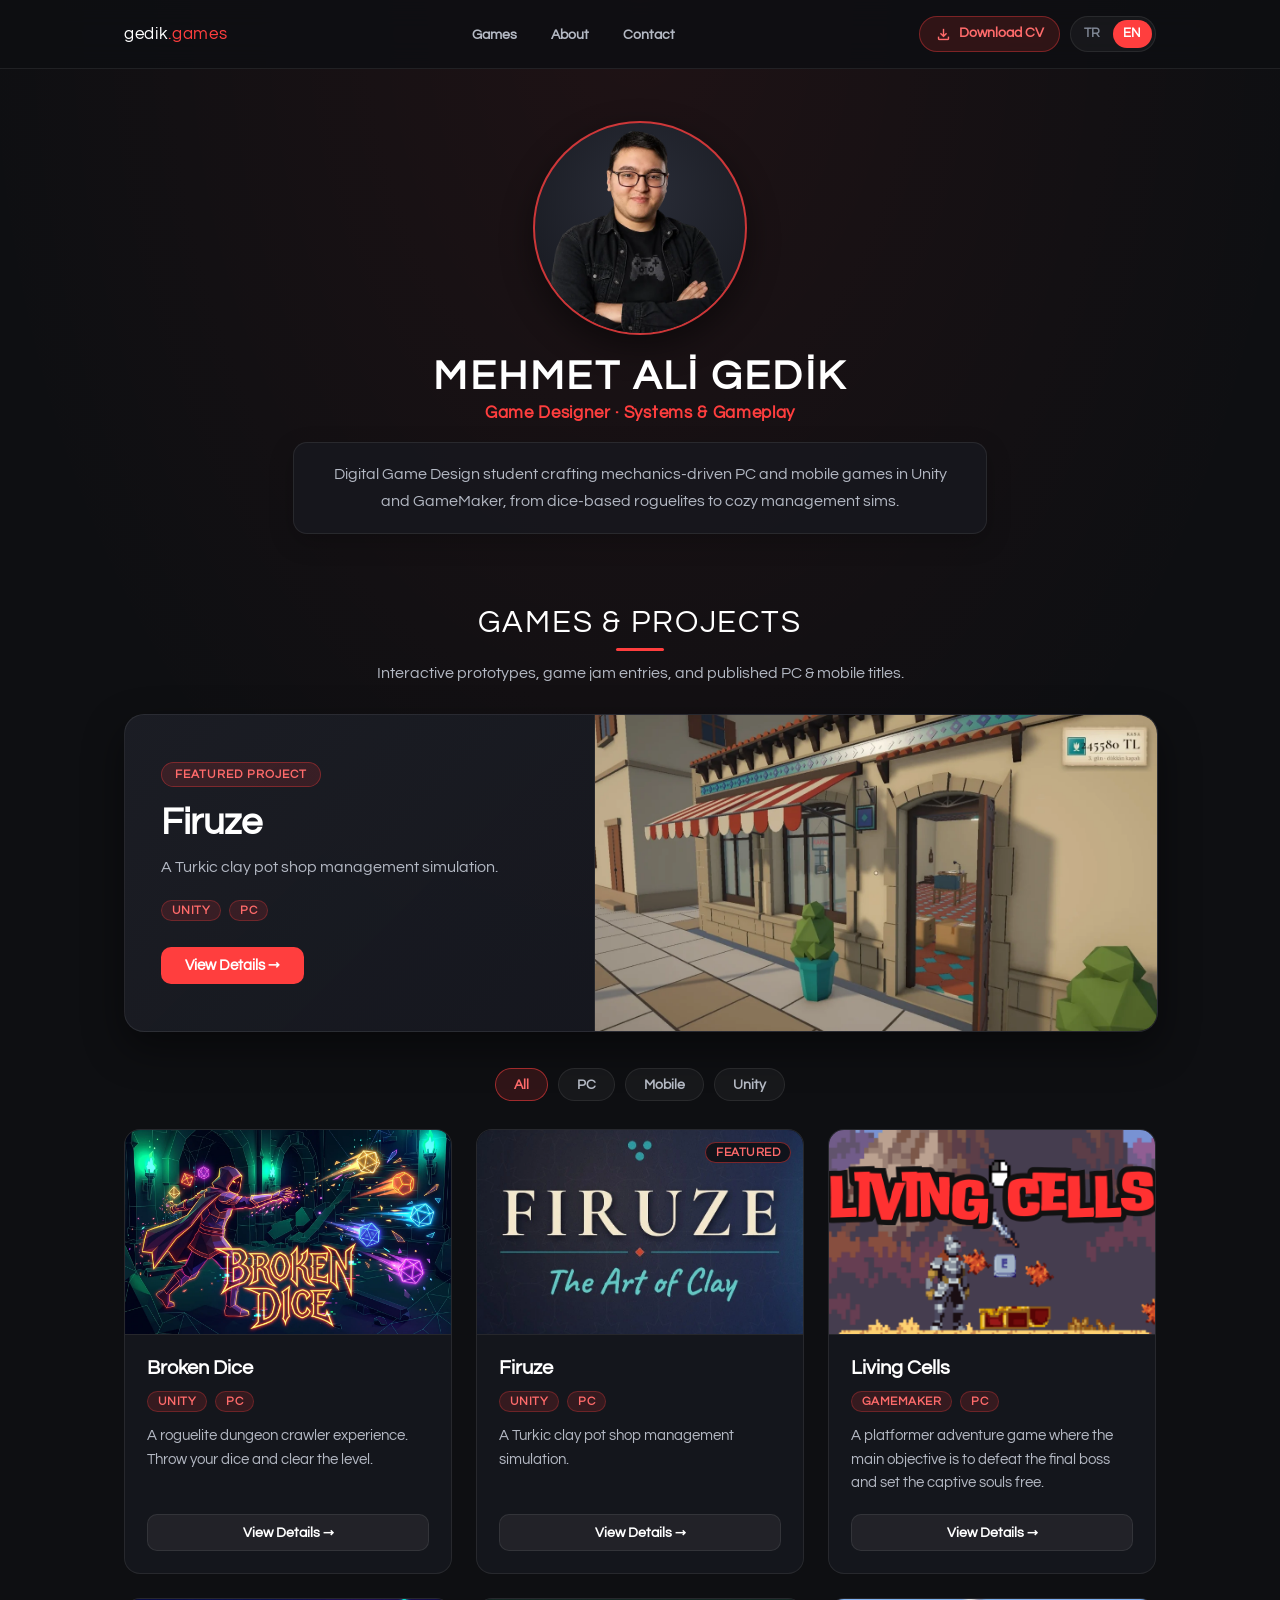
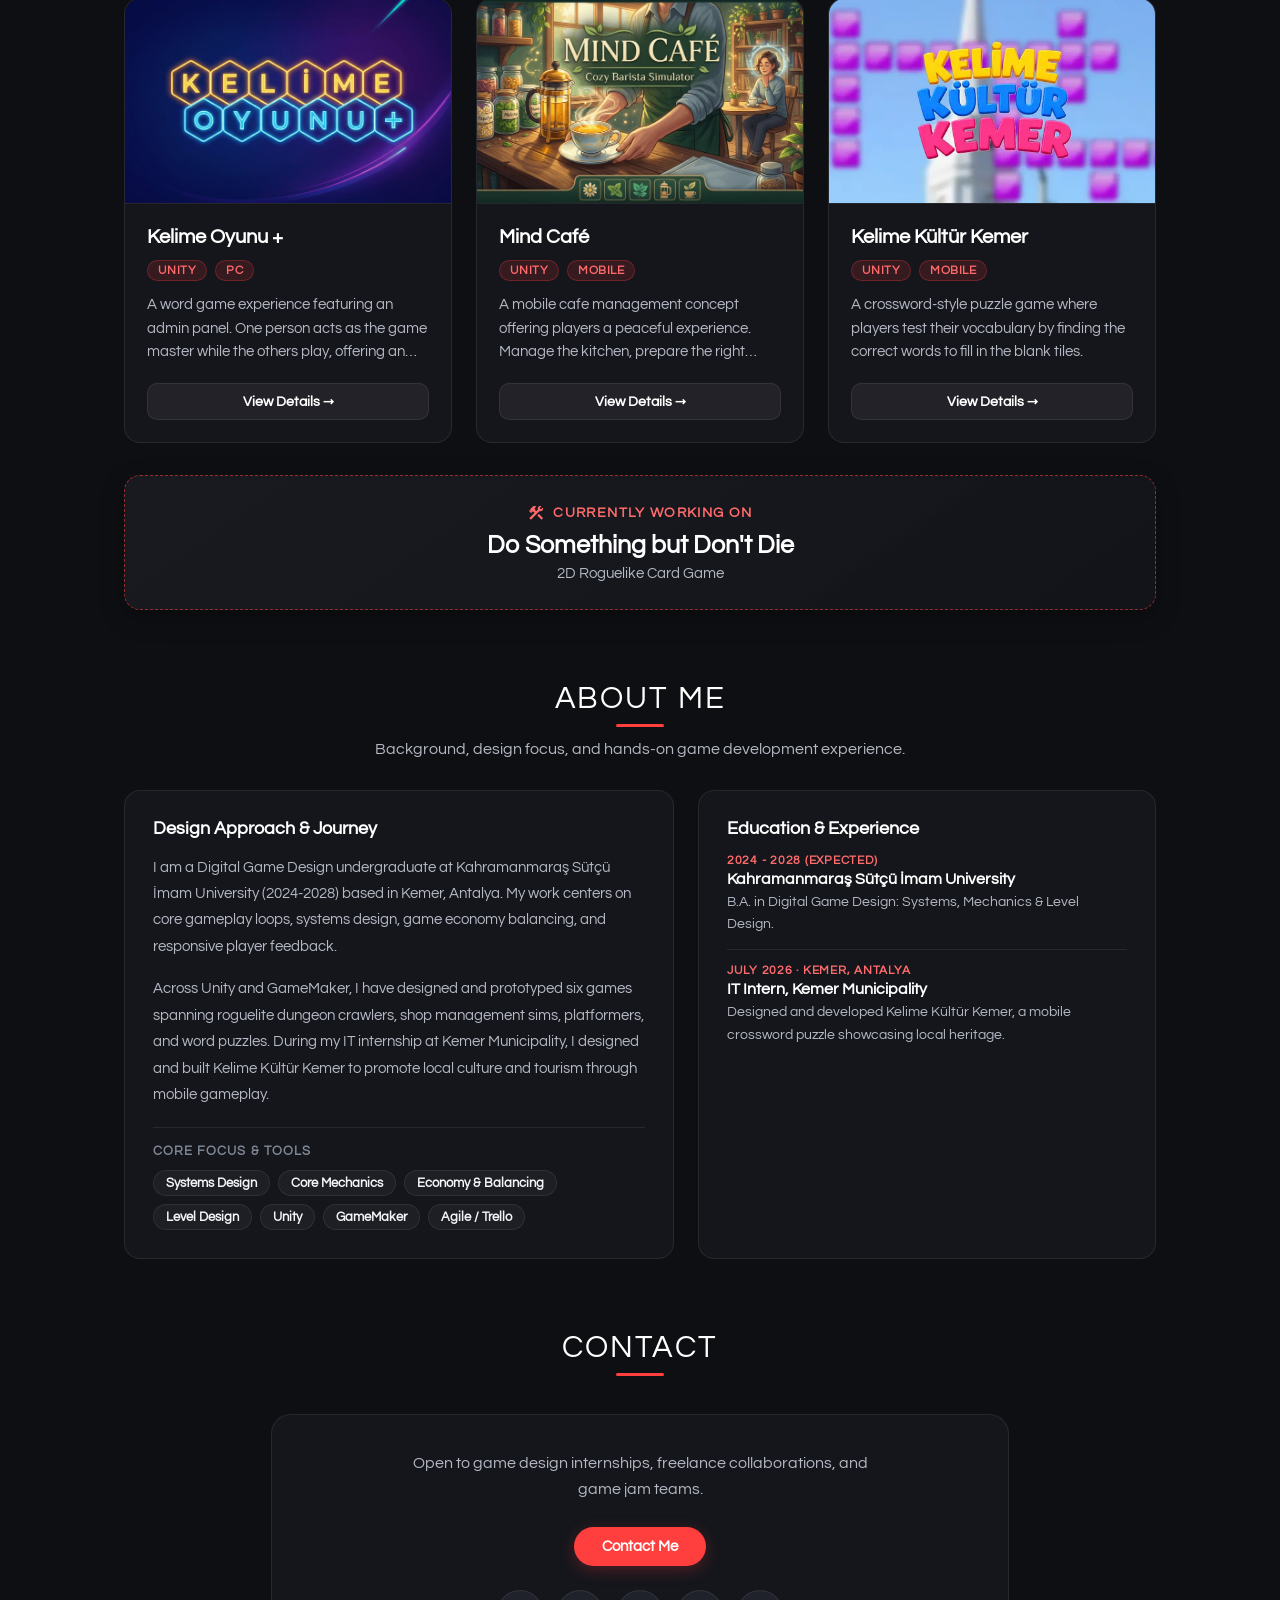
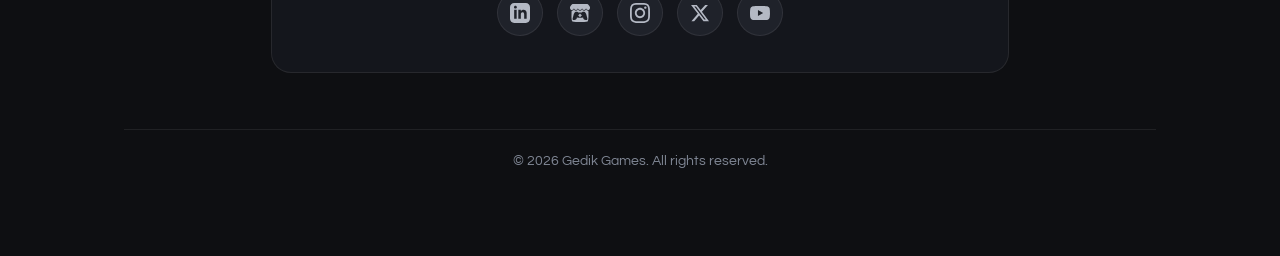
==== commit b0b6a9ab: "style: apply Questrial font, Material Symbols, OG tags, and asset/copy cleanup" ====
--- a/index.html
+++ b/index.html
@@ -3,11 +3,31 @@
 <head>
     <meta charset="UTF-8">
     <meta name="viewport" content="width=device-width, initial-scale=1.0">
-    <meta name="description" content="Mehmet Ali Gedik — Game Designer portfolio showcasing Unity &amp; GameMaker projects, systems design, and playable prototypes.">
+    <meta name="description" content="Mehmet Ali Gedik: Game Designer portfolio showcasing Unity and GameMaker projects, systems design, and playable prototypes.">
     <title>Mehmet Ali Gedik | Game Designer</title>
+
+    <!-- Open Graph / Social Preview -->
+    <meta property="og:type" content="website">
+    <meta property="og:url" content="https://gedik.games/">
+    <meta property="og:title" content="Mehmet Ali Gedik | Game Designer">
+    <meta property="og:description" content="Game Designer portfolio showcasing Unity and GameMaker projects, systems design, and playable prototypes.">
+    <meta property="og:image" content="https://gedik.games/assets/images/projects/firuze/screenshot-1.webp">
+
+    <!-- Twitter / X Preview -->
+    <meta name="twitter:card" content="summary_large_image">
+    <meta name="twitter:title" content="Mehmet Ali Gedik | Game Designer">
+    <meta name="twitter:description" content="Game Designer portfolio showcasing Unity and GameMaker projects, systems design, and playable prototypes.">
+    <meta name="twitter:image" content="https://gedik.games/assets/images/projects/firuze/screenshot-1.webp">
+
     <link rel="icon" type="image/png" href="assets/icons/favicon.png">
 
-    <!-- STYLES: Sıralama önemlidir (CSS cascade). Yeni dosya eklerseniz responsive.css en sonda kalmalı. -->
+    <!-- Google Fonts: Questrial & Material Symbols Outlined -->
+    <link rel="preconnect" href="https://fonts.googleapis.com">
+    <link rel="preconnect" href="https://fonts.gstatic.com" crossorigin>
+    <link href="https://fonts.googleapis.com/css2?family=Questrial&display=swap" rel="stylesheet">
+    <link href="https://fonts.googleapis.com/css2?family=Material+Symbols+Outlined:opsz,wght,FILL,GRAD@24,400,0,0" rel="stylesheet">
+
+    <!-- STYLES: Siralama onemlidir (CSS cascade). Yeni dosya eklerseniz responsive.css en sonda kalmali. -->
     <link rel="stylesheet" href="css/base.css">
     <link rel="stylesheet" href="css/components/navbar.css">
     <link rel="stylesheet" href="css/components/buttons.css">
@@ -18,15 +38,13 @@
     <link rel="stylesheet" href="css/components/lightbox.css">
     <link rel="stylesheet" href="css/pages/home-footer.css">
     <link rel="stylesheet" href="css/responsive.css">
-
-    <link href="https://fonts.googleapis.com/css2?family=Inter:wght@400;500;600;700;800&display=swap" rel="stylesheet">
 </head>
 <body>
 
-    <!-- ÜST BAR (Navigasyon, CV & Dil Seçici) -->
+    <!-- UST BAR (Navigasyon, CV & Dil Secici) -->
     <header class="site-header">
         <div class="navbar-inner">
-            <a href="#top" class="nav-brand">GEDİK<span class="nav-brand-accent">.GAMES</span></a>
+            <a href="#top" class="nav-brand">gedik<span class="nav-brand-accent">.games</span></a>
 
             <nav class="nav-links" aria-label="Primary Navigation">
                 <a href="#games" class="nav-link" data-nav="games" data-i18n="navGames">Games</a>
@@ -35,12 +53,8 @@
             </nav>
 
             <div class="nav-actions">
-                <a href="assets/docs/mehmet-ali-gedik-cv.pdf" target="_blank" download="Mehmet Ali Gedik – CV (Game Designer).pdf" class="nav-cv-btn">
-                    <svg viewBox="0 0 24 24" fill="none" stroke="currentColor" stroke-width="2.2" stroke-linecap="round" stroke-linejoin="round" aria-hidden="true">
-                        <path d="M21 15v4a2 2 0 0 1-2 2H5a2 2 0 0 1-2-2v-4"/>
-                        <polyline points="7 10 12 15 17 10"/>
-                        <line x1="12" y1="15" x2="12" y2="3"/>
-                    </svg>
+                <a href="assets/docs/mehmet-ali-gedik-cv.pdf" target="_blank" download="Mehmet Ali Gedik - CV (Game Designer).pdf" class="nav-cv-btn">
+                    <span class="material-symbols-outlined" aria-hidden="true">download</span>
                     <span data-i18n="downloadCV">Download CV</span>
                 </a>
                 <div class="lang-switch" role="group" aria-label="Language">
@@ -66,7 +80,7 @@
 
                 <div class="hero-bio">
                     <p class="hero-bio-text" data-i18n="heroBio">
-                        Digital Game Design student crafting mechanics-driven PC and mobile games in Unity and GameMaker — from dice-based roguelites to cozy management sims.
+                        Digital Game Design student crafting mechanics-driven PC and mobile games in Unity and GameMaker, from dice-based roguelites to cozy management sims.
                     </p>
                 </div>
             </section>
@@ -80,7 +94,7 @@
                     </p>
                 </div>
 
-                <!-- FEATURED PROJECT SHOWCASE (Oyunlar kısmının en başında) -->
+                <!-- FEATURED PROJECT SHOWCASE (Oyunlar kisminin en basinda) -->
                 <div id="featured-project-container">
                     <!-- Injected via JS -->
                 </div>
@@ -93,14 +107,17 @@
                     <button class="filter-btn" data-filter="Unity" data-i18n="filterUnity">Unity</button>
                 </div>
 
-                <!-- DYNAMIC PROJECTS GRID (Featured Project de kartlar arasında yer alır) -->
+                <!-- DYNAMIC PROJECTS GRID (Featured Project de kartlar arasinda yer alir) -->
                 <div id="projects-container" class="projects-grid">
                     <!-- Project cards will be injected here via JS -->
                 </div>
 
                 <!-- CURRENTLY WORKING ON -->
                 <div class="wip-card">
-                    <div class="wip-label" data-i18n="wipLabel">🚧 Currently Working On 🚧</div>
+                    <div class="wip-label">
+                        <span class="material-symbols-outlined wip-icon" aria-hidden="true">construction</span>
+                        <span data-i18n="wipLabel">Currently Working On</span>
+                    </div>
                     <h3 class="wip-title">Do Something but Don't Die</h3>
                     <p class="wip-desc" data-i18n="wipDesc">2D Roguelike Card Game</p>
                 </div>
@@ -119,10 +136,10 @@
                     <div class="about-card">
                         <h3 class="about-card-title" data-i18n="aboutStoryTitle">Design Approach &amp; Journey</h3>
                         <p class="about-paragraph" data-i18n="aboutP1">
-                            I am a Digital Game Design undergraduate at Kahramanmaraş Sütçü İmam University (2024–2028) based in Kemer, Antalya. My work centers on core gameplay loops, systems design, game economy balancing, and responsive player feedback.
+                            I am a Digital Game Design undergraduate at Kahramanmaraş Sütçü İmam University (2024-2028) based in Kemer, Antalya. My work centers on core gameplay loops, systems design, game economy balancing, and responsive player feedback.
                         </p>
                         <p class="about-paragraph" data-i18n="aboutP2">
-                            Across Unity, C#, and GameMaker, I have designed and prototyped six games spanning roguelite dungeon crawlers, shop management sims, platformers, and word puzzles. During my IT internship at Kemer Municipality, I designed and built Kelime Kültür Kemer to promote local culture and tourism through mobile gameplay.
+                            Across Unity and GameMaker, I have designed and prototyped six games spanning roguelite dungeon crawlers, shop management sims, platformers, and word puzzles. During my IT internship at Kemer Municipality, I designed and built Kelime Kültür Kemer to promote local culture and tourism through mobile gameplay.
                         </p>
 
                         <div class="about-skills-group">
@@ -132,7 +149,7 @@
                                 <span class="about-pill">Core Mechanics</span>
                                 <span class="about-pill">Economy &amp; Balancing</span>
                                 <span class="about-pill">Level Design</span>
-                                <span class="about-pill">Unity &amp; C#</span>
+                                <span class="about-pill">Unity</span>
                                 <span class="about-pill">GameMaker</span>
                                 <span class="about-pill">Agile / Trello</span>
                             </div>
@@ -143,28 +160,22 @@
                         <h3 class="about-card-title" data-i18n="aboutMilestonesTitle">Education &amp; Experience</h3>
                         <div class="about-list">
                             <div class="about-item">
-                                <span class="about-item-meta" data-i18n="expEduMeta">2024 – 2028 (Expected)</span>
+                                <span class="about-item-meta" data-i18n="expEduMeta">2024 - 2028 (Expected)</span>
                                 <strong class="about-item-title" data-i18n="expEduTitle">Kahramanmaraş Sütçü İmam University</strong>
-                                <p class="about-item-desc" data-i18n="expEduDesc">B.A. in Digital Game Design — Systems, Mechanics &amp; Level Design.</p>
+                                <p class="about-item-desc" data-i18n="expEduDesc">B.A. in Digital Game Design: Systems, Mechanics &amp; Level Design.</p>
                             </div>
 
                             <div class="about-item">
                                 <span class="about-item-meta" data-i18n="expInternMeta">July 2026 · Kemer, Antalya</span>
-                                <strong class="about-item-title" data-i18n="expInternTitle">IT Intern — Kemer Municipality</strong>
+                                <strong class="about-item-title" data-i18n="expInternTitle">IT Intern, Kemer Municipality</strong>
                                 <p class="about-item-desc" data-i18n="expInternDesc">Designed and developed Kelime Kültür Kemer, a mobile crossword puzzle showcasing local heritage.</p>
                             </div>
-
-                            <div class="about-item">
-                                <span class="about-item-meta" data-i18n="expJamMeta">Game Jams &amp; Certifications</span>
-                                <strong class="about-item-title" data-i18n="expJamTitle">Rapid Prototyping &amp; Teamwork</strong>
-                                <p class="about-item-desc" data-i18n="expJamDesc">Game Jam Trabzon 2026, Akdeniz Game Jam, KİÜ Game Jam Team, and edX Generative AI for Games Development.</p>
-                            </div>
-                        </div>
-                    </div>
-                </div>
-            </section>
-
-            <!-- İLETİŞİM -->
+                        </div>
+                    </div>
+                </div>
+            </section>
+
+            <!-- ILETISIM -->
             <section id="contact" class="contact-section page-section">
                 <div class="section-heading">
                     <h2 class="section-title" data-i18n="contactTitle">CONTACT</h2>
@@ -272,7 +283,7 @@
         <img class="lightbox-content" id="lightbox-img" alt="Expanded media preview">
     </div>
 
-    <!-- SCRIPTS: Sıralama önemlidir. Önce veriler, en son main.js -->
+    <!-- SCRIPTS: Siralama onemlidir. Once veriler, en son main.js -->
     <script src="js/data/projects.js"></script>
     <script src="js/data/translations.js"></script>
     <script src="js/i18n.js"></script>
--- a/css/base.css
+++ b/css/base.css
@@ -1,5 +1,5 @@
 /* =========================================================
-   BASE — Renk değişkenleri, genel sayfa, konteyner ve SPA geçişleri
+   BASE - Renk degiskenleri, genel sayfa, konteyner ve SPA gecisleri
    ========================================================= */
 
 :root {
@@ -28,7 +28,7 @@
     background-image: radial-gradient(ellipse 80% 45% at 50% 0%, rgba(255, 62, 62, 0.07), transparent 65%);
     background-repeat: no-repeat;
     color: var(--text-primary);
-    font-family: 'Inter', -apple-system, BlinkMacSystemFont, "Segoe UI", Roboto, Helvetica, Arial, sans-serif;
+    font-family: 'Questrial', -apple-system, BlinkMacSystemFont, "Segoe UI", Roboto, Helvetica, Arial, sans-serif;
     margin: 0;
     padding: 0 0 48px 0;
     min-height: 100vh;
@@ -39,6 +39,12 @@
     position: relative;
     -webkit-font-smoothing: antialiased;
     overflow-x: hidden;
+}
+
+.material-symbols-outlined {
+    font-variation-settings: 'FILL' 0, 'wght' 400, 'GRAD' 0, 'opsz' 24;
+    vertical-align: middle;
+    user-select: none;
 }
 
 .container {
@@ -60,10 +66,10 @@
 
 .section-title {
     margin: 0 0 10px 0;
-    font-size: 1.9rem;
+    font-size: 1.95rem;
     color: #fff;
-    font-weight: 800;
-    letter-spacing: 0.04em;
+    font-weight: 400;
+    letter-spacing: 0.06em;
     display: inline-block;
     position: relative;
     padding-bottom: 12px;
--- a/css/components/navbar.css
+++ b/css/components/navbar.css
@@ -1,5 +1,5 @@
 /* =========================================================
-   NAVBAR — Sabit üst bar, yer imleri, CV butonu ve dil seçici
+   NAVBAR - Sabit ust bar, yer imleri, CV butonu ve dil secici
    ========================================================= */
 
 .site-header {
@@ -30,10 +30,9 @@
     align-items: center;
     color: #fff;
     text-decoration: none;
-    font-size: 0.95rem;
-    font-weight: 800;
-    letter-spacing: 0.06em;
-    text-transform: uppercase;
+    font-size: 1.05rem;
+    font-weight: 400;
+    letter-spacing: 0.04em;
     white-space: nowrap;
     transition: color 0.25s ease;
 }
@@ -104,9 +103,9 @@
     transition: background-color 0.25s ease, color 0.25s ease, border-color 0.25s ease, transform 0.2s ease;
 }
 
-.nav-cv-btn svg {
-    width: 15px;
-    height: 15px;
+.nav-cv-btn .material-symbols-outlined {
+    font-size: 17px;
+    line-height: 1;
     flex-shrink: 0;
 }
 
--- a/css/components/buttons.css
+++ b/css/components/buttons.css
@@ -1,5 +1,5 @@
 /* =========================================================
-   BUTTONS — Genel .btn butonu ve iletişim (e-posta) butonu
+   BUTTONS - Genel .btn butonu ve iletişim (e-posta) butonu
    ========================================================= */
 
 .btn {
--- a/css/pages/home-profile.css
+++ b/css/pages/home-profile.css
@@ -1,5 +1,5 @@
 /* =========================================================
-   HOME / PROFILE — Üst Hero: Profil fotoğrafı, isim ve kısa tanıtım
+   HOME / PROFILE - Üst Hero: Profil fotoğrafı, isim ve kısa tanıtım
    ========================================================= */
 
 .hero-section {
--- a/css/pages/home-projects.css
+++ b/css/pages/home-projects.css
@@ -1,5 +1,5 @@
 /* =========================================================
-   HOME / PROJECTS — Oyunlar bölümü, öne çıkan vitrin, filtre ve kartlar
+   HOME / PROJECTS - Oyunlar bölümü, öne çıkan vitrin, filtre ve kartlar
    ========================================================= */
 
 .games-section {
--- a/css/pages/home-about.css
+++ b/css/pages/home-about.css
@@ -1,5 +1,5 @@
 /* =========================================================
-   HOME / ABOUT — Detaylı Hakkımda bölümü
+   HOME / ABOUT - Detaylı Hakkımda bölümü
    ========================================================= */
 
 .about-section {
--- a/css/pages/project-detail.css
+++ b/css/pages/project-detail.css
@@ -1,5 +1,5 @@
 /* =========================================================
-   PROJECT DETAIL — Proje detay sayfası, galeri, bento grid ve bilgi kartı
+   PROJECT DETAIL - Proje detay sayfası, galeri, bento grid ve bilgi kartı
    ========================================================= */
 
 /* --- PROJECT DETAIL VIEW --- */
@@ -132,8 +132,14 @@
 }
 
 .video-thumb-icon {
-    font-size: 24px;
+    display: flex;
+    align-items: center;
+    justify-content: center;
     color: white;
+}
+
+.video-thumb-icon .material-symbols-outlined {
+    font-size: 32px;
 }
 
 /* Bento Grid */
@@ -166,8 +172,12 @@
 }
 
 .bento-icon {
+    margin-bottom: 12px;
+    color: var(--accent);
+}
+
+.bento-icon .material-symbols-outlined {
     font-size: 2rem;
-    margin-bottom: 12px;
 }
 
 .bento-title {
--- a/css/pages/home-footer.css
+++ b/css/pages/home-footer.css
@@ -1,5 +1,5 @@
 /* =========================================================
-   HOME / FOOTER — WIP kartı, İletişim bölümü, sosyal medya ve footer
+   HOME / FOOTER - WIP karti, Iletisim bolumu, sosyal medya ve footer
    ========================================================= */
 
 /* --- WIP CARD --- */
@@ -14,12 +14,20 @@
 }
 
 .wip-label {
+    display: inline-flex;
+    align-items: center;
+    justify-content: center;
+    gap: 8px;
     color: #ff6b6b;
     font-size: 0.85rem;
-    font-weight: 700;
+    font-weight: 600;
     text-transform: uppercase;
     letter-spacing: 0.1em;
     margin-bottom: 10px;
+}
+
+.wip-icon {
+    font-size: 1.15rem;
 }
 
 .wip-title {
--- a/css/responsive.css
+++ b/css/responsive.css
@@ -1,5 +1,5 @@
 /* =========================================================
-   RESPONSIVE — Tablet (<=960px) ve Mobil (<=768px / <=420px) düzenlemeleri.
+   RESPONSIVE - Tablet (<=960px) ve Mobil (<=768px / <=420px) düzenlemeleri.
    Her zaman EN SON yüklenmeli.
    ========================================================= */
 
